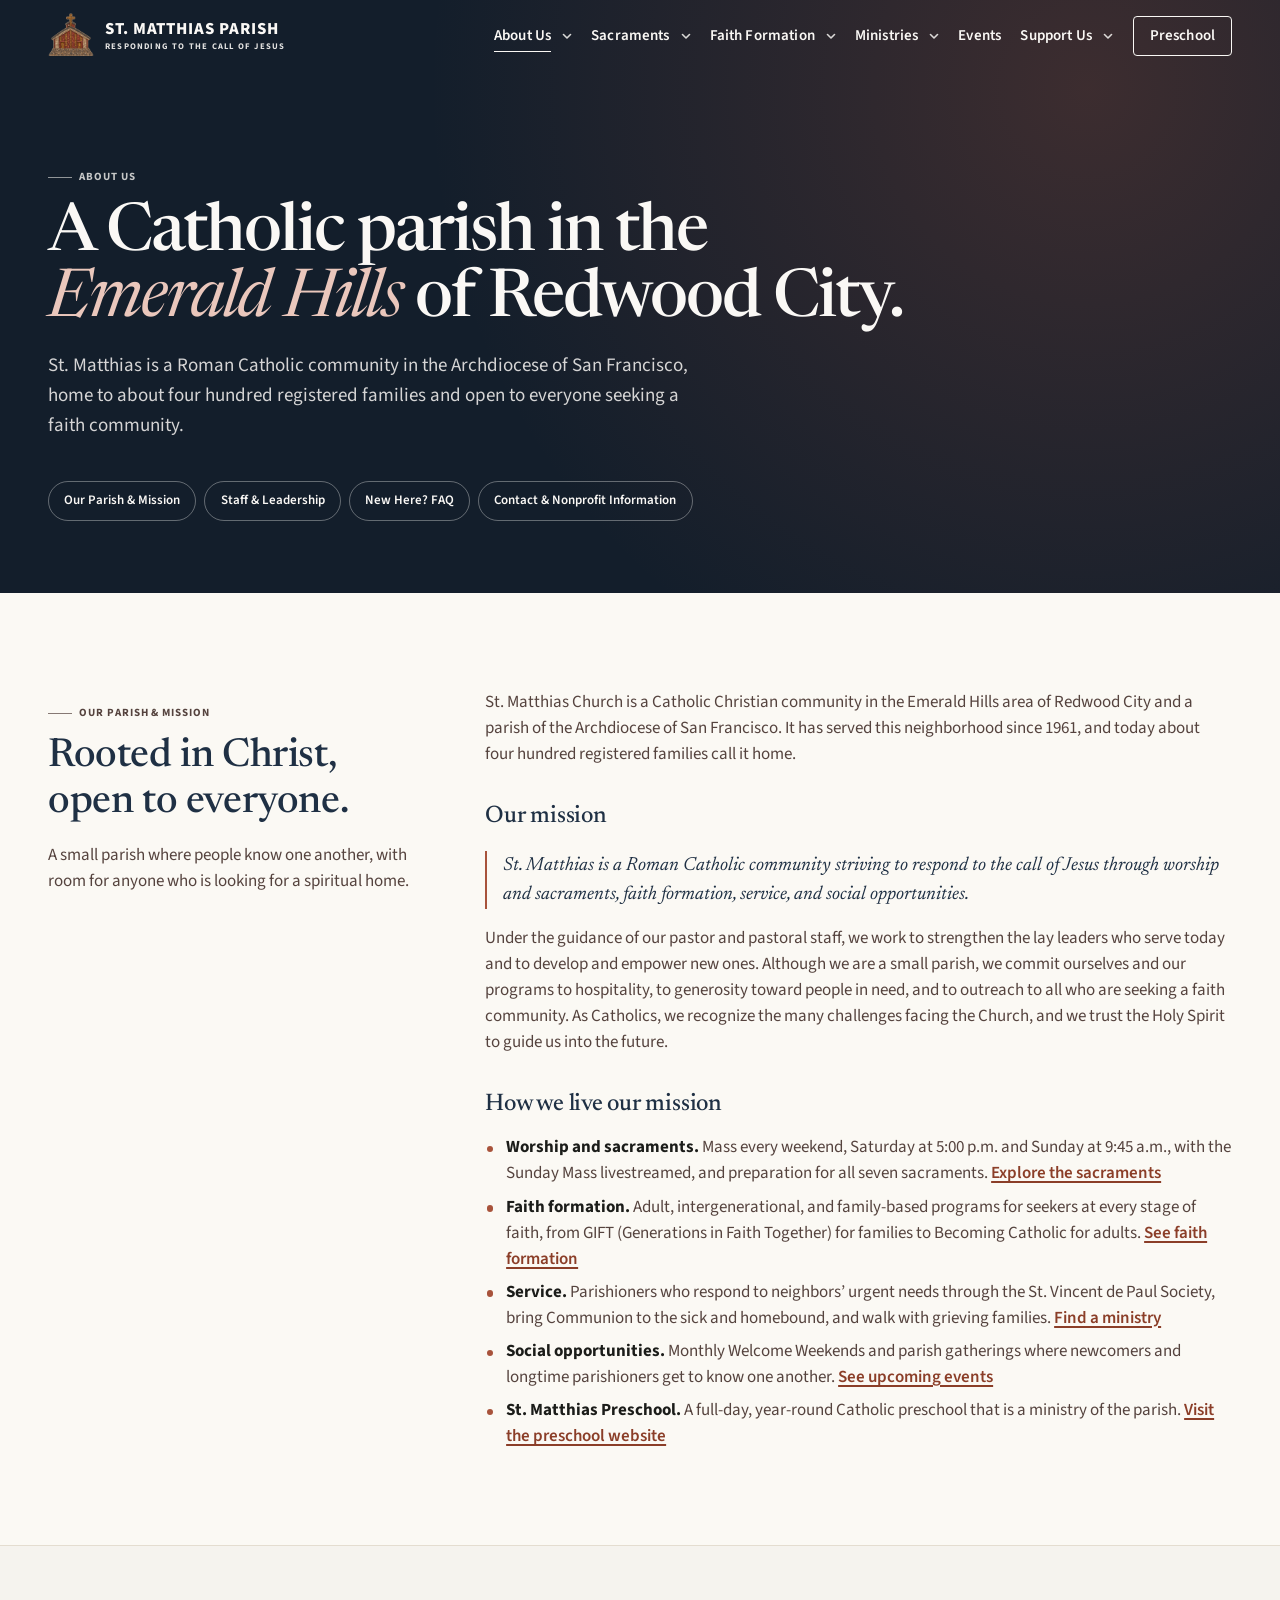
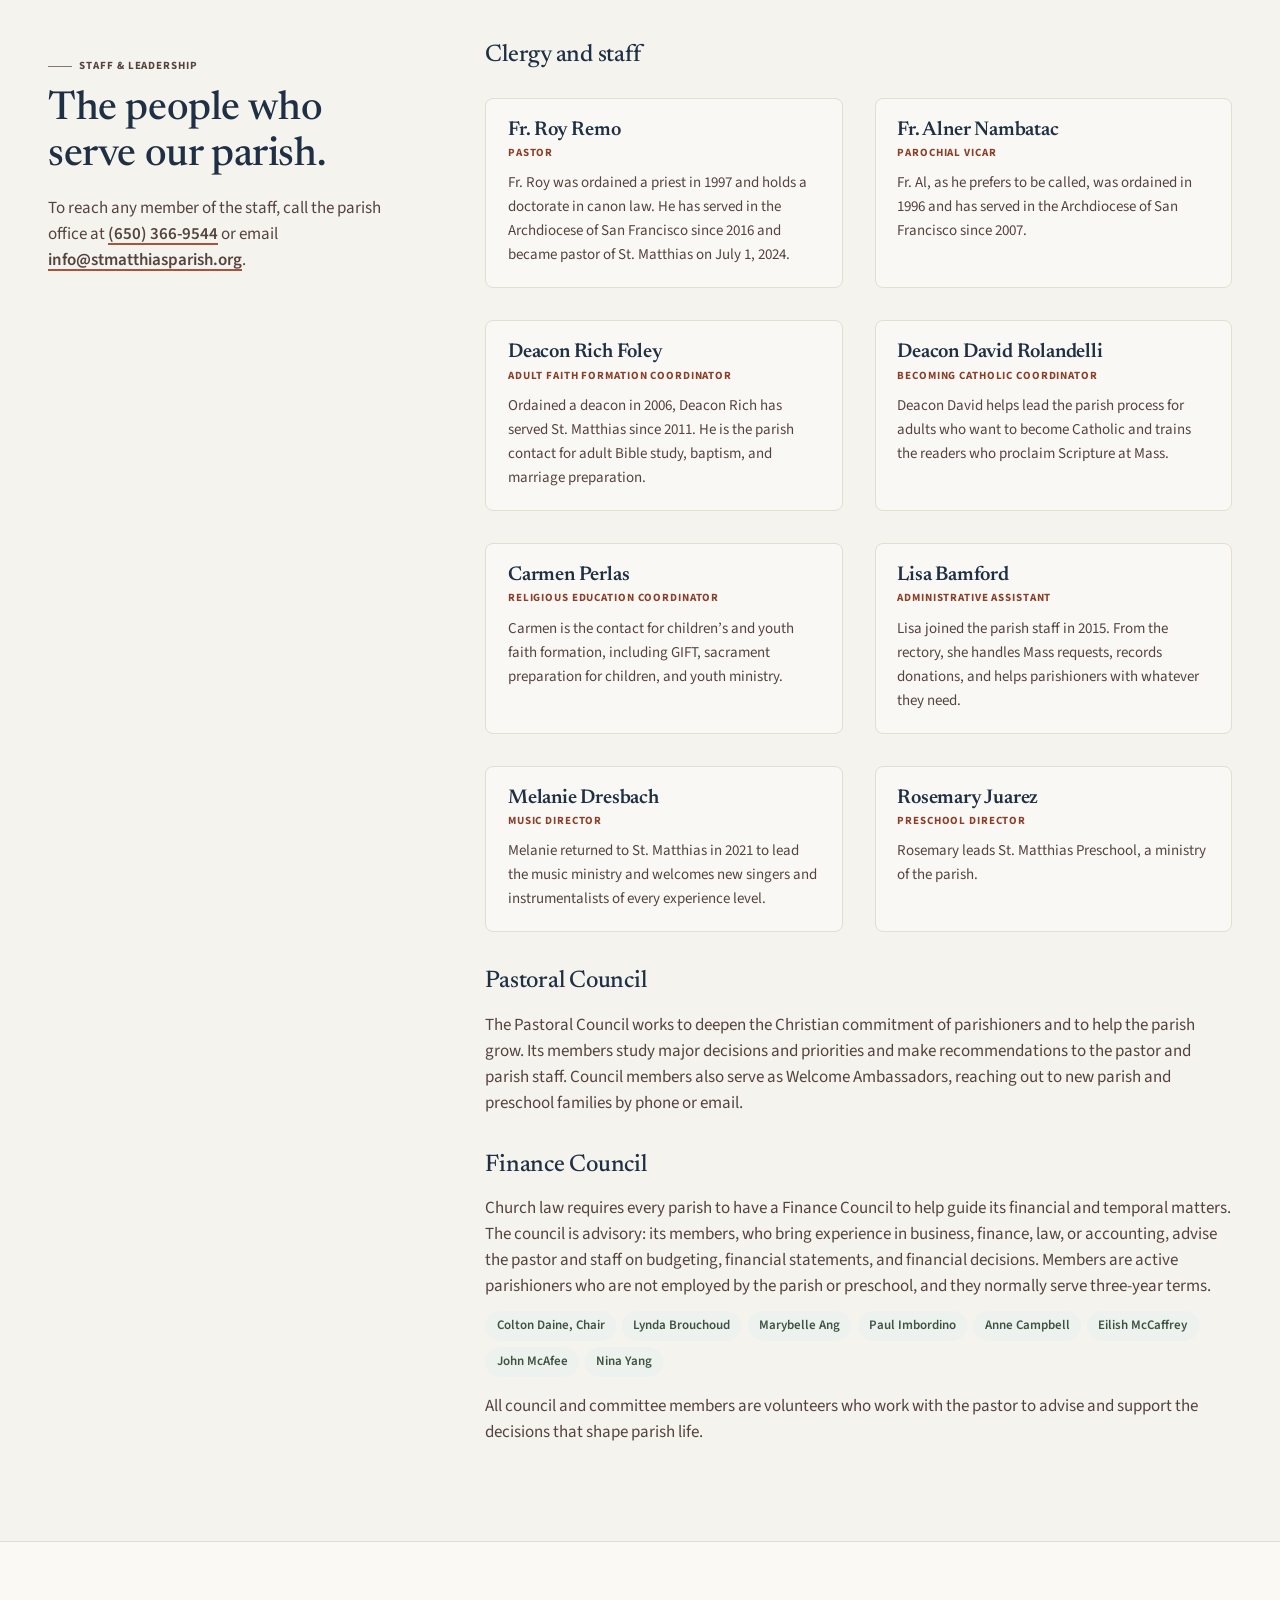
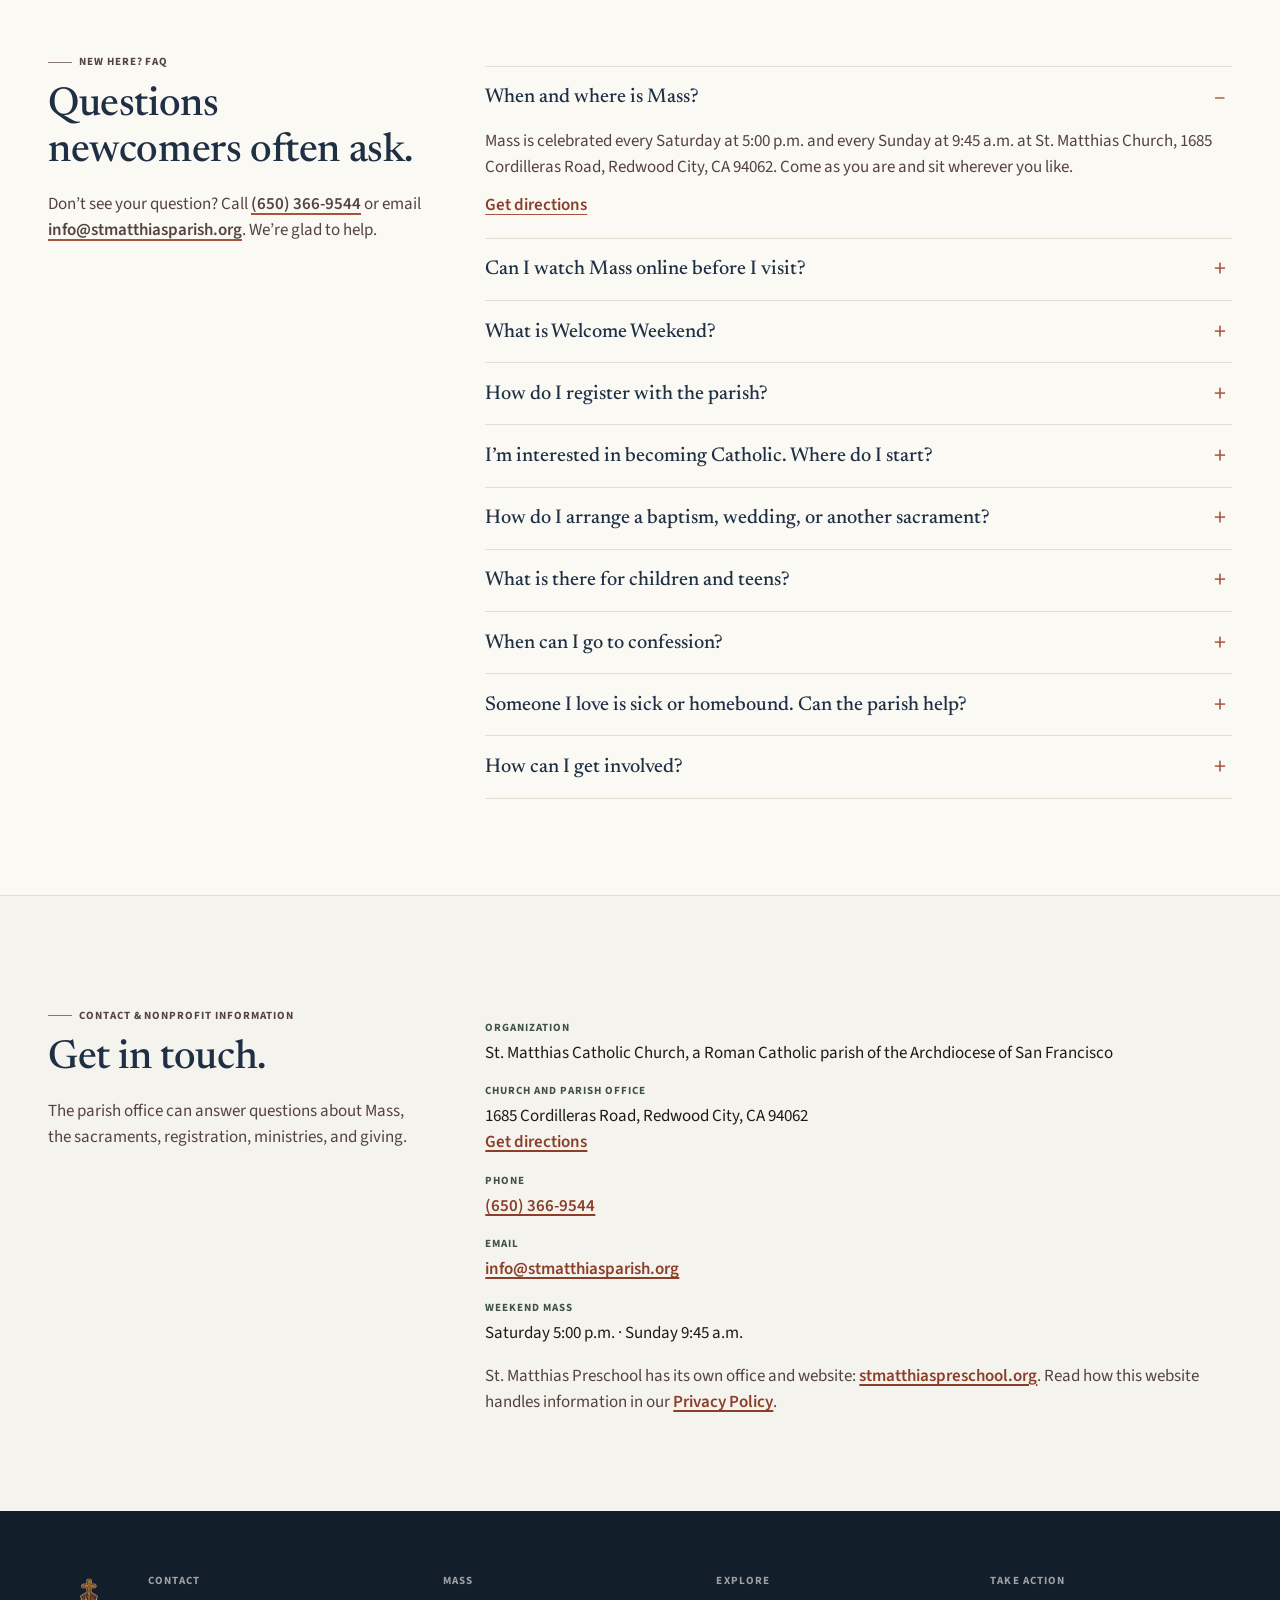
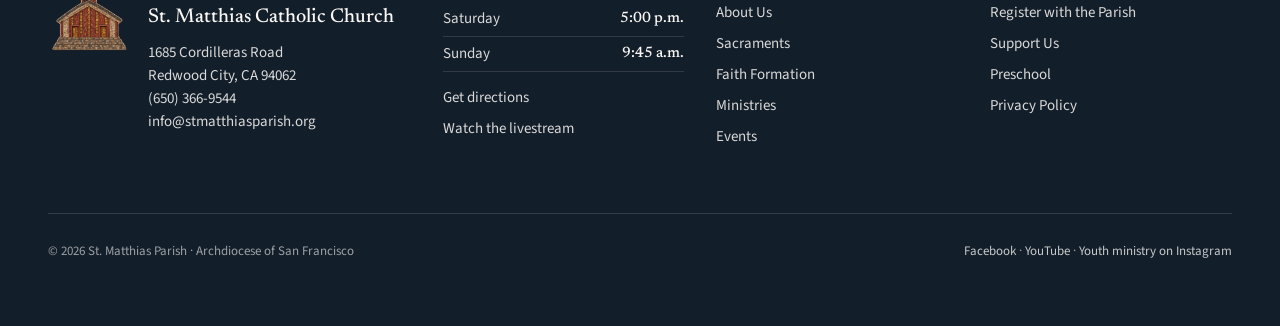
==== about-us/index.html @ 7205b9ae "Build out secondary pages, redesign Support Us, and update the logo - Add About Us, Sacraments, Fait" ====
<!DOCTYPE html>
<html lang="en">
<head>
  <meta charset="utf-8">
  <meta name="viewport" content="width=device-width, initial-scale=1">
  <title>About Us | St. Matthias Catholic Church, Redwood City</title>
  <meta name="description" content="Meet St. Matthias, a Roman Catholic parish of about 400 families in the Emerald Hills of Redwood City: our mission, clergy and staff, parish councils, newcomer FAQ, and contact information.">
  <meta name="theme-color" content="#1F3044">
  <link rel="icon" href="/images/logo-icon.png" type="image/png">
  <link rel="preconnect" href="https://fonts.googleapis.com">
  <link rel="preconnect" href="https://fonts.gstatic.com" crossorigin>
  <link rel="stylesheet" href="https://fonts.googleapis.com/css2?family=Newsreader:ital,opsz,wght@0,6..72,400;0,6..72,500;0,6..72,600;1,6..72,400&family=Source+Sans+3:wght@400;600;700&display=swap">
  <link rel="stylesheet" href="/css/tokens.css">
  <link rel="stylesheet" href="/css/site.css">
</head>
<body>
  <a class="skip-link" href="#main">Skip to content</a>

<!-- build:header -->
<header class="site-header">
  <div class="container header-inner">
    <a class="brand" href="/" aria-label="St. Matthias Parish home" data-load style="--d:0ms">
      <img class="brand-mark" src="/images/logo-icon.png" width="256" height="256" alt="">
      <span class="brand-text"><span class="brand-name">St. Matthias Parish</span><span class="brand-tag">Responding to the Call of Jesus</span></span>
    </a>
    <nav class="nav-primary" aria-label="Primary" data-load style="--d:120ms">
      <ul class="nav-list">
        <li class="nav-item has-sub"><a class="nav-link" href="/about-us/" aria-current="page">About Us</a><button class="sub-toggle" type="button" aria-expanded="false" aria-controls="sub-about-us"><span class="visually-hidden">About Us menu</span><svg class="chev" viewBox="0 0 12 12" width="12" height="12" aria-hidden="true" focusable="false"><path d="M2.5 4.5 6 8l3.5-3.5" fill="none" stroke="currentColor" stroke-width="1.6" stroke-linecap="round" stroke-linejoin="round"/></svg></button><ul class="subnav" id="sub-about-us"><li><a href="/about-us/#mission">Our Parish &amp; Mission</a></li><li><a href="/about-us/#staff-leadership">Staff &amp; Leadership</a></li><li><a href="/about-us/#faq">New Here? FAQ</a></li><li><a href="/about-us/#contact">Contact &amp; Nonprofit Information</a></li></ul></li>
        <li class="nav-item has-sub"><a class="nav-link" href="/sacraments/">Sacraments</a><button class="sub-toggle" type="button" aria-expanded="false" aria-controls="sub-sacraments"><span class="visually-hidden">Sacraments menu</span><svg class="chev" viewBox="0 0 12 12" width="12" height="12" aria-hidden="true" focusable="false"><path d="M2.5 4.5 6 8l3.5-3.5" fill="none" stroke="currentColor" stroke-width="1.6" stroke-linecap="round" stroke-linejoin="round"/></svg></button><ul class="subnav" id="sub-sacraments"><li><a href="/sacraments/#baptism">Baptism</a></li><li><a href="/sacraments/#reconciliation">Reconciliation</a></li><li><a href="/sacraments/#first-communion">First Communion &amp; Eucharist</a></li><li><a href="/sacraments/#confirmation">Confirmation</a></li><li><a href="/sacraments/#marriage">Marriage</a></li><li><a href="/sacraments/#anointing-of-the-sick">Anointing of the Sick</a></li><li><a href="/sacraments/#holy-orders">Holy Orders &amp; Vocations</a></li></ul></li>
        <li class="nav-item has-sub"><a class="nav-link" href="/faith-formation/">Faith Formation</a><button class="sub-toggle" type="button" aria-expanded="false" aria-controls="sub-faith-formation"><span class="visually-hidden">Faith Formation menu</span><svg class="chev" viewBox="0 0 12 12" width="12" height="12" aria-hidden="true" focusable="false"><path d="M2.5 4.5 6 8l3.5-3.5" fill="none" stroke="currentColor" stroke-width="1.6" stroke-linecap="round" stroke-linejoin="round"/></svg></button><ul class="subnav" id="sub-faith-formation"><li><a href="/faith-formation/#children-families">Children &amp; Families</a></li><li><a href="/faith-formation/#youth">Youth</a></li><li><a href="/faith-formation/#adults">Adults</a></li><li><a href="/faith-formation/#becoming-catholic">Becoming Catholic</a></li></ul></li>
        <li class="nav-item has-sub"><a class="nav-link" href="/ministries/">Ministries</a><button class="sub-toggle" type="button" aria-expanded="false" aria-controls="sub-ministries"><span class="visually-hidden">Ministries menu</span><svg class="chev" viewBox="0 0 12 12" width="12" height="12" aria-hidden="true" focusable="false"><path d="M2.5 4.5 6 8l3.5-3.5" fill="none" stroke="currentColor" stroke-width="1.6" stroke-linecap="round" stroke-linejoin="round"/></svg></button><ul class="subnav" id="sub-ministries"><li><a href="/ministries/#worship">Worship at Mass</a></li><li><a href="/ministries/#service">Serve Our Neighbors</a></li><li><a href="/ministries/#welcome">Welcome &amp; Community</a></li><li><a href="/ministries/#care">Care &amp; Support</a></li><li><a href="/ministries/#parish-support">Help the Parish</a></li></ul></li>
        <li class="nav-item"><a class="nav-link" href="/events/">Events</a></li>
        <li class="nav-item has-sub nav-item-support"><a class="nav-link" href="/support-us/">Support Us</a><button class="sub-toggle" type="button" aria-expanded="false" aria-controls="sub-support-us"><span class="visually-hidden">Support Us menu</span><svg class="chev" viewBox="0 0 12 12" width="12" height="12" aria-hidden="true" focusable="false"><path d="M2.5 4.5 6 8l3.5-3.5" fill="none" stroke="currentColor" stroke-width="1.6" stroke-linecap="round" stroke-linejoin="round"/></svg></button><ul class="subnav" id="sub-support-us"><li><a href="/support-us/#regular-collection">Regular Collection</a></li><li><a href="/support-us/#roofing-fund">St. Matthias Roofing Fund</a></li><li><a href="/support-us/#annual-appeal">Archdiocesan Annual Appeal</a></li><li><a href="/support-us/#building-fund">Building Fund</a></li><li><a href="/support-us/#st-vincent-de-paul">St. Vincent de Paul</a></li><li><a href="/support-us/#faith-formation">Faith Formation</a></li><li><a href="/support-us/#mass-stipend">Mass Stipend</a></li><li><a href="/support-us/#flower-offering">Flower Offering</a></li><li><a href="/support-us/#holy-days">Holy Days — All Saints &amp; All Souls</a></li><li><a href="/support-us/#world-mission-sunday">World Mission Sunday</a></li><li><a href="/support-us/#st-patricks-seminary">St. Patrick’s Seminary</a></li><li><a href="/support-us/#human-development">Campaign for Human Development</a></li></ul></li>
        <li class="nav-item nav-item-external"><a class="nav-link nav-external" href="https://stmatthiaspreschool.org/" target="_blank" rel="noopener">Preschool<span class="visually-hidden"> (opens in a new tab)</span></a></li>
      </ul>
    </nav>
    <button class="nav-toggle" type="button" aria-expanded="false" aria-controls="drawer" aria-label="Open menu" data-load style="--d:120ms">
      <span></span><span></span><span></span>
    </button>
  </div>
</header>

<div class="drawer" id="drawer" aria-hidden="true">
  <div class="drawer-scrim"></div>
  <div class="drawer-panel" role="dialog" aria-modal="true" aria-label="Menu">
    <div class="drawer-top">
      <a class="drawer-title" href="/">St. Matthias Parish</a>
      <button class="drawer-close" type="button" aria-label="Close menu">
        <svg width="20" height="20" viewBox="0 0 20 20" aria-hidden="true"><path d="M4 4l12 12M16 4L4 16" stroke="currentColor" stroke-width="2" stroke-linecap="round"/></svg>
      </button>
    </div>
    <nav class="drawer-nav" aria-label="Mobile">
      <ul>
        <li class="drawer-item"><div class="drawer-row"><a href="/about-us/" aria-current="page">About Us</a><button class="drawer-sub-toggle" type="button" aria-expanded="false" aria-controls="dsub-about-us"><span class="visually-hidden">Show About Us links</span><svg class="chev" viewBox="0 0 12 12" width="12" height="12" aria-hidden="true" focusable="false"><path d="M2.5 4.5 6 8l3.5-3.5" fill="none" stroke="currentColor" stroke-width="1.6" stroke-linecap="round" stroke-linejoin="round"/></svg></button></div><ul class="drawer-sub" id="dsub-about-us" hidden><li><a href="/about-us/#mission">Our Parish &amp; Mission</a></li><li><a href="/about-us/#staff-leadership">Staff &amp; Leadership</a></li><li><a href="/about-us/#faq">New Here? FAQ</a></li><li><a href="/about-us/#contact">Contact &amp; Nonprofit Information</a></li></ul></li>
        <li class="drawer-item"><div class="drawer-row"><a href="/sacraments/">Sacraments</a><button class="drawer-sub-toggle" type="button" aria-expanded="false" aria-controls="dsub-sacraments"><span class="visually-hidden">Show Sacraments links</span><svg class="chev" viewBox="0 0 12 12" width="12" height="12" aria-hidden="true" focusable="false"><path d="M2.5 4.5 6 8l3.5-3.5" fill="none" stroke="currentColor" stroke-width="1.6" stroke-linecap="round" stroke-linejoin="round"/></svg></button></div><ul class="drawer-sub" id="dsub-sacraments" hidden><li><a href="/sacraments/#baptism">Baptism</a></li><li><a href="/sacraments/#reconciliation">Reconciliation</a></li><li><a href="/sacraments/#first-communion">First Communion &amp; Eucharist</a></li><li><a href="/sacraments/#confirmation">Confirmation</a></li><li><a href="/sacraments/#marriage">Marriage</a></li><li><a href="/sacraments/#anointing-of-the-sick">Anointing of the Sick</a></li><li><a href="/sacraments/#holy-orders">Holy Orders &amp; Vocations</a></li></ul></li>
        <li class="drawer-item"><div class="drawer-row"><a href="/faith-formation/">Faith Formation</a><button class="drawer-sub-toggle" type="button" aria-expanded="false" aria-controls="dsub-faith-formation"><span class="visually-hidden">Show Faith Formation links</span><svg class="chev" viewBox="0 0 12 12" width="12" height="12" aria-hidden="true" focusable="false"><path d="M2.5 4.5 6 8l3.5-3.5" fill="none" stroke="currentColor" stroke-width="1.6" stroke-linecap="round" stroke-linejoin="round"/></svg></button></div><ul class="drawer-sub" id="dsub-faith-formation" hidden><li><a href="/faith-formation/#children-families">Children &amp; Families</a></li><li><a href="/faith-formation/#youth">Youth</a></li><li><a href="/faith-formation/#adults">Adults</a></li><li><a href="/faith-formation/#becoming-catholic">Becoming Catholic</a></li></ul></li>
        <li class="drawer-item"><div class="drawer-row"><a href="/ministries/">Ministries</a><button class="drawer-sub-toggle" type="button" aria-expanded="false" aria-controls="dsub-ministries"><span class="visually-hidden">Show Ministries links</span><svg class="chev" viewBox="0 0 12 12" width="12" height="12" aria-hidden="true" focusable="false"><path d="M2.5 4.5 6 8l3.5-3.5" fill="none" stroke="currentColor" stroke-width="1.6" stroke-linecap="round" stroke-linejoin="round"/></svg></button></div><ul class="drawer-sub" id="dsub-ministries" hidden><li><a href="/ministries/#worship">Worship at Mass</a></li><li><a href="/ministries/#service">Serve Our Neighbors</a></li><li><a href="/ministries/#welcome">Welcome &amp; Community</a></li><li><a href="/ministries/#care">Care &amp; Support</a></li><li><a href="/ministries/#parish-support">Help the Parish</a></li></ul></li>
        <li class="drawer-item"><div class="drawer-row"><a href="/events/">Events</a></div></li>
        <li class="drawer-item drawer-item-support"><div class="drawer-row"><a href="/support-us/">Support Us</a><button class="drawer-sub-toggle" type="button" aria-expanded="false" aria-controls="dsub-support-us"><span class="visually-hidden">Show Support Us links</span><svg class="chev" viewBox="0 0 12 12" width="12" height="12" aria-hidden="true" focusable="false"><path d="M2.5 4.5 6 8l3.5-3.5" fill="none" stroke="currentColor" stroke-width="1.6" stroke-linecap="round" stroke-linejoin="round"/></svg></button></div><ul class="drawer-sub" id="dsub-support-us" hidden><li><a href="/support-us/#regular-collection">Regular Collection</a></li><li><a href="/support-us/#roofing-fund">St. Matthias Roofing Fund</a></li><li><a href="/support-us/#annual-appeal">Archdiocesan Annual Appeal</a></li><li><a href="/support-us/#building-fund">Building Fund</a></li><li><a href="/support-us/#st-vincent-de-paul">St. Vincent de Paul</a></li><li><a href="/support-us/#faith-formation">Faith Formation</a></li><li><a href="/support-us/#mass-stipend">Mass Stipend</a></li><li><a href="/support-us/#flower-offering">Flower Offering</a></li><li><a href="/support-us/#holy-days">Holy Days — All Saints &amp; All Souls</a></li><li><a href="/support-us/#world-mission-sunday">World Mission Sunday</a></li><li><a href="/support-us/#st-patricks-seminary">St. Patrick’s Seminary</a></li><li><a href="/support-us/#human-development">Campaign for Human Development</a></li></ul></li>
        <li class="drawer-item drawer-item-external"><div class="drawer-row"><a href="https://stmatthiaspreschool.org/" target="_blank" rel="noopener">Preschool<span class="visually-hidden"> (opens in a new tab)</span></a></div></li>
      </ul>
    </nav>
    <div class="drawer-meta">
      <strong>Mass this weekend</strong>
      <div class="pills"><span class="pill"><span class="pill-day">Saturday</span><span class="pill-time">5:00 p.m.</span></span><span class="pill"><span class="pill-day">Sunday</span><span class="pill-time">9:45 a.m.</span></span></div>
      <address>1685 Cordilleras Road<br>Redwood City, CA 94062<br><a href="tel:+16503669544">(650) 366-9544</a></address>
    </div>
  </div>
</div>
<!-- /build:header -->

  <main id="main">
    <section class="page-hero" aria-labelledby="page-title">
      <div class="container">
        <p class="overline">About Us</p>
        <h1 id="page-title">A Catholic parish in the <em>Emerald Hills</em> of Redwood City.</h1>
        <p class="lede">St. Matthias is a Roman Catholic community in the Archdiocese of San Francisco, home to about four hundred registered families and open to everyone seeking a faith community.</p>
        <nav class="jump-links" aria-label="On this page">
          <a href="#mission">Our Parish &amp; Mission</a>
          <a href="#staff-leadership">Staff &amp; Leadership</a>
          <a href="#faq">New Here? FAQ</a>
          <a href="#contact">Contact &amp; Nonprofit Information</a>
        </nav>
      </div>
    </section>

    <section class="page-section" id="mission" aria-labelledby="mission-title">
      <div class="container page-grid">
        <div class="section-intro">
          <p class="overline">Our Parish &amp; Mission</p>
          <h2 id="mission-title">Rooted in Christ, open to everyone.</h2>
          <p>A small parish where people know one another, with room for anyone who is looking for a spiritual home.</p>
        </div>
        <div class="prose">
          <p>St. Matthias Church is a Catholic Christian community in the Emerald Hills area of Redwood City and a parish of the Archdiocese of San Francisco. It has served this neighborhood since 1961, and today about four hundred registered families call it home.</p>
          <h3>Our mission</h3>
          <blockquote>St. Matthias is a Roman Catholic community striving to respond to the call of Jesus through worship and sacraments, faith formation, service, and social opportunities.</blockquote>
          <p>Under the guidance of our pastor and pastoral staff, we work to strengthen the lay leaders who serve today and to develop and empower new ones. Although we are a small parish, we commit ourselves and our programs to hospitality, to generosity toward people in need, and to outreach to all who are seeking a faith community. As Catholics, we recognize the many challenges facing the Church, and we trust the Holy Spirit to guide us into the future.</p>
          <h3>How we live our mission</h3>
          <ul class="bullets">
            <li><strong>Worship and sacraments.</strong> Mass every weekend, Saturday at 5:00 p.m. and Sunday at 9:45 a.m., with the Sunday Mass livestreamed, and preparation for all seven sacraments. <a href="/sacraments/">Explore the sacraments</a></li>
            <li><strong>Faith formation.</strong> Adult, intergenerational, and family-based programs for seekers at every stage of faith, from GIFT (Generations in Faith Together) for families to Becoming Catholic for adults. <a href="/faith-formation/">See faith formation</a></li>
            <li><strong>Service.</strong> Parishioners who respond to neighbors’ urgent needs through the St. Vincent de Paul Society, bring Communion to the sick and homebound, and walk with grieving families. <a href="/ministries/">Find a ministry</a></li>
            <li><strong>Social opportunities.</strong> Monthly Welcome Weekends and parish gatherings where newcomers and longtime parishioners get to know one another. <a href="/events/">See upcoming events</a></li>
            <li><strong>St. Matthias Preschool.</strong> A full-day, year-round Catholic preschool that is a ministry of the parish. <a href="https://stmatthiaspreschool.org/" target="_blank" rel="noopener">Visit the preschool website<span class="visually-hidden"> (opens in a new tab)</span></a></li>
          </ul>
        </div>
      </div>
    </section>

    <section class="page-section section-alt" id="staff-leadership" aria-labelledby="staff-title">
      <div class="container page-grid">
        <div class="section-intro">
          <p class="overline">Staff &amp; Leadership</p>
          <h2 id="staff-title">The people who serve our parish.</h2>
          <p>To reach any member of the staff, call the parish office at <a class="link" href="tel:+16503669544">(650) 366-9544</a> or email <a class="link" href="mailto:info@stmatthiasparish.org">info@stmatthiasparish.org</a>.</p>
        </div>
        <div class="prose">
          <h3>Clergy and staff</h3>
          <div class="people">
            <article class="person">
              <h4 class="person-name">Fr. Roy Remo</h4>
              <p class="role">Pastor</p>
              <p>Fr. Roy was ordained a priest in 1997 and holds a doctorate in canon law. He has served in the Archdiocese of San Francisco since 2016 and became pastor of St. Matthias on July 1, 2024.</p>
            </article>
            <article class="person">
              <h4 class="person-name">Fr. Alner Nambatac</h4>
              <p class="role">Parochial Vicar</p>
              <p>Fr. Al, as he prefers to be called, was ordained in 1996 and has served in the Archdiocese of San Francisco since 2007.</p>
            </article>
            <article class="person">
              <h4 class="person-name">Deacon Rich Foley</h4>
              <p class="role">Adult Faith Formation Coordinator</p>
              <p>Ordained a deacon in 2006, Deacon Rich has served St. Matthias since 2011. He is the parish contact for adult Bible study, baptism, and marriage preparation.</p>
            </article>
            <article class="person">
              <h4 class="person-name">Deacon David Rolandelli</h4>
              <p class="role">Becoming Catholic Coordinator</p>
              <p>Deacon David helps lead the parish process for adults who want to become Catholic and trains the readers who proclaim Scripture at Mass.</p>
            </article>
            <article class="person">
              <h4 class="person-name">Carmen Perlas</h4>
              <p class="role">Religious Education Coordinator</p>
              <p>Carmen is the contact for children’s and youth faith formation, including GIFT, sacrament preparation for children, and youth ministry.</p>
            </article>
            <article class="person">
              <h4 class="person-name">Lisa Bamford</h4>
              <p class="role">Administrative Assistant</p>
              <p>Lisa joined the parish staff in 2015. From the rectory, she handles Mass requests, records donations, and helps parishioners with whatever they need.</p>
            </article>
            <article class="person">
              <h4 class="person-name">Melanie Dresbach</h4>
              <p class="role">Music Director</p>
              <p>Melanie returned to St. Matthias in 2021 to lead the music ministry and welcomes new singers and instrumentalists of every experience level.</p>
            </article>
            <article class="person">
              <h4 class="person-name">Rosemary Juarez</h4>
              <p class="role">Preschool Director</p>
              <p>Rosemary leads St. Matthias Preschool, a ministry of the parish.</p>
            </article>
          </div>

          <h3>Pastoral Council</h3>
          <p>The Pastoral Council works to deepen the Christian commitment of parishioners and to help the parish grow. Its members study major decisions and priorities and make recommendations to the pastor and parish staff. Council members also serve as Welcome Ambassadors, reaching out to new parish and preschool families by phone or email.</p>

          <h3>Finance Council</h3>
          <p>Church law requires every parish to have a Finance Council to help guide its financial and temporal matters. The council is advisory: its members, who bring experience in business, finance, law, or accounting, advise the pastor and staff on budgeting, financial statements, and financial decisions. Members are active parishioners who are not employed by the parish or preschool, and they normally serve three-year terms.</p>
          <ul class="name-list" aria-label="Current Finance Council members">
            <li>Colton Daine, Chair</li>
            <li>Lynda Brouchoud</li>
            <li>Marybelle Ang</li>
            <li>Paul Imbordino</li>
            <li>Anne Campbell</li>
            <li>Eilish McCaffrey</li>
            <li>John McAfee</li>
            <li>Nina Yang</li>
          </ul>
          <p>All council and committee members are volunteers who work with the pastor to advise and support the decisions that shape parish life.</p>
        </div>
      </div>
    </section>

    <section class="page-section" id="faq" aria-labelledby="faq-title">
      <div class="container page-grid">
        <div class="section-intro">
          <p class="overline">New Here? FAQ</p>
          <h2 id="faq-title">Questions newcomers often ask.</h2>
          <p>Don’t see your question? Call <a class="link" href="tel:+16503669544">(650) 366-9544</a> or email <a class="link" href="mailto:info@stmatthiasparish.org">info@stmatthiasparish.org</a>. We’re glad to help.</p>
        </div>
        <div class="faq">
          <details open>
            <summary>When and where is Mass?</summary>
            <div class="answer">
              <p>Mass is celebrated every Saturday at 5:00 p.m. and every Sunday at 9:45 a.m. at St. Matthias Church, 1685 Cordilleras Road, Redwood City, CA 94062. Come as you are and sit wherever you like.</p>
              <p><a href="https://www.google.com/maps/dir/?api=1&amp;destination=1685+Cordilleras+Road,+Redwood+City,+CA+94062" target="_blank" rel="noopener">Get directions<span class="visually-hidden"> (opens in a new tab)</span></a></p>
            </div>
          </details>
          <details>
            <summary>Can I watch Mass online before I visit?</summary>
            <div class="answer">
              <p>Yes. The Sunday 9:45 a.m. Mass is livestreamed on the parish YouTube channel, so you can get a feel for the parish from home.</p>
              <p><a href="https://www.youtube.com/channel/UCRRy371aMVoldjaDoj8droA/live" target="_blank" rel="noopener">Watch Mass online<span class="visually-hidden"> (opens YouTube in a new tab)</span></a></p>
            </div>
          </details>
          <details>
            <summary>What is Welcome Weekend?</summary>
            <div class="answer">
              <p>On the second full weekend of each month, St. Matthias holds Welcome Weekend at both Masses. People attending for the first time and visiting parishioners are welcomed by the parish and receive a special blessing.</p>
              <p>After the Saturday 5:00 p.m. Mass, appetizers are served and a movie about a saint is shown; you are invited to bring a dish to share. After the Sunday 9:45 a.m. Mass, there are donuts, coffee, and juice in Fr. Lacey Hall.</p>
            </div>
          </details>
          <details>
            <summary>How do I register with the parish?</summary>
            <div class="answer">
              <p>Registering helps the parish staff know who you are and better meet your needs, and you will receive news from the parish about upcoming events.</p>
              <p><a href="https://stmatthias.flocknote.com/" target="_blank" rel="noopener">Register with the parish<span class="visually-hidden"> (opens in a new tab)</span></a></p>
            </div>
          </details>
          <details>
            <summary>I’m interested in becoming Catholic. Where do I start?</summary>
            <div class="answer">
              <p>Welcome. St. Matthias walks with adults who are exploring the Catholic faith, including people who were baptized in another Christian church and Catholics who have not yet received Confirmation or First Communion. Call the parish office to talk with Deacon Rich Foley or Deacon David Rolandelli; there is no obligation.</p>
              <p><a href="/faith-formation/#becoming-catholic">Learn about Becoming Catholic</a></p>
            </div>
          </details>
          <details>
            <summary>How do I arrange a baptism, wedding, or another sacrament?</summary>
            <div class="answer">
              <p>Each sacrament has its own preparation. For a baptism, call the parish office to set up an informational appointment with Deacon Rich Foley. For a wedding, contact the parish at least six months before your proposed date.</p>
              <p><a href="/sacraments/">See how to prepare for each sacrament</a></p>
            </div>
          </details>
          <details>
            <summary>What is there for children and teens?</summary>
            <div class="answer">
              <p>Families with children in kindergarten through eighth grade can join GIFT (Generations in Faith Together), the parish’s family-based faith formation program, which is also the path to First Communion. Middle and high school students have youth ministry, and high school students can prepare for Confirmation. When volunteers are available, young children ages 3 to 6 can take part in Promise, a Children’s Liturgy of the Word during the 9:45 a.m. Sunday Mass.</p>
              <p><a href="/faith-formation/#children-families">See children and family programs</a></p>
            </div>
          </details>
          <details>
            <summary>When can I go to confession?</summary>
            <div class="answer">
              <p>The Sacrament of Reconciliation is available by appointment. Call the parish office at <a href="tel:+16503669544">(650) 366-9544</a> to arrange a time.</p>
            </div>
          </details>
          <details>
            <summary>Someone I love is sick or homebound. Can the parish help?</summary>
            <div class="answer">
              <p>Yes. Call the parish office to arrange for a parishioner to bring Holy Communion, for a visit from a priest or deacon, or for the Anointing of the Sick.</p>
              <p><a href="/sacraments/#anointing-of-the-sick">About the Anointing of the Sick</a></p>
            </div>
          </details>
          <details>
            <summary>How can I get involved?</summary>
            <div class="answer">
              <p>There are ways to serve at Mass, care for neighbors, welcome newcomers, and help with the work of the parish. Training is provided for every ministry.</p>
              <p><a href="/ministries/">Find a ministry</a></p>
            </div>
          </details>
        </div>
      </div>
    </section>

    <section class="page-section section-alt" id="contact" aria-labelledby="contact-title">
      <div class="container page-grid">
        <div class="section-intro">
          <p class="overline">Contact &amp; Nonprofit Information</p>
          <h2 id="contact-title">Get in touch.</h2>
          <p>The parish office can answer questions about Mass, the sacraments, registration, ministries, and giving.</p>
        </div>
        <div class="prose">
          <dl class="info-list">
            <div><dt>Organization</dt><dd>St. Matthias Catholic Church, a Roman Catholic parish of the Archdiocese of San Francisco</dd></div>
            <div><dt>Church and parish office</dt><dd>1685 Cordilleras Road, Redwood City, CA 94062<br><a href="https://www.google.com/maps/dir/?api=1&amp;destination=1685+Cordilleras+Road,+Redwood+City,+CA+94062" target="_blank" rel="noopener">Get directions<span class="visually-hidden"> (opens in a new tab)</span></a></dd></div>
            <div><dt>Phone</dt><dd><a href="tel:+16503669544">(650) 366-9544</a></dd></div>
            <div><dt>Email</dt><dd><a href="mailto:info@stmatthiasparish.org">info@stmatthiasparish.org</a></dd></div>
            <div><dt>Weekend Mass</dt><dd>Saturday 5:00 p.m. &middot; Sunday 9:45 a.m.</dd></div>
<!-- build:legal -->
<!-- Legal identity rows appear here once legalName, nonprofitStatus, and ein are set in data/site.json. -->
<!-- /build:legal -->
          </dl>
          <p>St. Matthias Preschool has its own office and website: <a href="https://stmatthiaspreschool.org/" target="_blank" rel="noopener">stmatthiaspreschool.org<span class="visually-hidden"> (opens in a new tab)</span></a>. Read how this website handles information in our <a href="/privacy/">Privacy Policy</a>.</p>
        </div>
      </div>
    </section>
  </main>

<!-- build:footer -->
<footer class="site-footer on-dark">
  <div class="container">
    <div class="footer-grid">
      <div class="footer-brand">
        <img class="footer-badge" src="/images/logo-icon.png" width="256" height="256" alt="St. Matthias Parish logo" loading="lazy">
        <div>
          <h2>Contact</h2>
          <strong>St. Matthias Catholic Church</strong>
          <address>1685 Cordilleras Road<br>Redwood City, CA 94062<br>
            <a href="tel:+16503669544">(650) 366-9544</a><br>
            <a href="mailto:info@stmatthiasparish.org">info@stmatthiasparish.org</a></address>
        </div>
      </div>
      <div>
        <h2>Mass</h2>
        <ul class="footer-times"><li><span>Saturday</span><strong>5:00 p.m.</strong></li><li><span>Sunday</span><strong>9:45 a.m.</strong></li></ul>
        <ul class="footer-links footer-links-tight">
          <li><a href="https://www.google.com/maps/dir/?api=1&amp;destination=1685+Cordilleras+Road,+Redwood+City,+CA+94062" target="_blank" rel="noopener">Get directions<span class="visually-hidden"> (opens in a new tab)</span></a></li>
          <li><a href="https://www.youtube.com/channel/UCRRy371aMVoldjaDoj8droA/live" target="_blank" rel="noopener">Watch the livestream<span class="visually-hidden"> (opens in a new tab)</span></a></li>
        </ul>
      </div>
      <div>
        <h2>Explore</h2>
        <ul class="footer-links"><li><a href="/about-us/">About Us</a></li><li><a href="/sacraments/">Sacraments</a></li><li><a href="/faith-formation/">Faith Formation</a></li><li><a href="/ministries/">Ministries</a></li><li><a href="/events/">Events</a></li></ul>
      </div>
      <div>
        <h2>Take Action</h2>
        <ul class="footer-links"><li><a href="https://stmatthias.flocknote.com/" target="_blank" rel="noopener">Register with the Parish<span class="visually-hidden"> (opens in a new tab)</span></a></li><li><a href="/support-us/">Support Us</a></li><li><a href="https://stmatthiaspreschool.org/" target="_blank" rel="noopener">Preschool<span class="visually-hidden"> (opens in a new tab)</span></a></li><li><a href="/privacy/">Privacy Policy</a></li></ul>
      </div>
    </div>
    <div class="footer-bottom">
      <div class="footer-identity">
        <p>&copy; 2026 St. Matthias Parish &middot; Archdiocese of San Francisco</p>
        <!-- Legal identity: set legalName, nonprofitStatus, and ein in data/site.json once confirmed. -->
      </div>
      <p class="footer-social"><a href="https://www.facebook.com/StMatthiasCatholicChurch" target="_blank" rel="noopener">Facebook<span class="visually-hidden"> (opens in a new tab)</span></a> &middot; <a href="https://www.youtube.com/channel/UCRRy371aMVoldjaDoj8droA" target="_blank" rel="noopener">YouTube<span class="visually-hidden"> (opens in a new tab)</span></a> &middot; <a href="https://www.instagram.com/st_matthias_youth/" target="_blank" rel="noopener">Youth ministry on Instagram<span class="visually-hidden"> (opens in a new tab)</span></a></p>
    </div>
  </div>
</footer>
<!-- /build:footer -->

  <script src="/js/nav.js" defer></script>
</body>
</html>
---- css/tokens.css ----
/* ------------------------------------------------------------------
   St. Matthias Parish — design tokens
   Source of truth: docs/DESIGN.md ("Sanctuary Editorial")
   ------------------------------------------------------------------ */

:root {
  /* Palette */
  --surface: #fbf9f4;
  --surface-low: #f5f3ee;
  --surface-container: #f0eee9;
  --surface-high: #eae8e3;
  --surface-highest: #e4e2dd;
  --on-surface: #1b1c19;
  --on-surface-variant: #55433e;
  --inverse-surface: #30312e;
  --inverse-on-surface: #f2f1ec;
  --outline: #88726d;
  --outline-variant: #dbc1ba;

  --primary: #893c26;
  --primary-container: #a8533b;
  --on-primary: #ffffff;
  --secondary: #4f6076;
  --tertiary: #405947;
  --tertiary-container: #58715e;

  --terracotta: #A8533B;
  --terracotta-deep: #8B3E28;
  --terracotta-soft: #F4ECE9;
  --navy: #1F3044;
  --navy-deep: #131E2B;
  --navy-soft: #EAEFF5;
  --sage: #5A7360;
  --sage-moss: #3F5344;
  --sage-wash: #EDF2EE;
  --stone-linen: #EDE8DE;
  --stone-parchment: #FAF8F5;
  --parchment: #F7F5F0;
  --charcoal-ink: #1E1E1C;
  --warm-border: #E4DDD0;

  /* Type */
  --font-display: "Newsreader", "Iowan Old Style", Georgia, serif;
  --font-body: "Source Sans 3", "Source Sans Pro", "Helvetica Neue", Arial, sans-serif;

  --display-lg: clamp(2.375rem, 1.9rem + 2.1vw, 3.5rem);   /* 38 → 56 */
  --display-lh: 1.12;
  --headline-xl: clamp(1.875rem, 1.55rem + 1.2vw, 2.5rem); /* 30 → 40 */
  --headline-lg: clamp(1.625rem, 1.45rem + 0.6vw, 2rem);   /* 26 → 32 */
  --headline-md: 1.5rem;                                   /* 24 */
  --headline-sm: 1.25rem;                                  /* 20 */
  --body-xl: 1.1875rem;                                    /* 19/30 */
  --body-lg: 1.0625rem;                                    /* 17/26 */
  --body-md: 0.9375rem;                                    /* 15/24 */
  --body-sm: 0.8125rem;                                    /* 13/20 */
  --label-lg: 0.875rem;                                    /* 14/20 .04em */
  --label-md: 0.75rem;                                     /* 12/18 .05em */
  --label-sm: 0.6875rem;                                   /* 11/16 .06em */

  /* Shape */
  --r-sm: 0.125rem;
  --r: 0.25rem;
  --r-md: 0.375rem;
  --r-lg: 0.5rem;
  --r-xl: 0.75rem;
  --r-full: 9999px;

  /* Space */
  --gutter: 1rem;
  --margin: 1.25rem;
  --s-xs: 0.25rem;
  --s-sm: 0.5rem;
  --s-md: 1rem;
  --s-lg: 1.75rem;
  --s-xl: 2.5rem;
  --s-2xl: 4rem;
  --s-3xl: 6rem;

  --container: 1200px;
  --reading: 760px;

  /* Elevation */
  --shadow-float: 0 12px 32px -4px rgba(31, 48, 68, 0.08), 0 4px 12px -2px rgba(168, 83, 59, 0.04);
  --shadow-lift: 0 18px 40px -8px rgba(31, 48, 68, 0.14), 0 6px 16px -4px rgba(168, 83, 59, 0.06);

  /* Motion */
  --ease-out: cubic-bezier(0.22, 1, 0.36, 1);
  --ease-in-out: cubic-bezier(0.65, 0, 0.35, 1);
  --dur-fast: 200ms;
  --dur: 480ms;
  --dur-slow: 900ms;

  /* Component-level knobs (visual directions override these) */
  --section-pad: var(--s-2xl);
  --header-h: 4rem;
  --card-bg: var(--stone-parchment);
  --card-border: var(--warm-border);
  --card-radius: var(--r-lg);
  --overline-color: var(--terracotta);
  --pill-bg: var(--sage-wash);
  --pill-fg: var(--sage-moss);
  --band-bg: var(--navy);
  --band-fg: var(--stone-parchment);
  --hero-overlay-a: rgba(19, 30, 43, 0.62);
  --hero-overlay-b: rgba(19, 30, 43, 0.18);
  --tile-rot: 1;
  --tile-filter: none;
  --heading-weight: 500;
}

@media (min-width: 768px) {
  :root {
    --gutter: 1.5rem;
    --margin: 2rem;
    --section-pad: 5rem;
  }
}

@media (min-width: 1024px) {
  :root {
    --gutter: 2rem;
    --margin: 3rem;
    --section-pad: var(--s-3xl);
    --header-h: 4.5rem;
  }
}
---- css/site.css ----
/* ------------------------------------------------------------------
   St. Matthias Parish — homepage + navigation
   Depends on tokens.css. Concept build: homepage and nav only.
   ------------------------------------------------------------------ */

/* ===== Base ===== */
*,
*::before,
*::after { box-sizing: border-box; }

html {
  -webkit-text-size-adjust: 100%;
  scroll-padding-top: calc(var(--header-h) + 1rem);
}
@media (prefers-reduced-motion: no-preference) {
  html { scroll-behavior: smooth; }
}

body {
  margin: 0;
  background: var(--surface);
  color: var(--on-surface);
  font-family: var(--font-body);
  font-size: var(--body-lg);
  line-height: 1.53;
  -webkit-font-smoothing: antialiased;
  text-rendering: optimizeLegibility;
}

h1, h2, h3, h4 {
  margin: 0;
  font-family: var(--font-display);
  font-weight: var(--heading-weight);
  font-optical-sizing: auto;
  line-height: 1.15;
  letter-spacing: -0.01em;
  text-wrap: balance;
}
p { margin: 0; text-wrap: pretty; }
ul, ol { margin: 0; padding: 0; list-style: none; }
img, video, svg { display: block; max-width: 100%; }
img { height: auto; } /* width/height attributes only reserve space */
a { color: inherit; text-decoration-color: var(--terracotta); text-underline-offset: 4px; }
button { font: inherit; color: inherit; background: none; border: 0; padding: 0; cursor: pointer; }
address { font-style: normal; }
:focus-visible { outline: 2px solid var(--terracotta); outline-offset: 3px; border-radius: 2px; }

.visually-hidden {
  position: absolute !important;
  width: 1px; height: 1px;
  overflow: hidden;
  clip: rect(0 0 0 0);
  clip-path: inset(50%);
  white-space: nowrap;
}
[hidden] { display: none !important; }

.skip-link {
  position: fixed; top: .75rem; left: .75rem; z-index: 100;
  padding: .6rem 1rem;
  background: var(--navy); color: var(--stone-parchment);
  border-radius: var(--r);
  transform: translateY(-200%);
  transition: transform var(--dur-fast);
}
.skip-link:focus { transform: none; }

.container { width: min(100% - 2 * var(--margin), var(--container)); margin-inline: auto; }
.section { padding-block: var(--section-pad); }
.section-alt { background: var(--surface-low); }
.section-head { max-width: var(--reading); }

/* ===== Type ===== */
.overline {
  display: inline-flex; align-items: center; gap: .6em;
  margin-bottom: var(--s-md);
  font-family: var(--font-body);
  font-size: var(--label-sm); font-weight: 700;
  letter-spacing: .09em; text-transform: uppercase;
  color: var(--overline-color);
}
.overline::before { content: ""; width: 1.5rem; height: 1px; background: currentColor; opacity: .7; }
.display { font-size: var(--display-lg); line-height: var(--display-lh); }
.display em { font-style: italic; font-weight: 400; }
.h-xl { font-size: var(--headline-xl); line-height: 1.18; }
.h-lg { font-size: var(--headline-lg); line-height: 1.25; }
.h-md { font-size: var(--headline-md); line-height: 1.3; }
.lede { margin-top: var(--s-md); font-size: var(--body-xl); line-height: 1.58; color: var(--on-surface-variant); max-width: 38rem; }
.copy { margin-top: var(--s-md); color: var(--on-surface-variant); max-width: 36rem; }
.copy + .copy { margin-top: .9rem; }
.note { font-size: var(--body-sm); line-height: 1.55; color: var(--on-surface-variant); }

/* ===== Buttons and links ===== */
.btn {
  --btn-bg: transparent; --btn-fg: var(--navy); --btn-bd: var(--navy);
  display: inline-flex; align-items: center; justify-content: center; gap: .5rem;
  min-height: 2.9rem; padding: .7rem 1.4rem;
  border: 1.5px solid var(--btn-bd); border-radius: var(--btn-radius, var(--r));
  background: var(--btn-bg); color: var(--btn-fg);
  font-family: var(--font-body); font-size: var(--label-lg); font-weight: 600;
  letter-spacing: .03em; line-height: 1.2; text-decoration: none; white-space: nowrap;
  transition: background var(--dur-fast), color var(--dur-fast), border-color var(--dur-fast),
              transform var(--dur-fast), box-shadow var(--dur-fast);
}
.btn:hover { transform: translateY(-2px); box-shadow: var(--shadow-float); }
.btn:active { transform: none; }
.btn-primary { --btn-bg: var(--terracotta); --btn-fg: var(--stone-parchment); --btn-bd: var(--terracotta); }
.btn-primary:hover { --btn-bg: var(--terracotta-deep); --btn-bd: var(--terracotta-deep); }
.btn-secondary:hover { --btn-bg: var(--navy-soft); }
.btn-ghost { --btn-fg: var(--stone-parchment); --btn-bd: rgba(250, 248, 245, .7); }
.btn-ghost:hover { --btn-bg: rgba(250, 248, 245, .12); --btn-bd: var(--stone-parchment); }
.btn-sm { min-height: 2.5rem; padding: .5rem 1.05rem; font-size: var(--label-md); letter-spacing: .05em; }
.btn-row { display: flex; flex-wrap: wrap; align-items: center; gap: .75rem 1rem; margin-top: var(--s-lg); }

.link {
  font-weight: 600; text-decoration: underline;
  text-decoration-thickness: 1.5px; text-decoration-color: var(--terracotta); text-underline-offset: 4px;
  transition: color var(--dur-fast);
}
.link:hover { color: var(--terracotta-deep); }
.link-arrow {
  display: inline-flex; align-items: center; gap: .4em;
  font-weight: 600; color: var(--terracotta-deep); text-decoration: none;
}
.link-arrow:hover { text-decoration: underline; text-decoration-thickness: 1.5px; }

/* Mass-time pills */
.pills { display: flex; flex-wrap: wrap; gap: .75rem; }
.pill {
  display: inline-flex; flex-direction: column; gap: .15rem;
  padding: .8rem 1.15rem; border-radius: var(--r-md);
  background: var(--pill-bg); color: var(--pill-fg);
}
.pill-day { font-size: var(--label-sm); font-weight: 700; letter-spacing: .09em; text-transform: uppercase; opacity: .85; }
.pill-time { font-family: var(--font-display); font-size: var(--headline-md); font-weight: 500; line-height: 1.1; }

.live {
  display: inline-flex; align-items: center; gap: .5rem;
  font-size: var(--label-md); font-weight: 700; letter-spacing: .06em; text-transform: uppercase;
  color: var(--terracotta-deep); text-decoration: none;
}
.live::before {
  content: ""; width: .5rem; height: .5rem; border-radius: 50%; background: var(--terracotta);
  animation: pulse 2.4s ease-out infinite;
}
@keyframes pulse {
  0% { box-shadow: 0 0 0 0 rgba(168, 83, 59, .45); }
  70% { box-shadow: 0 0 0 8px rgba(168, 83, 59, 0); }
  100% { box-shadow: 0 0 0 0 rgba(168, 83, 59, 0); }
}

/* Cards */
.card {
  position: relative;
  display: flex; flex-direction: column; gap: .6rem;
  padding: var(--s-lg);
  background: var(--card-bg); border: 1px solid var(--card-border); border-radius: var(--card-radius);
  transition: transform var(--dur) var(--ease-out), box-shadow var(--dur) var(--ease-out), border-color var(--dur-fast);
}
.card:hover { transform: translateY(-3px); box-shadow: var(--shadow-float); border-color: var(--outline-variant); }
.card .eyebrow { font-size: var(--label-sm); font-weight: 700; letter-spacing: .09em; text-transform: uppercase; color: var(--overline-color); }
.card h3 { font-size: var(--headline-sm); font-weight: 600; line-height: 1.35; }
.card p { font-size: var(--body-md); line-height: 1.6; color: var(--on-surface-variant); }
.card .link-arrow { margin-top: auto; padding-top: .6rem; font-size: var(--body-md); }
.card-link::after { content: ""; position: absolute; inset: 0; border-radius: inherit; }

/* Marker for unverified content */
.needs-confirm {
  display: inline;
  padding: .1em .45em;
  font: 700 var(--label-sm) / 1.5 var(--font-body); letter-spacing: .04em;
  color: var(--terracotta-deep); background: var(--terracotta-soft);
  border: 1px dashed var(--terracotta); border-radius: var(--r-sm);
  -webkit-box-decoration-break: clone; box-decoration-break: clone;
}
.on-dark .needs-confirm { color: #F3D9CF; background: rgba(168, 83, 59, .22); border-color: rgba(243, 217, 207, .6); }

/* ===== Header ===== */
.site-header {
  position: fixed; top: 0; left: 0; right: 0; z-index: 50;
  height: var(--header-h);
  color: var(--stone-parchment);
  --nav-ink: var(--stone-parchment); --nav-line: var(--stone-parchment);
  transition: color var(--dur) var(--ease-out);
}
.site-header::before {
  content: ""; position: absolute; inset: 0;
  background: rgba(247, 245, 240, .92);
  -webkit-backdrop-filter: blur(10px); backdrop-filter: blur(10px);
  border-bottom: 1px solid var(--warm-border);
  opacity: 0; transition: opacity var(--dur) var(--ease-out);
}
.site-header.is-solid { color: var(--on-surface); --nav-ink: var(--on-surface); --nav-line: var(--terracotta); --brand-tag: var(--terracotta); }
.site-header.is-solid::before { opacity: 1; }
.header-inner { position: relative; display: flex; align-items: center; justify-content: space-between; gap: var(--s-lg); height: 100%; }

.brand { display: inline-flex; align-items: center; gap: .7rem; height: 2.86rem; color: inherit; text-decoration: none; }
.brand-mark {
  width: 2.86rem;
  height: 2.86rem;
  flex: none;
  object-fit: contain;
}
.brand-text { display: flex; flex-direction: column; justify-content: center; gap: .3rem; height: 2.6rem; }
.brand-name { font-family: var(--font-body); font-size: 1.05rem; font-weight: 800; line-height: 1; letter-spacing: .055em; text-transform: uppercase; white-space: nowrap; }
.brand-tag { font-size: .54rem; font-weight: 700; line-height: 1; letter-spacing: .14em; text-transform: uppercase; white-space: nowrap; color: var(--brand-tag, currentColor); opacity: .9; }
@media (max-width: 380px) { .brand-tag { display: none; } }

.nav-primary { display: none; }
.nav-list { display: flex; align-items: center; gap: .1rem; }
.nav-item { position: relative; display: flex; align-items: center; }
.nav-link {
  position: relative; display: inline-block; padding: .5rem .55rem;
  font-size: var(--body-md); font-weight: 600; letter-spacing: .01em; white-space: nowrap;
  color: var(--nav-ink); text-decoration: none;
}
.nav-item.has-sub > .nav-link { padding-right: .15rem; }
.nav-link::after {
  content: ""; position: absolute; left: .55rem; right: .55rem; bottom: .2rem; height: 1.5px;
  background: var(--nav-line); transform: scaleX(0); transform-origin: left;
  transition: transform var(--dur) var(--ease-out);
}
.nav-item.has-sub > .nav-link::after { right: .15rem; }
.nav-link:hover::after,
.nav-link[aria-current="page"]::after { transform: scaleX(1); }
.sub-toggle {
  display: grid; place-items: center; width: 1.7rem; height: 2.25rem;
  border-radius: var(--r); color: var(--nav-ink); opacity: .85;
  transition: background var(--dur-fast), opacity var(--dur-fast);
}
.sub-toggle:hover { opacity: 1; background: rgba(127, 127, 127, .14); }
.sub-toggle .chev { transition: transform var(--dur-fast) var(--ease-out); }
.nav-item.is-open > .sub-toggle .chev { transform: rotate(180deg); }

.subnav {
  position: absolute; top: calc(100% + .4rem); left: 0; z-index: 5;
  min-width: 15.5rem; padding: .45rem;
  background: var(--parchment); color: var(--on-surface);
  border: 1px solid var(--warm-border); border-radius: var(--r-lg);
  box-shadow: var(--shadow-lift);
  opacity: 0; visibility: hidden; transform: translateY(-6px);
  transition: opacity var(--dur-fast) var(--ease-out), transform var(--dur-fast) var(--ease-out), visibility 0s linear var(--dur-fast);
}
.subnav::before { content: ""; position: absolute; left: 0; right: 0; top: -.6rem; height: .6rem; } /* hover bridge */
.nav-item.is-open > .subnav,
html:not(.nav-js) .nav-item.has-sub:hover > .subnav,
html:not(.nav-js) .nav-item.has-sub:focus-within > .subnav {
  opacity: 1; visibility: visible; transform: none; transition-delay: 0s;
}
.subnav a {
  display: block; padding: .55rem .75rem; border-radius: var(--r-md);
  font-size: var(--body-md); font-weight: 600; line-height: 1.35; white-space: nowrap;
  color: var(--navy); text-decoration: none;
}
.subnav a:hover, .subnav a:focus-visible { background: var(--terracotta-soft); color: var(--terracotta-deep); }
.nav-item:nth-last-child(-n + 3) > .subnav { left: auto; right: 0; }

/* Support Us lists every giving option; long enough to need its own scroll on short screens. */
.nav-item-support > .subnav { max-height: calc(100vh - var(--header-h) - 1.5rem); overflow-y: auto; }

/* Preschool is always last: the only boxed item, an outline-only button. */
.nav-item-external { margin-left: .6rem; }
.nav-external {
  display: inline-flex; align-items: center; min-height: 2.5rem; padding: .45rem 1rem;
  border: 1.5px solid currentColor; border-radius: var(--btn-radius, var(--r));
  transition: background var(--dur-fast), color var(--dur-fast);
}
.nav-external::after { display: none; }
.nav-external:hover { background: rgba(127, 127, 127, .14); }
@media (min-width: 1200px) { .nav-primary { display: flex; align-items: center; } }

.nav-toggle {
  display: inline-flex; flex-direction: column; justify-content: center; gap: 6px;
  width: 2.75rem; height: 2.75rem; padding: 0 .65rem; border-radius: var(--r); color: inherit;
}
.nav-toggle span { display: block; height: 2px; width: 100%; background: currentColor; border-radius: 2px; }
@media (min-width: 1200px) { .nav-toggle { display: none; } }

/* ===== Mobile drawer ===== */
.drawer { position: fixed; inset: 0; z-index: 60; visibility: hidden; pointer-events: none; }
.drawer.is-open { visibility: visible; pointer-events: auto; }
.drawer-scrim { position: absolute; inset: 0; background: rgba(19, 30, 43, .55); opacity: 0; transition: opacity var(--dur) var(--ease-out); }
.drawer-panel {
  position: absolute; top: 0; right: 0; bottom: 0;
  width: min(100%, 26rem);
  display: flex; flex-direction: column;
  padding: 1rem var(--margin) 2rem;
  background: var(--parchment); color: var(--on-surface);
  box-shadow: var(--shadow-lift);
  overflow-y: auto;
  transform: translateX(100%);
  transition: transform var(--dur-slow) var(--ease-out), visibility 0s linear var(--dur-slow);
}
.drawer.is-open .drawer-scrim { opacity: 1; }
.drawer.is-open .drawer-panel { transform: none; }
.drawer-top { display: flex; align-items: center; justify-content: space-between; min-height: calc(var(--header-h) - 1rem); }
.drawer-title { font-family: var(--font-display); font-size: var(--headline-sm); color: var(--navy); text-decoration: none; }
.drawer-close { display: grid; place-items: center; width: 2.75rem; height: 2.75rem; border-radius: var(--r); }
.drawer-nav { margin-top: var(--s-md); }
.drawer-nav > ul > li { border-top: 1px solid var(--warm-border); opacity: 0; transform: translateX(14px); transition: opacity .5s var(--ease-out), transform .6s var(--ease-out); transition-delay: calc(120ms + var(--i, 0) * 40ms); }
.drawer-nav > ul > li:last-child { border-bottom: 1px solid var(--warm-border); }
.drawer.is-open .drawer-nav > ul > li { opacity: 1; transform: none; }
.drawer-row { display: flex; align-items: center; justify-content: space-between; gap: .5rem; }
.drawer-row > a {
  flex: 1; padding: .8rem 0;
  font-family: var(--font-display); font-size: var(--headline-md); font-weight: 500; line-height: 1.2;
  color: var(--navy); text-decoration: none;
}
.drawer-row > a[aria-current="page"] { text-decoration: underline; text-decoration-color: var(--terracotta); text-decoration-thickness: 1.5px; }
.drawer-sub-toggle { display: grid; place-items: center; flex: none; width: 2.75rem; height: 2.75rem; border-radius: var(--r); color: var(--terracotta-deep); }
.drawer-sub-toggle .chev { width: 16px; height: 16px; transition: transform var(--dur-fast) var(--ease-out); }
.drawer-sub-toggle[aria-expanded="true"] .chev { transform: rotate(180deg); }
.drawer-sub-toggle:hover { background: var(--terracotta-soft); }
.drawer-sub { display: grid; gap: .1rem; padding: 0 0 .9rem .15rem; }
.drawer-sub a {
  display: block; padding: .5rem .8rem; border-left: 2px solid var(--warm-border);
  font-size: var(--body-lg); color: var(--on-surface-variant); text-decoration: none;
}
.drawer-sub a:hover { color: var(--terracotta-deep); border-color: var(--terracotta); }
.drawer-item-external .drawer-row > a { font-family: var(--font-body); font-size: var(--body-lg); font-weight: 600; color: var(--on-surface-variant); }
.drawer-meta { margin-top: auto; padding-top: var(--s-xl); font-size: var(--body-md); color: var(--on-surface-variant); }
.drawer-meta .pills { margin-top: .75rem; }
.drawer-meta address { margin-top: var(--s-md); line-height: 1.5; }
html.drawer-open { overflow: hidden; }

/* ===== Hero ===== */
.hero {
  position: relative; isolation: isolate;
  display: flex; flex-direction: column; justify-content: flex-end;
  min-height: 100svh;
  background: var(--navy-deep); color: var(--stone-parchment);
  overflow: clip;
}
.hero-media { position: absolute; inset: 0; z-index: -1; transform: translate3d(0, var(--hero-y, 0px), 0); will-change: transform; }
.hero-media video, .hero-media img { width: 100%; height: 100%; object-fit: cover; object-position: center; }
.hero-media::after {
  content: ""; position: absolute; inset: 0;
  background:
    linear-gradient(180deg, var(--hero-overlay-b) 0%, rgba(19, 30, 43, .32) 45%, var(--hero-overlay-a) 100%),
    linear-gradient(90deg, rgba(19, 30, 43, .45) 0%, rgba(19, 30, 43, 0) 60%);
}
.hero-content {
  position: relative;
  padding-top: calc(var(--header-h) + var(--s-2xl));
  padding-bottom: var(--s-xl);
  opacity: var(--hero-fade, 1);
  transform: translate3d(0, calc(var(--hero-y, 0px) * -.35), 0);
}
.hero-grid { display: grid; gap: var(--s-xl) var(--gutter); }
.hero .overline { color: rgba(250, 248, 245, .85); }
.hero h1 { max-width: 12.5em; }
.hero .lede { color: rgba(250, 248, 245, .86); max-width: 34rem; }
.hero-aside { display: flex; flex-direction: column; gap: .6rem; align-items: flex-start; font-size: var(--body-md); color: rgba(250, 248, 245, .8); }
.hero-aside strong { display: block; font-family: var(--font-display); font-size: var(--headline-sm); font-weight: 500; color: var(--stone-parchment); }
.hero-aside .live { color: rgba(250, 248, 245, .9); }
.hero-bottom {
  position: relative;
  display: flex; justify-content: space-between; align-items: center; gap: 1rem;
  padding-bottom: 4rem; /* clears the concept switcher */
  font-size: var(--label-sm); font-weight: 700; letter-spacing: .09em; text-transform: uppercase;
  color: rgba(250, 248, 245, .7);
}
.scroll-cue { display: inline-flex; align-items: center; gap: .75rem; }
.scroll-cue::after { content: ""; width: 3rem; height: 1px; background: currentColor; animation: cue 2.6s var(--ease-in-out) infinite; }
@keyframes cue {
  0% { transform: scaleX(0); transform-origin: left; }
  45% { transform: scaleX(1); transform-origin: left; }
  55% { transform: scaleX(1); transform-origin: right; }
  100% { transform: scaleX(0); transform-origin: right; }
}
@media (min-width: 1024px) {
  .hero-grid { grid-template-columns: 7fr 5fr; align-items: end; }
  .hero-aside { align-items: flex-end; text-align: right; padding-bottom: .4rem; }
}

/* Word-mask reveal for the hero headline */
.js .split .w { display: inline-block; overflow: hidden; vertical-align: bottom; padding: .1em 0 .14em; margin: -.1em 0 -.14em; }
.js .split .w > span {
  display: inline-block;
  transform: translateY(125%);
  transition: transform 1.1s var(--ease-out);
  transition-delay: calc(var(--d, 0ms) + var(--i, 0) * 42ms);
}
.js.is-ready .split .w > span { transform: none; }

/* Page-load stagger */
.js [data-load] { opacity: 0; transform: translateY(16px); transition: opacity .9s var(--ease-out), transform 1s var(--ease-out); transition-delay: var(--d, 0ms); }
.js.is-ready [data-load] { opacity: 1; transform: none; }
.js .site-header [data-load] { transform: translateY(-10px); }
.js.is-ready .site-header [data-load] { transform: none; }

/* Scroll reveals */
.js [data-reveal] {
  opacity: 0; transform: translateY(28px) rotate(var(--rv-rot, 0deg));
  transition: opacity .8s var(--ease-out), transform 1s var(--ease-out);
  transition-delay: var(--d, 0ms);
}
.js [data-reveal].is-in { opacity: 1; transform: none; }
.js [data-reveal-stagger] > * {
  opacity: 0; transform: translateY(24px) rotate(var(--rv-rot, 0deg));
  transition: opacity .8s var(--ease-out), transform 1s var(--ease-out);
  transition-delay: calc(var(--i, 0) * 90ms);
}
.js [data-reveal-stagger].is-in > * { opacity: 1; transform: none; }

/* ===== Mass times ===== */
.mass-grid { display: grid; gap: var(--s-xl) var(--gutter); }
.mass-main .pills { margin-top: var(--s-lg); }
.mass-main .live { margin-top: var(--s-md); }
.mass-card { display: flex; flex-direction: column; gap: 1.1rem; }
.mass-card h3 { font-family: var(--font-body); font-size: var(--label-sm); font-weight: 700; letter-spacing: .09em; text-transform: uppercase; color: var(--sage-moss); }
.mass-card address { font-family: var(--font-display); font-size: var(--headline-sm); line-height: 1.4; color: var(--navy); }
.mass-card dl { display: grid; grid-template-columns: auto 1fr; gap: .5rem 1rem; font-size: var(--body-md); }
.mass-card dt { font-weight: 700; color: var(--on-surface); }
.mass-card dd { margin: 0; color: var(--on-surface-variant); }
.mass-card .note { padding-top: 1rem; border-top: 1px solid var(--warm-border); }
@media (min-width: 1024px) {
  .mass-grid { grid-template-columns: 7fr 5fr; align-items: start; }
}

/* ===== Why people come: scroll collage ===== */
.collage { --p: 0; position: relative; background: var(--surface); }
.collage-center { max-width: var(--reading); }
.collage-center .copy { max-width: none; }
.collage-stage { display: grid; grid-template-columns: 1fr 1fr; gap: var(--gutter); width: min(100% - 2 * var(--margin), var(--container)); margin: var(--s-xl) auto 0; }
.tile { margin: 0; }
.tile-img { overflow: hidden; aspect-ratio: var(--ar, 4 / 3); background: var(--stone-linen); border-radius: var(--card-radius); box-shadow: var(--shadow-lift); }
.tile-img img { width: 100%; height: 100%; object-fit: cover; filter: var(--tile-filter); }
.tile figcaption { display: flex; align-items: baseline; gap: .5rem; margin-top: .65rem; font-size: var(--label-md); font-weight: 600; letter-spacing: .02em; line-height: 1.4; color: var(--on-surface-variant); }
.tile figcaption::before { content: ""; flex: none; width: .4rem; height: .4rem; border-radius: 50%; background: var(--terracotta); transform: translateY(-.1rem); }
.collage-stage .tile:nth-child(2n) { margin-top: 2.5rem; }
.collage-stage .tile:nth-child(5) { grid-column: 1 / -1; width: min(100%, 28rem); margin-inline: auto; margin-top: 0; }

@media (min-width: 1024px) {
  .collage { height: 280vh; }
  .collage-sticky { position: sticky; top: 0; height: 100vh; overflow: hidden; }
  .collage-stage { position: absolute; inset: 0; display: block; width: auto; margin: 0; }
  .collage-center {
    position: absolute; left: 50%; top: 50%; z-index: 2;
    width: min(32rem, 40vw);
    translate: -50% -54%; /* not transform: the reveal animates transform */
    text-align: center;
  }
  .collage-center .overline { justify-content: center; }
  .collage-center .copy { margin-inline: auto; }
  .collage-stage .tile { margin: 0; }
  .collage-stage .tile:nth-child(5) { width: var(--w); margin: 0; }
  .tile {
    position: absolute; top: var(--top); left: var(--left); width: var(--w);
    --pi: clamp(0, calc((var(--p) - var(--s)) / .5), 1);
    transform:
      translate3d(calc(var(--dx) * (1 - var(--pi))), calc(var(--dy) * (1 - var(--pi))), 0)
      rotate(calc((var(--rot) * (1 - var(--pi)) + var(--rest, 0deg) * var(--pi)) * var(--tile-rot)))
      scale(calc(.7 + .3 * var(--pi)));
    opacity: clamp(0, calc(var(--pi) * 4), 1);
    will-change: transform;
  }
  .tile figcaption { opacity: clamp(0, calc((var(--pi) - .78) * 5), 1); transform: translateY(calc((1 - var(--pi)) * 10px)); }
  .collage-scrub-hint {
    position: absolute; left: 50%; bottom: 1.25rem; z-index: 2; translate: -50% 0;
    font-size: var(--label-sm); font-weight: 700; letter-spacing: .09em; text-transform: uppercase;
    color: var(--on-surface-variant);
    opacity: calc(1 - var(--p) * 1.6);
  }
}
@media (min-width: 1024px) and (max-height: 720px) {
  .tile { width: calc(var(--w) * .8); }
  .collage-center { width: min(28rem, 36vw); }
}
.collage-scrub-hint { display: none; }
@media (min-width: 1024px) { .collage-scrub-hint { display: block; } }

/* ===== New here ===== */
.newhere-grid { display: grid; gap: var(--s-xl) var(--gutter); }
.arch { overflow: hidden; aspect-ratio: 4 / 5; border-radius: 4rem 4rem var(--card-radius) var(--card-radius); background: var(--stone-linen); box-shadow: var(--shadow-float); }
.arch img { width: 100%; height: 100%; object-fit: cover; filter: var(--tile-filter); }
.checks { display: grid; gap: .75rem; margin-top: var(--s-lg); }
.checks li { position: relative; padding-left: 1.75rem; color: var(--on-surface-variant); font-size: var(--body-md); line-height: 1.6; }
.checks li::before { content: ""; position: absolute; left: 0; top: .55em; width: .9rem; height: .5rem; border-left: 2px solid var(--sage); border-bottom: 2px solid var(--sage); transform: rotate(-45deg); }
@media (min-width: 1024px) {
  .newhere-grid { grid-template-columns: 5fr 7fr; align-items: center; }
  .newhere-grid > .arch { margin-right: var(--s-xl); }
}

/* ===== Events ===== */
.events-head { display: flex; flex-wrap: wrap; align-items: end; justify-content: space-between; gap: var(--s-md) var(--s-xl); }
.events-grid { display: grid; gap: var(--gutter); margin-top: var(--s-xl); }
.event { --rv-rot: -1.5deg; }
.event-date { display: flex; align-items: baseline; gap: .5rem; color: var(--navy); }
.event-date .day { font-family: var(--font-display); font-size: 2.75rem; font-weight: 500; line-height: 1; letter-spacing: -.02em; }
.event-date .mon { font-size: var(--label-md); font-weight: 700; letter-spacing: .09em; text-transform: uppercase; color: var(--terracotta-deep); }
.event-meta { font-size: var(--body-sm); font-weight: 600; letter-spacing: .01em; color: var(--sage-moss); }
@media (min-width: 768px) { .events-grid { grid-template-columns: repeat(3, 1fr); } }

/* ===== Find your place ===== */
.places { display: grid; gap: var(--gutter); margin-top: var(--s-xl); }
@media (min-width: 768px) {
  .places { grid-template-columns: repeat(6, 1fr); }
  .places > * { grid-column: span 3; }
}
@media (min-width: 1024px) {
  .places > :nth-child(-n + 3) { grid-column: span 2; }
}

/* ===== Newsletter band ===== */
.band { padding-block: var(--s-2xl); background: var(--band-bg); color: var(--band-fg); }
.band-inner { display: grid; gap: var(--s-lg); align-items: center; }
.band .overline { color: var(--band-overline, rgba(250, 248, 245, .8)); }
.band .copy { color: inherit; opacity: .85; }
.band .btn { --btn-bg: var(--band-fg); --btn-fg: var(--band-bg); --btn-bd: var(--band-fg); }
.band .btn:hover { --btn-bg: #fff; }
.band-action { display: flex; flex-direction: column; gap: .75rem; align-items: flex-start; }
.band-action .note { color: inherit; opacity: .7; }
@media (min-width: 1024px) {
  .band-inner { grid-template-columns: 7fr 5fr; }
  .band-action { align-items: flex-end; text-align: right; }
}

/* ===== Giving ===== */
.give-grid { display: grid; gap: var(--s-xl) var(--gutter); }
.trust h3 { font-family: var(--font-body); font-size: var(--label-sm); font-weight: 700; letter-spacing: .09em; text-transform: uppercase; color: var(--sage-moss); }
.trust dl { display: grid; gap: .9rem; margin-top: .25rem; }
.trust dt { font-weight: 700; }
.trust dd { margin: .15rem 0 0; font-size: var(--body-md); line-height: 1.6; color: var(--on-surface-variant); }
.trust .note { padding-top: 1rem; border-top: 1px solid var(--warm-border); }
@media (min-width: 1024px) {
  .give-grid { grid-template-columns: 7fr 5fr; align-items: start; }
}

/* ===== Footer ===== */
.site-footer { padding-block: var(--s-2xl); background: var(--navy-deep); color: rgba(250, 248, 245, .86); font-size: var(--body-md); }
.footer-grid { display: grid; gap: var(--s-xl) var(--gutter); }
.footer-brand { display: flex; gap: 1rem; align-items: flex-start; }
.footer-badge { width: 5.225rem; height: 5.225rem; padding: .2rem; flex: none; object-fit: contain; border-radius: .5rem; }
.footer-brand strong { display: block; font-family: var(--font-display); font-size: var(--headline-sm); font-weight: 500; color: var(--stone-parchment); }
.footer-brand address { margin-top: .5rem; line-height: 1.55; }
.site-footer h2 { margin-bottom: .9rem; font-family: var(--font-body); font-size: var(--label-sm); font-weight: 700; letter-spacing: .1em; text-transform: uppercase; color: rgba(250, 248, 245, .6); }
.site-footer a { text-decoration: none; }
.site-footer a:hover { text-decoration: underline; text-decoration-thickness: 1.5px; text-decoration-color: var(--terracotta); }
.footer-links li + li { margin-top: .5rem; }
.footer-links-tight { margin-top: .9rem; }
.footer-identity p + p { margin-top: .3rem; }
.footer-social a { color: rgba(250, 248, 245, .78); }
.footer-times li { display: flex; justify-content: space-between; gap: 1rem; padding: .35rem 0; border-bottom: 1px solid rgba(250, 248, 245, .12); }
.footer-times strong { font-family: var(--font-display); font-weight: 500; color: var(--stone-parchment); }
.footer-bottom {
  display: flex; flex-wrap: wrap; justify-content: space-between; gap: .75rem 2rem;
  margin-top: var(--s-2xl); padding-top: var(--s-lg);
  border-top: 1px solid rgba(250, 248, 245, .14);
  font-size: var(--body-sm); color: rgba(250, 248, 245, .6);
}
@media (min-width: 768px) { .footer-grid { grid-template-columns: 1.5fr 1fr 1fr 1fr; } }

/* ===== Concept-only direction switcher ===== */
.concept-switch {
  position: fixed; left: .75rem; bottom: .75rem; z-index: 40;
  display: flex; align-items: center; gap: .15rem;
  padding: .25rem .25rem .25rem .8rem;
  background: var(--parchment); color: var(--on-surface-variant);
  border: 1px solid var(--warm-border); border-radius: var(--r-full);
  box-shadow: var(--shadow-float);
  font-size: var(--label-sm); font-weight: 700; letter-spacing: .07em; text-transform: uppercase;
}
.concept-switch > span { margin-right: .4rem; opacity: .7; }
.concept-switch button { padding: .4rem .7rem; border-radius: var(--r-full); font: inherit; letter-spacing: inherit; color: inherit; transition: background var(--dur-fast), color var(--dur-fast); }
.concept-switch button:hover { background: var(--navy-soft); }
.concept-switch button[aria-pressed="true"] { background: var(--navy); color: var(--stone-parchment); }

/* ===== Visual directions (override tokens) ===== */
html[data-direction="quiet"] {
  --surface: #FAF8F5;
  --surface-low: #F4F1EA;
  --section-pad: clamp(4.5rem, 3.5rem + 3.5vw, 7rem);
  --heading-weight: 400;
  --tile-rot: 0;
  --card-bg: var(--surface);
  --card-border: var(--navy-soft);
  --card-radius: var(--r);
  --overline-color: var(--navy);
  --pill-bg: var(--navy-soft);
  --pill-fg: var(--navy);
  --band-bg: var(--stone-linen);
  --band-fg: var(--navy);
  --band-overline: var(--terracotta);
  --hero-overlay-a: rgba(19, 30, 43, .74);
  --hero-overlay-b: rgba(19, 30, 43, .3);
  --tile-filter: saturate(.8) contrast(1.04);
  --btn-radius: var(--r-sm);
}
html[data-direction="quiet"] h1, html[data-direction="quiet"] h2 { letter-spacing: -.015em; }
html[data-direction="quiet"] .overline::before { display: none; }
html[data-direction="quiet"] .card:hover { transform: none; box-shadow: none; border-color: var(--outline-variant); }
html[data-direction="quiet"] .tile-img { box-shadow: var(--shadow-float); }
html[data-direction="quiet"] .band .btn:hover { --btn-bg: var(--navy-deep); }
@media (min-width: 1024px) { html[data-direction="quiet"] .collage-center { width: min(30rem, 36vw); } }

html[data-direction="hub"] {
  --section-pad: clamp(3.5rem, 3rem + 1.5vw, 4.5rem);
  --heading-weight: 600;
  --card-bg: var(--navy-soft);
  --card-border: transparent;
  --card-radius: var(--r-xl);
  --overline-color: var(--sage-moss);
  --pill-bg: var(--terracotta-soft);
  --pill-fg: var(--terracotta-deep);
  --band-bg: var(--sage-moss);
  --band-fg: var(--stone-parchment);
  --hero-overlay-a: rgba(31, 48, 68, .66);
  --hero-overlay-b: rgba(63, 83, 68, .16);
  --tile-rot: 1.4;
  --tile-filter: saturate(1.08);
  --btn-radius: var(--r-full);
}
html[data-direction="hub"] .places > :nth-child(2n) { --card-bg: var(--sage-wash); }
html[data-direction="hub"] .places > :nth-child(3n) { --card-bg: var(--terracotta-soft); }
html[data-direction="hub"] .event { --card-bg: var(--stone-parchment); --card-border: var(--warm-border); }
html[data-direction="hub"] .mass-card, html[data-direction="hub"] .trust { --card-bg: var(--sage-wash); }
html[data-direction="hub"] .section-alt { background: var(--stone-linen); }
html[data-direction="hub"] .arch { border-radius: var(--r-xl); }
html[data-direction="hub"] .overline::before { width: .5rem; height: .5rem; border-radius: 50%; opacity: 1; }
@media (min-width: 768px) { html[data-direction="hub"] .section-pad-tight { padding-block: 3.5rem; } }

/* ===== Reduced motion ===== */
@media (prefers-reduced-motion: reduce) {
  html { scroll-behavior: auto; }
  .js [data-reveal], .js [data-reveal-stagger] > *, .js [data-load], .js .split .w > span {
    opacity: 1 !important; transform: none !important; transition: none !important;
  }
  .collage { --p: 1 !important; }
  .live::before, .scroll-cue::after { animation: none; }
  .hero-media, .hero-content { transform: none !important; opacity: 1 !important; }
  .btn:hover, .card:hover { transform: none; }
  .drawer-panel, .drawer-scrim, .drawer-nav > ul > li, .subnav, .sub-toggle .chev, .drawer-sub-toggle .chev { transition: none; }
}

/* ===== Narrative scroll homepage ===== */
.scroll-hero {
  --hero-p: 0;
  --hero-motion-duration: 10s;
  --hero-pan-duration: 15s;
  --hero-crossfade-duration: 1.2s;
  position: relative;
  background: var(--navy-deep);
}
.scroll-hero-sticky {
  position: relative;
  height: 84svh;
  overflow: clip;
  background: var(--navy-deep);
}
.hero-scene {
  position: absolute;
  inset: 0;
  display: flex;
  align-items: flex-end;
  color: var(--stone-parchment);
  opacity: 0;
  visibility: hidden;
  transition:
    opacity var(--hero-crossfade-duration) var(--ease-in-out),
    visibility 0s linear var(--hero-crossfade-duration);
}
.hero-scene.is-active {
  opacity: 1;
  visibility: visible;
  transition-delay: 0s;
}
.hero-scene-media {
  position: absolute;
  inset: 0;
  width: 100%;
  height: 100%;
  object-fit: cover;
  object-position: center;
  transform: translate3d(0, 0, 0) scale(1);
  transform-origin: center;
  will-change: transform;
}
.hero-scene[data-hero-motion="pan"] .hero-scene-media {
  object-position: 0% 50%;
  transform: scale(1.04);
}
.hero-scene[data-hero-motion="zoom"] .hero-scene-media {
  object-position: 58% center;
  transform-origin: 58% center;
}
.hero-scene[data-hero-framing="right"] .hero-scene-media {
  object-position: right center;
  transform-origin: right center;
}
.hero-scene[data-hero-motion="pan"]:is(.is-active, .is-leaving) .hero-scene-media {
  animation: hero-pan-right var(--hero-pan-duration) linear forwards;
}
.hero-scene[data-hero-motion="zoom"]:is(.is-active, .is-leaving) .hero-scene-media {
  animation: hero-zoom-in var(--hero-motion-duration) linear forwards;
}
@keyframes hero-pan-right {
  from { object-position: 0% 50%; transform: scale(1.04); }
  to { object-position: 100% 50%; transform: scale(1.04); }
}
@keyframes hero-zoom-in {
  from { transform: translate3d(0, 0, 0) scale(1); }
  to { transform: translate3d(0, 0, 0) scale(1.06); }
}
.hero-scene-shade {
  position: absolute;
  inset: 0;
  background:
    linear-gradient(180deg, rgba(19, 30, 43, .08) 0%, rgba(19, 30, 43, .28) 48%, rgba(19, 30, 43, .84) 100%),
    linear-gradient(90deg, rgba(19, 30, 43, .7) 0%, rgba(19, 30, 43, .08) 72%);
}
.hero-scene-copy {
  position: relative;
  z-index: 2;
  padding-top: calc(var(--header-h) + var(--s-xl));
  padding-bottom: clamp(8rem, 17vh, 11rem);
}
.hero-scene-copy > * { max-width: 52rem; }
.hero-scene-copy .overline { color: rgba(250, 248, 245, .82); }
.hero-scene-copy .lede { max-width: 50rem; color: rgba(250, 248, 245, .84); }
.hero-scene-copy .display { max-width: 55rem; font-size: clamp(2.7rem, 4.8vw, 5.2rem); line-height: .98; letter-spacing: -.035em; text-wrap: pretty; }
.hero-keep { white-space: nowrap; }
.hero-event-meta { display: flex; flex-wrap: wrap; gap: .75rem 1.3rem; margin-top: var(--s-lg); font-size: var(--body-md); }
.hero-event-meta strong { color: var(--stone-parchment); }
.hero-event-meta span { color: rgba(250, 248, 245, .76); }
.hero-event-meta span + span::before { content: "·"; margin-right: 1.3rem; }
.hero-arrow {
  position: absolute;
  top: 50%;
  z-index: 5;
  display: grid;
  place-items: center;
  width: 3.5rem;
  height: 3.5rem;
  border: 1px solid rgba(250, 248, 245, .5);
  border-radius: 50%;
  color: var(--stone-parchment);
  background: rgba(19, 30, 43, .34);
  -webkit-backdrop-filter: blur(8px);
  backdrop-filter: blur(8px);
  transform: translateY(-50%);
  transition: background var(--dur-fast), border-color var(--dur-fast), transform var(--dur-fast);
}
.hero-arrow-prev { left: clamp(.8rem, 2vw, 2rem); }
.hero-arrow-next { right: clamp(.8rem, 2vw, 2rem); }
.hero-arrow svg { width: 1.4rem; height: 1.4rem; fill: none; stroke: currentColor; stroke-width: 1.8; stroke-linecap: round; stroke-linejoin: round; }
.hero-arrow:hover { border-color: var(--stone-parchment); background: rgba(19, 30, 43, .62); transform: translateY(-50%) scale(1.05); }
.hero-arrow:active { transform: translateY(-50%); }
.hero-chrome {
  position: absolute;
  left: 50%;
  bottom: 2.2rem;
  z-index: 3;
  display: flex;
  justify-content: space-between;
  align-items: center;
  translate: -50% 0;
  color: rgba(250, 248, 245, .72);
  font-size: var(--label-sm);
  font-weight: 700;
  letter-spacing: .09em;
  text-transform: uppercase;
}
.scene-count { display: flex; align-items: center; gap: .75rem; }
.scene-count i { display: block; width: 3rem; height: 1px; background: currentColor; opacity: .55; }
.scene-progress { position: absolute; left: 0; right: 0; bottom: 0; z-index: 4; height: 3px; background: rgba(250, 248, 245, .18); }
.scene-progress span { display: block; width: 100%; height: 100%; background: var(--terracotta); transform: scaleX(var(--hero-p)); transform-origin: left; }

.mission-scroll {
  --p: 0;
  position: relative;
  height: 100svh;
  background: var(--navy-deep);
  color: var(--stone-parchment);
}
.mission-sticky { position: relative; height: 100svh; overflow: clip; }
.mission-copy {
  position: absolute;
  inset: 0;
  z-index: 30;
  display: grid;
  place-content: center;
  text-align: center;
  pointer-events: none;
}
.mission-copy .overline { justify-self: center; color: rgba(250, 248, 245, .68); }
.mission-copy h2 {
  width: min(14.5em, 78vw);
  margin-inline: auto;
  font-size: clamp(2.2rem, 3.8vw, 4.3rem);
  line-height: 1.02;
  letter-spacing: -.03em;
}
.mission-copy h2 .lit-word { color: var(--stone-parchment); opacity: var(--word-light, .18); }
.mission-copy h2 .lit-word.is-lit { opacity: 1; }
.mission-copy > .mission-support { max-width: 43rem; margin: var(--s-lg) auto 0; color: rgba(250, 248, 245, .72); }
.mission-links { display: flex; flex-wrap: wrap; justify-content: center; gap: .75rem 1rem; margin-top: var(--s-lg); pointer-events: auto; }
.mission-image {
  position: absolute;
  z-index: 1;
  width: clamp(8.5rem, 17vw, 15rem);
  aspect-ratio: 4 / 3;
  object-fit: cover;
  border-radius: var(--r-xl);
  box-shadow: 0 24px 60px rgba(0, 0, 0, .32);
  opacity: 1;
  transform: rotate(var(--tilt));
  will-change: transform;
}
.mi-1 { left: calc(3vw + 20px); top: calc(15vh - 20px); --tilt: -5deg; }
.mi-2 { right: max(0px, calc(5vw - 20px)); top: 12vh; --tilt: 4deg; }
.mi-3 { left: calc(10vw - 40px); bottom: calc(18vh - 20px); --tilt: 3deg; }
.mi-4 { right: 2vw; bottom: 9vh; --tilt: -4deg; }
.mi-5 { left: 50%; top: 3vh; --tilt: 1deg; translate: -50% 0; }
.mission-hint { position: absolute; left: 50%; bottom: 1.5rem; translate: -50% 0; color: rgba(250,248,245,.45); font-size: var(--label-sm); font-weight: 700; letter-spacing: .1em; text-transform: uppercase; opacity: calc(1 - var(--p) * 2); }

.ministry-flight {
  position: fixed;
  inset: 0;
  z-index: 20;
  pointer-events: none;
  visibility: hidden;
}
.flight-image {
  position: absolute;
  left: 0;
  top: 0;
  width: clamp(8.5rem, 16vw, 14rem);
  aspect-ratio: 4 / 3;
  object-fit: cover;
  border-radius: var(--r-xl);
  box-shadow: 0 24px 60px rgba(0, 0, 0, .3);
  transform-origin: center;
  will-change: left, top, width, height, transform, opacity, filter;
}
@media (min-width: 768px) {
  .js .mission-images { visibility: visible; }
}

.sunday {
  position: relative;
  isolation: isolate;
  min-height: 78svh;
  display: grid;
  place-items: center;
  overflow: clip;
}
.sunday::before { content: ""; position: absolute; inset: 8% 0; z-index: -1; background: radial-gradient(circle at center, var(--terracotta-soft), transparent 64%); opacity: .7; }
.sunday-inner { position: relative; z-index: 30; max-width: 48rem; text-align: center; }
.sunday-inner .overline { justify-content: center; margin-bottom: clamp(2rem, 5vh, 3.5rem); }
.sunday-title { font-size: clamp(3.3rem, 7vw, 7rem); line-height: .95; letter-spacing: -.045em; }
.sunday-title em { font-weight: 400; color: var(--terracotta-deep); }
.sunday-inner > p { max-width: 44rem; margin: var(--s-lg) auto 0; color: var(--on-surface-variant); }
.watch-title { margin-top: 2rem; font-family: var(--font-body); font-size: var(--headline-sm); font-weight: 700; color: var(--navy); }
.sunday-times { display: flex; justify-content: center; flex-wrap: wrap; gap: 1rem; margin-top: 1rem; }
.sunday-times > * { min-width: 13rem; padding: 1rem 1.5rem; border: 1px solid var(--warm-border); border-radius: var(--r-lg); background: rgba(250,248,245,.82); text-decoration: none; box-shadow: var(--shadow-float); transition: transform var(--dur) var(--ease-out), border-color var(--dur-fast); }
.sunday-times span { display: block; color: var(--terracotta-deep); font-size: var(--label-sm); font-weight: 700; letter-spacing: .09em; text-transform: uppercase; }
.sunday-times strong { display: block; margin-top: .25rem; font-family: var(--font-display); font-size: var(--headline-md); color: var(--navy); }
.sunday-inner .sunday-address { margin-top: 1.25rem; font-size: var(--body-md); }
.sunday-address a { font-weight: 600; text-decoration-color: var(--terracotta); text-decoration-thickness: 1.5px; }
.sunday-inner .btn-row { justify-content: center; margin-top: 1.5rem; }
.sunday-inner .sunday-faq { margin-top: 1.1rem; font-size: var(--body-md); }

.ministry-scroll { --p: 0; position: relative; height: 100svh; }
.ministry-sticky {
  position: relative;
  height: 100svh;
  display: grid;
  grid-template-rows: auto minmax(0, 1fr);
  padding: calc(var(--header-h) + .65rem) 0 .75rem;
  overflow: clip;
}
.ministry-heading { position: relative; z-index: 30; text-align: center; }
.ministry-heading .overline { justify-content: center; margin-bottom: .6rem; }
.ministry-heading h2 { max-width: 19em; margin-inline: auto; }
.ministry-grid {
  display: grid;
  grid-template-columns: repeat(6, 1fr);
  grid-template-rows: repeat(2, minmax(0, 1fr));
  min-height: 0;
  gap: .85rem;
  margin-top: .85rem;
}
.ministry-card {
  --cp: clamp(0, calc((var(--p) - var(--delay)) / .48), 1);
  grid-column: span 2;
  display: grid;
  grid-template-rows: minmax(0, 2fr) auto;
  min-width: 0;
  min-height: 0;
  padding: .55rem;
  background: rgba(250, 248, 245, .78);
  border: 1px solid var(--warm-border);
  border-radius: var(--r-xl);
  box-shadow: var(--shadow-float);
  overflow: hidden;
}
.ministry-card:nth-child(4) { grid-column: 2 / span 2; }
.ministry-card { position: relative; transition: border-color var(--dur-fast); }
.ministry-card:hover { border-color: var(--terracotta); }
.ministry-card:focus-within { outline: 2px solid var(--terracotta); outline-offset: 3px; }
.ministry-card .card-media {
  width: 100%;
  height: 100%;
  min-height: 0;
  border-radius: var(--r-lg);
  opacity: 1;
}
.card-link { color: inherit; text-decoration: none; }
.card-link:focus-visible { outline: none; }
.card-link::after { content: ""; position: absolute; inset: 0; border-radius: inherit; }
.ministry-card > div { padding: .55rem .45rem .45rem; opacity: 1; transform: none; }
.ministry-card span { color: var(--terracotta-deep); font-size: var(--label-sm); font-weight: 700; letter-spacing: .09em; text-transform: uppercase; }
.ministry-card h3 { margin-top: .15rem; font-size: var(--headline-sm); color: var(--navy); }
.ministry-card p { margin-top: .25rem; color: var(--on-surface-variant); font-size: var(--body-sm); line-height: 1.45; text-wrap: balance; }
.ministry-card .card-when { margin-top: .2rem; color: var(--sage-moss); font-size: var(--label-md); font-weight: 700; letter-spacing: .02em; }
.ministry-card .card-desc { display: -webkit-box; overflow: hidden; -webkit-line-clamp: 2; -webkit-box-orient: vertical; }
.ministry-heading .link-arrow { margin-top: .45rem; font-size: var(--body-md); }
.ministry-grid[data-count="4"] .ministry-card,
.ministry-grid[data-count="4"] .ministry-card:nth-child(4) { grid-column: span 3; }
.ministry-grid[data-count="3"],
.ministry-grid[data-count="2"],
.ministry-grid[data-count="1"] { grid-template-rows: minmax(0, 26rem); align-content: center; }
.ministry-grid[data-count="2"] .ministry-card:first-child { grid-column: 2 / span 2; }
.ministry-grid[data-count="1"] .ministry-card { grid-column: 3 / span 2; }
.upcoming-empty { position: relative; z-index: 30; margin-top: 2rem; text-align: center; color: var(--on-surface-variant); }

.events-scroll { --p: 0; position: relative; height: 205svh; background: var(--stone-parchment); }
.events-sticky { position: sticky; top: 0; height: 100svh; overflow: clip; }
.events-intro {
  position: absolute;
  top: calc(var(--header-h) + min(52vh, 32rem));
  left: 50%;
  width: min(100% - 2 * var(--margin), var(--container));
  text-align: center;
  opacity: clamp(0, calc((var(--p) - .08) * 3.2), 1);
  transform: translate(-50%, calc((1 - var(--p)) * 2rem));
  will-change: opacity, transform;
}
.events-intro .overline { justify-content: center; margin-bottom: .65rem; }
.events-intro h2 { max-width: 18em; margin-inline: auto; }
.events-intro .btn { margin-top: 1rem; }
.event-stack {
  position: absolute;
  top: calc(var(--header-h) + .8rem);
  left: 50%;
  width: min(112vw, 104rem);
  height: min(48vh, 30rem);
  transform: translateX(-50%);
  perspective: 1200px;
}
.event-poster {
  position: absolute;
  left: var(--fan-x);
  top: var(--fan-y);
  z-index: var(--fan-z);
  width: clamp(14.5rem, 23vw, 21rem);
  height: calc(100% - 2.4rem);
  background: var(--navy-deep);
  color: var(--stone-parchment);
  border-radius: var(--r-xl);
  overflow: hidden;
  box-shadow: 0 24px 54px rgba(31, 48, 68, .24);
  translate: -50% 0;
  transform: rotate(var(--fan-tilt));
  transform-origin: 50% 88%;
  will-change: opacity, transform;
}
.ep-1 { --fan-x: 7%; --fan-y: 2.4rem; --fan-z: 1; --fan-tilt: -8deg; }
.ep-2 { --fan-x: 28.5%; --fan-y: .8rem; --fan-z: 2; --fan-tilt: -4deg; }
.ep-3 { --fan-x: 50%; --fan-y: 0; --fan-z: 3; --fan-tilt: 0deg; }
.ep-4 { --fan-x: 71.5%; --fan-y: .8rem; --fan-z: 2; --fan-tilt: 4deg; }
.ep-5 { --fan-x: 93%; --fan-y: 2.4rem; --fan-z: 1; --fan-tilt: 8deg; }
.event-poster::after {
  content: "";
  position: absolute;
  inset: 35% 0 0;
  background: linear-gradient(to bottom, transparent, rgba(19, 31, 47, .93) 64%, var(--navy-deep));
  pointer-events: none;
}
.event-poster .card-media { position: absolute; inset: 0; }
.event-poster > .poster-body { position: absolute; inset: auto 0 0; z-index: 1; padding: 1rem 1.05rem 1.15rem; }
.poster-label { display: block; color: #EAC7BC; font-size: var(--label-sm); font-weight: 700; letter-spacing: .08em; text-transform: uppercase; }
.event-poster h3 { margin-top: .25rem; font-size: clamp(1.25rem, 1.8vw, var(--headline-md)); line-height: 1.12; }
.event-poster p { margin-top: .35rem; color: rgba(250, 248, 245, .8); font-size: clamp(.78rem, .9vw, var(--body-sm)); line-height: 1.42; display: -webkit-box; overflow: hidden; -webkit-line-clamp: 3; -webkit-box-orient: vertical; }
.poster-action {
  display: inline-flex; align-items: center; min-height: 2.5rem; margin-top: .8rem; padding: .5rem 1rem;
  border-radius: var(--btn-radius, var(--r)); background: var(--terracotta); color: var(--stone-parchment);
  font-size: var(--label-md); font-weight: 700; letter-spacing: .04em; text-decoration: none;
  transition: background var(--dur-fast);
}
.poster-action:hover { background: var(--terracotta-deep); }

/* Giving carousel keeps the original poster fan while making a larger set browsable. */
.event-stack[data-support-carousel] { outline: none; }
.js .event-stack[data-support-carousel] .event-poster {
  left: 50%;
  top: 0;
  z-index: var(--slot-z, 1);
  opacity: 0;
  visibility: hidden;
  pointer-events: none;
  height: calc(100% - 4.5rem);
  transform: translate3d(var(--slot-x, 0), var(--slot-y, 0), 0) rotate(var(--slot-tilt, 0deg)) scale(var(--slot-scale, .88));
  transition: opacity 280ms ease, visibility 280ms ease, transform var(--dur) var(--ease-out), box-shadow var(--dur-fast);
}
.js .event-stack[data-support-carousel] .event-poster.is-carousel-visible {
  opacity: 1;
  visibility: visible;
  pointer-events: auto;
}
.js .event-stack[data-support-carousel] .event-poster.is-carousel-current {
  box-shadow: 0 28px 62px rgba(31, 48, 68, .32);
}
.support-carousel-controls {
  position: absolute;
  left: 50%;
  bottom: 0;
  z-index: 30;
  display: flex;
  align-items: center;
  gap: .8rem;
  transform: translateX(-50%);
}
.support-carousel-arrow {
  display: grid;
  place-items: center;
  width: 3.25rem;
  height: 3.25rem;
  border: 1px solid rgba(250, 248, 245, .48);
  border-radius: 50%;
  background: rgba(19, 30, 43, .92);
  color: var(--stone-parchment);
  box-shadow: var(--shadow-float);
  font-size: 1.25rem;
  transition: background var(--dur-fast), transform var(--dur-fast), border-color var(--dur-fast);
}
.support-carousel-arrow:hover { background: var(--terracotta-deep); border-color: var(--terracotta-deep); transform: translateY(-2px); }
.support-carousel-arrow:active { transform: none; }
.support-carousel-pagination {
  display: flex;
  align-items: center;
  gap: .42rem;
}
.support-carousel-pagination button {
  width: .52rem;
  height: .52rem;
  border-radius: 50%;
  background: rgba(31, 48, 68, .22);
  transition: background var(--dur-fast), transform var(--dur-fast);
}
.support-carousel-pagination button:hover { background: rgba(31, 48, 68, .5); }
.support-carousel-pagination button[aria-current="true"] {
  background: var(--navy);
  transform: scale(1.35);
}

@media (max-width: 767px) {
  .hero-keep { white-space: normal; }
  .ministry-flight { display: none; }
  .mission-scroll, .ministry-scroll, .events-scroll { height: auto; }
  .mission-sticky, .ministry-sticky, .events-sticky { position: relative; height: auto; overflow: visible; }
  .ministry-sticky { display: block; }
  .scroll-hero { min-height: 0; }
  .scroll-hero-sticky { position: relative; height: 84svh; min-height: 0; overflow: clip; }
  .hero-scene { position: absolute; inset: 0; min-height: 0; opacity: 0; visibility: hidden; }
  .hero-scene.is-active { opacity: 1; visibility: visible; }
  .hero-scene-copy { padding-bottom: 5rem; }
  .hero-scene-copy .display { font-size: clamp(2.65rem, 13vw, 4.5rem); }
  .hero-arrow { top: 46%; width: 2.8rem; height: 2.8rem; }
  .hero-arrow-prev { left: .65rem; }
  .hero-arrow-next { right: .65rem; }
  .hero-chrome, .scene-progress, .mission-hint { display: none; }
  .mission-sticky { min-height: 100svh; padding-block: 6rem; }
  .mission-copy { position: relative; min-height: 65svh; }
  .mission-copy h2 { width: min(13em, 92vw); font-size: clamp(2.3rem, 10vw, 4rem); }
  .mission-copy h2 .lit-word { color: var(--stone-parchment); }
  .mission-images { display: grid; grid-template-columns: repeat(2, 1fr); gap: .75rem; width: min(100% - 2 * var(--margin), 34rem); margin: 0 auto; }
  .mission-image { position: static; width: 100%; opacity: 1; transform: none; translate: none; }
  .mission-image:last-child { grid-column: 1 / -1; width: 55%; justify-self: center; }
  .sunday { min-height: auto; padding-block: 5rem; }
  .ministry-sticky, .events-sticky { padding-block: 5rem; }
  .events-sticky { display: flex; flex-direction: column; }
  .events-intro { position: static; order: 0; width: min(100% - 2 * var(--margin), var(--container)); margin-inline: auto; opacity: 1; transform: none; }
  .event-stack { position: static; order: 1; width: min(100% - 2 * var(--margin), var(--container)); height: auto; margin: 2rem auto 0; display: grid; grid-template-columns: 1fr; gap: 1rem; transform: none; }
  .ministry-grid { grid-template-columns: 1fr; grid-template-rows: none; }
  .ministry-card, .ministry-card:nth-child(4) { grid-column: auto; min-height: 18rem; }
  .ministry-card .card-media, .ministry-card > div, .event-poster { opacity: 1; transform: none; }
  .ministry-card .card-media { min-height: 10rem; }
  .event-poster { position: relative; left: auto; top: auto; width: 100%; height: auto; min-height: 22rem; translate: none; }
  .event-stack[data-support-carousel] {
    position: relative;
    left: auto;
    top: auto;
    display: block;
    width: min(100% - 2 * var(--margin), 35rem);
    height: 31rem;
    overflow: hidden;
  }
  .js .event-stack[data-support-carousel] .event-poster {
    position: absolute;
    left: 50%;
    top: 0;
    width: calc(100% - 3.25rem);
    height: 26.5rem;
    min-height: 0;
    translate: -50% 0;
    transform: translate3d(var(--slot-x-mobile, 0), var(--slot-y, 0), 0) rotate(var(--slot-tilt, 0deg)) scale(var(--slot-scale, .88));
  }
  .support-carousel-controls { width: 100%; justify-content: center; gap: .6rem; }
  .support-carousel-arrow { width: 2.9rem; height: 2.9rem; }
  .support-carousel-pagination { gap: .32rem; }
  .support-carousel-pagination button { width: .45rem; height: .45rem; }
}

@media (min-width: 768px) and (max-height: 760px) {
  .ministry-sticky, .events-sticky { padding-top: calc(var(--header-h) + .7rem); }
  .ministry-grid { margin-top: .8rem; }
  .ministry-card { padding: .5rem; }
  .ministry-card .card-media { aspect-ratio: 16 / 5.2; }
  .ministry-card > div { padding: .45rem .4rem .35rem; }
  .ministry-card p { font-size: .75rem; line-height: 1.35; }
  .event-poster { height: calc(100% - 2rem); }
}

@media (min-width: 1024px) and (max-height: 760px) {
  .ministry-grid { grid-template-columns: repeat(10, 1fr); grid-template-rows: minmax(0, 1fr); }
  .ministry-card,
  .ministry-card:nth-child(4) { grid-column: span 2; }
}

@media (prefers-reduced-motion: reduce) {
  .ministry-flight { display: none; }
  .js .mission-images { visibility: visible; }
  .mission-scroll, .ministry-scroll, .events-scroll { height: auto; }
  .mission-sticky, .ministry-sticky, .events-sticky { position: relative; height: auto; overflow: visible; }
  .ministry-sticky { display: block; }
  .scroll-hero { min-height: 0; }
  .scroll-hero-sticky { position: relative; height: 84svh; min-height: 0; overflow: clip; }
  .hero-scene { position: absolute; inset: 0; min-height: 0; opacity: 0; visibility: hidden; transition: none; }
  .hero-scene.is-active { opacity: 1; visibility: visible; }
  .hero-scene-media { animation: none !important; transform: none !important; }
  .hero-arrow { transition: none; }
  .hero-chrome, .scene-progress, .mission-hint { display: none; }
  .mission-sticky { min-height: 100svh; padding-block: 6rem; }
  .mission-copy { position: relative; min-height: 70svh; }
  .mission-copy h2 .lit-word { color: var(--stone-parchment); }
  .mission-image, .ministry-card .card-media, .ministry-card > div, .event-poster { opacity: 1; transform: none; transition: none; }
  .ministry-sticky, .events-sticky { padding-block: 5rem; }
  .ministry-grid { grid-template-rows: none; }
  .events-sticky { display: flex; flex-direction: column; }
  .events-intro { position: static; order: 0; width: min(100% - 2 * var(--margin), var(--container)); margin-inline: auto; opacity: 1; transform: none; }
  .event-stack { position: static; order: 1; width: min(100% - 2 * var(--margin), var(--container)); height: auto; margin: 2rem auto 0; display: grid; grid-template-columns: repeat(auto-fit, minmax(min(100%, 17rem), 1fr)); gap: 1rem; transform: none; }
  .event-poster { position: relative; left: auto; top: auto; width: auto; height: auto; min-height: 22rem; translate: none; }
  .event-stack[data-support-carousel] { position: relative; left: auto; top: auto; display: block; height: min(48vh, 30rem); overflow: hidden; }
  .js .event-stack[data-support-carousel] .event-poster { position: absolute; left: 50%; top: 0; width: clamp(14.5rem, 23vw, 21rem); height: calc(100% - 2.4rem); min-height: 0; translate: -50% 0; transition: none; }
}

/* ===== Media placeholders (replace with parish photography before nonprofit review) =====
   Every non-logo image slot is a solid colour from the design tokens. The data-image-slot
   attribute names the photo each one is waiting for (see docs/needs-parish-confirmation.md). */
.media-ph { display: block; background-color: var(--ph, var(--stone-linen)); }
.ph-1 { --ph: var(--terracotta); }
.ph-2 { --ph: var(--sage); }
.ph-3 { --ph: var(--secondary); }
.ph-4 { --ph: var(--outline-variant); }
.ph-5 { --ph: var(--outline); }
.ph-navy { --ph: var(--navy); }
.ph-moss { --ph: var(--sage-moss); }
.ph-clay { --ph: var(--terracotta-deep); }
.ph-slate { --ph: var(--secondary); }
.ph-sage { --ph: var(--sage); }
/* Upcoming cards pick up the colour of the tile that flies into them. */
.ministry-card:nth-child(1) .card-media { --ph: var(--terracotta); }
.ministry-card:nth-child(2) .card-media { --ph: var(--sage); }
.ministry-card:nth-child(3) .card-media { --ph: var(--secondary); }
.ministry-card:nth-child(4) .card-media { --ph: var(--outline-variant); }
.ministry-card:nth-child(5) .card-media { --ph: var(--outline); }
.event-item:nth-child(5n + 1) .event-item-media { --ph: var(--terracotta); }
.event-item:nth-child(5n + 2) .event-item-media { --ph: var(--sage); }
.event-item:nth-child(5n + 3) .event-item-media { --ph: var(--secondary); }
.event-item:nth-child(5n + 4) .event-item-media { --ph: var(--outline-variant); }
.event-item:nth-child(5n + 5) .event-item-media { --ph: var(--outline); }

/* ===== Hero: featured events + Support Us card ===== */
.hero-event-meta { margin-top: var(--s-md); }
.scroll-hero .hero-scene-copy .lede { margin-top: .9rem; }
.scroll-hero .btn-row { margin-top: var(--s-lg); }
.scroll-hero.is-single .hero-arrow,
.scroll-hero.is-single .scene-progress,
.scroll-hero.is-single .scene-count { display: none; }

.hero-support { position: relative; z-index: 6; padding: 1rem var(--margin) 1.25rem; background: var(--navy-deep); }
.support-card {
  display: grid; grid-template-columns: minmax(5.5rem, 7.5rem) 1fr; overflow: hidden;
  width: min(100%, 34rem); margin-inline: auto;
  color: var(--stone-parchment);
  background: rgba(250, 248, 245, .07);
  -webkit-backdrop-filter: blur(14px) saturate(1.1); backdrop-filter: blur(14px) saturate(1.1);
  border: 1px solid rgba(250, 248, 245, .26);
  border-radius: var(--r-xl);
  box-shadow: 0 24px 60px rgba(0, 0, 0, .28);
}
.support-card-media { min-height: 100%; }
.support-card-body { padding: 1rem 1.1rem 1.15rem; }
.support-card h2 { font-size: var(--headline-sm); line-height: 1.2; color: var(--stone-parchment); }
.support-card p { margin-top: .4rem; font-size: var(--body-sm); line-height: 1.5; color: rgba(250, 248, 245, .82); }
.support-card .btn { margin-top: .9rem; }
@media (min-width: 1024px) {
  .hero-support {
    position: absolute; padding: 0; background: none;
    right: max(var(--margin), calc((100% - var(--container)) / 2), calc(clamp(.8rem, 2vw, 2rem) + 4.5rem));
    bottom: clamp(4.75rem, 9vh, 6rem);
    width: clamp(15.5rem, 21vw, 19rem);
  }
  .support-card { grid-template-columns: 1fr; width: 100%; background: rgba(19, 30, 43, .46); }
  .support-card-media { aspect-ratio: 16 / 9; min-height: 0; }
  .support-card-body { padding: 1.1rem 1.25rem 1.3rem; }
  .support-card .btn { width: 100%; }
  /* Keep each event's copy clear of the card. */
  .scroll-hero .hero-scene-copy > * { max-width: min(52rem, calc(100% - 25rem)); }
}
@media (min-width: 1024px) and (max-height: 680px) {
  .support-card-media { display: none; }
}
/* Keep event copy clear of the side arrows until the container margin is wide enough. */
@media (min-width: 768px) and (max-width: 1379px) {
  .scroll-hero .hero-scene-copy { padding-left: 3rem; }
}
@media (min-width: 768px) and (max-width: 1023px) {
  .scroll-hero .hero-scene-copy { padding-right: 3rem; }
}
@media (max-width: 1279px) {
  .scroll-hero .hero-event-meta { row-gap: .15rem; }
  .scroll-hero .hero-event-meta span:last-child { flex-basis: 100%; }
  .scroll-hero .hero-event-meta span:last-child::before { content: none; }
}
@media (max-width: 767px) {
  .scroll-hero .hero-event-meta { flex-direction: column; }
  .scroll-hero .hero-event-meta span + span::before { content: none; }
}
/* Short laptop screens: keep every slide's copy below the header. */
@media (min-width: 768px) and (max-height: 820px) {
  .scroll-hero .hero-scene-copy { padding-bottom: clamp(5.5rem, 13vh, 8rem); }
  .scroll-hero .hero-scene-copy .display { font-size: clamp(2.4rem, 4.2vw, 4.4rem); }
  .scroll-hero .hero-scene-copy .lede { display: -webkit-box; overflow: hidden; -webkit-line-clamp: 2; -webkit-box-orient: vertical; }
  .scroll-hero .hero-event-meta { margin-top: .75rem; }
  .scroll-hero .btn-row { margin-top: 1.1rem; }
}
@media (max-width: 420px) {
  .support-card { grid-template-columns: 1fr; }
  .support-card-media { display: none; }
}
@media (max-width: 767px) {
  .scroll-hero .hero-scene-copy { padding-bottom: 4.25rem; }
  .scroll-hero .hero-scene-copy .display { font-size: clamp(2.3rem, 10.5vw, 3.6rem); }
  .scroll-hero .hero-scene-copy .lede { font-size: var(--body-lg); display: -webkit-box; overflow: hidden; -webkit-line-clamp: 3; -webkit-box-orient: vertical; }
  /* Event copy fills the slide on phones, so the arrows move to the bottom corner. */
  .scroll-hero .hero-arrow { top: auto; bottom: 1.1rem; transform: none; }
  .scroll-hero .hero-arrow:hover, .scroll-hero .hero-arrow:active { transform: none; }
  .scroll-hero .hero-arrow-prev { left: auto; right: 4.1rem; }
  .ministry-grid[data-count] .ministry-card { grid-column: auto; }
  .ministry-grid[data-count] { grid-template-rows: none; }
}

/* ===== Secondary pages ===== */
.page-hero {
  position: relative; isolation: isolate; overflow: clip;
  padding: calc(var(--header-h) + clamp(3rem, 7vw, 5.5rem)) 0 clamp(3rem, 6vw, 4.5rem);
  background: var(--navy-deep); color: var(--stone-parchment);
}
.page-hero::before {
  content: ""; position: absolute; inset: 0; z-index: -1;
  background: radial-gradient(circle at 85% 15%, rgba(168, 83, 59, .28), transparent 55%);
}
.page-hero .overline { color: rgba(250, 248, 245, .78); }
.page-hero h1 { max-width: 15em; font-size: clamp(2.6rem, 5.2vw, 4.6rem); line-height: 1; letter-spacing: -.03em; }
.page-hero h1 em { font-style: italic; font-weight: 400; color: #EAC7BC; }
.page-hero .lede { max-width: 44rem; color: rgba(250, 248, 245, .84); }
.page-hero .btn-row { margin-top: var(--s-lg); }
.jump-links { display: flex; flex-wrap: wrap; gap: .5rem; margin-top: var(--s-xl); }
.jump-links a {
  display: inline-flex; align-items: center; min-height: 2.5rem; padding: .45rem .95rem;
  border: 1px solid rgba(250, 248, 245, .35); border-radius: var(--r-full);
  font-size: var(--body-sm); font-weight: 600; color: var(--stone-parchment); text-decoration: none;
  transition: background var(--dur-fast), border-color var(--dur-fast);
}
.jump-links a:hover { background: rgba(250, 248, 245, .12); border-color: var(--stone-parchment); }

.page-section { padding-block: var(--section-pad); }
.page-section + .page-section { border-top: 1px solid var(--warm-border); }
.page-grid { display: grid; gap: var(--s-lg) var(--gutter); }
.page-grid > .section-intro .overline { margin-bottom: .75rem; }
.page-grid > .section-intro h2 { font-size: var(--headline-xl); line-height: 1.15; color: var(--navy); }
.page-grid > .section-intro p { margin-top: var(--s-md); color: var(--on-surface-variant); }
@media (min-width: 1024px) {
  .page-grid { grid-template-columns: 4fr 8fr; gap: var(--s-xl) calc(var(--gutter) * 2); align-items: start; }
  .page-grid > .section-intro { position: sticky; top: calc(var(--header-h) + 2rem); }
}

.prose { max-width: var(--reading); color: var(--on-surface-variant); }
.prose > * + * { margin-top: 1rem; }
.prose h3 { margin-top: 2.25rem; font-size: var(--headline-md); font-weight: 500; color: var(--navy); }
.prose > h3:first-child { margin-top: 0; }
.prose h4 {
  margin-top: 1.6rem; font-family: var(--font-body); font-size: var(--label-sm); font-weight: 700;
  letter-spacing: .09em; text-transform: uppercase; color: var(--terracotta-deep);
}
.prose h4 + p, .prose h4 + ul { margin-top: .5rem; }
.prose strong { color: var(--on-surface); }
.prose a:not(.btn):not(.link-arrow) { font-weight: 600; color: var(--terracotta-deep); text-decoration: underline; text-decoration-thickness: 1.5px; text-underline-offset: 3px; }
.bullets { display: grid; gap: .45rem; }
.bullets li { position: relative; padding-left: 1.3rem; }
.bullets li::before { content: ""; position: absolute; left: .1rem; top: .68em; width: .4rem; height: .4rem; border-radius: 50%; background: var(--terracotta); }
.prose blockquote { margin: 1.25rem 0 0; padding-left: 1rem; border-left: 2px solid var(--terracotta); font-family: var(--font-display); font-size: var(--body-xl); font-style: italic; color: var(--navy); }

.facts {
  display: grid; gap: 1px; margin-top: var(--s-lg); overflow: hidden;
  background: var(--warm-border); border: 1px solid var(--warm-border); border-radius: var(--r-lg);
}
.facts > div { padding: 1.1rem 1.25rem; background: var(--card-bg); }
.facts dt { font-size: var(--label-sm); font-weight: 700; letter-spacing: .09em; text-transform: uppercase; color: var(--sage-moss); }
.facts dd { margin: .4rem 0 0; font-size: var(--body-md); line-height: 1.6; color: var(--on-surface-variant); }
.facts dd + dd { margin-top: .5rem; }
.facts a { font-weight: 600; color: var(--terracotta-deep); }
@media (min-width: 768px) {
  .facts { grid-template-columns: 1fr 1fr; }
  .facts > .wide { grid-column: 1 / -1; }
}
.next-step {
  display: flex; flex-wrap: wrap; align-items: center; justify-content: space-between; gap: .75rem 1.25rem;
  margin-top: var(--s-lg); padding: 1.1rem 1.25rem;
  background: var(--terracotta-soft); border-radius: var(--r-lg); color: var(--on-surface);
}
.next-step p { margin: 0; font-size: var(--body-md); }
.next-step strong { color: var(--terracotta-deep); }

.mini-grid { display: grid; gap: var(--gutter); margin-top: var(--s-lg); }
@media (min-width: 768px) { .mini-grid { grid-template-columns: repeat(2, 1fr); } }
.mini-grid .card h3 { color: var(--navy); }
.mini-grid .card:hover { transform: none; box-shadow: none; }
.mini-grid .card .meta { font-size: var(--label-md); font-weight: 700; letter-spacing: .02em; color: var(--sage-moss); }

.people { display: grid; gap: var(--gutter); margin-top: var(--s-lg); }
@media (min-width: 640px) { .people { grid-template-columns: repeat(2, 1fr); } }
.person { padding: 1.25rem 1.35rem; background: var(--card-bg); border: 1px solid var(--card-border); border-radius: var(--card-radius); }
.person .person-name { margin: 0; font-family: var(--font-display); font-size: var(--headline-sm); font-weight: 600; letter-spacing: -.01em; text-transform: none; color: var(--navy); }
.person .role { margin-top: .2rem; font-size: var(--label-sm); font-weight: 700; letter-spacing: .08em; text-transform: uppercase; color: var(--terracotta-deep); }
.person p:not(.role) { margin-top: .6rem; font-size: var(--body-md); line-height: 1.6; color: var(--on-surface-variant); }
.name-list { display: flex; flex-wrap: wrap; gap: .4rem; margin-top: .75rem; }
.name-list li { padding: .3rem .7rem; border-radius: var(--r-full); background: var(--sage-wash); color: var(--sage-moss); font-size: var(--body-sm); font-weight: 600; }

.faq { margin-top: var(--s-lg); border-top: 1px solid var(--warm-border); }
.faq details { border-bottom: 1px solid var(--warm-border); }
.faq summary {
  position: relative; padding: 1.1rem 2.75rem 1.1rem 0; cursor: pointer; list-style: none;
  font-family: var(--font-display); font-size: var(--headline-sm); font-weight: 500; line-height: 1.3; color: var(--navy);
}
.faq summary::-webkit-details-marker { display: none; }
.faq summary::after {
  content: "+"; position: absolute; right: .35rem; top: 50%; transform: translateY(-50%);
  font-family: var(--font-body); font-size: 1.5rem; font-weight: 400; color: var(--terracotta);
}
.faq details[open] summary::after { content: "\2013"; }
.faq .answer { padding: 0 0 1.25rem; color: var(--on-surface-variant); }
.faq .answer > * + * { margin-top: .75rem; }
.faq .answer a { font-weight: 600; color: var(--terracotta-deep); }

.info-list { display: grid; gap: 1.1rem; margin-top: var(--s-lg); }
.info-list > div { display: grid; gap: .2rem; }
.info-list dt { font-size: var(--label-sm); font-weight: 700; letter-spacing: .09em; text-transform: uppercase; color: var(--sage-moss); }
.info-list dd { margin: 0; color: var(--on-surface); }
.info-list a { font-weight: 600; color: var(--terracotta-deep); }

.event-list { display: grid; gap: var(--gutter); margin-top: var(--s-xl); }
.event-item {
  display: grid; overflow: hidden; scroll-margin-top: calc(var(--header-h) + 1rem);
  background: var(--card-bg); border: 1px solid var(--card-border); border-radius: var(--card-radius);
  transition: border-color var(--dur-fast), box-shadow var(--dur);
}
.event-item:target { border-color: var(--terracotta); box-shadow: var(--shadow-lift); }
.event-item-media { aspect-ratio: 16 / 7; }
.event-item-body { padding: 1.35rem 1.5rem 1.5rem; }
.event-item .eyebrow { font-size: var(--label-sm); font-weight: 700; letter-spacing: .09em; text-transform: uppercase; color: var(--overline-color); }
.event-item h3 { margin-top: .3rem; font-size: var(--headline-md); color: var(--navy); }
.event-item p { margin-top: .6rem; font-size: var(--body-md); line-height: 1.6; color: var(--on-surface-variant); }
.event-facts { display: grid; gap: .3rem; margin: .8rem 0 0; font-size: var(--body-md); }
.event-facts div { display: flex; gap: .75rem; }
.event-facts dt { flex: none; width: 3.5rem; font-weight: 700; color: var(--on-surface); }
.event-facts dd { margin: 0; color: var(--on-surface-variant); }
.event-action { margin-top: .9rem; }
.event-empty { margin-top: var(--s-lg); color: var(--on-surface-variant); }
@media (min-width: 768px) {
  .event-item { grid-template-columns: 13rem 1fr; }
  .event-item-media { aspect-ratio: auto; min-height: 100%; }
}

/* ----- Support Us page ----- */
.give-hero-grid { display: grid; gap: var(--s-xl) calc(var(--gutter) * 2); align-items: end; }
.give-hero-media { aspect-ratio: 16 / 9; border-radius: var(--r-xl); box-shadow: 0 24px 60px -24px rgba(0, 0, 0, .55); }
@media (min-width: 1024px) {
  .give-hero-grid { grid-template-columns: 7fr 5fr; }
  .give-hero-media { aspect-ratio: 4 / 5; max-height: 30rem; }
}

.support-page .section-head .copy { max-width: 40rem; }
.support-page [id] { scroll-margin-top: calc(var(--header-h) + 1.25rem); }
.eyebrow { font-size: var(--label-sm); font-weight: 700; letter-spacing: .09em; text-transform: uppercase; color: var(--overline-color); }

/* Featured gifts: two large cards */
.give-feature-grid { display: grid; gap: var(--gutter); margin-top: var(--s-xl); }
@media (min-width: 900px) { .give-feature-grid { grid-template-columns: repeat(2, 1fr); gap: calc(var(--gutter) * 1.5); } }
.give-feature, .give-card {
  display: flex; flex-direction: column; overflow: hidden;
  background: var(--card-bg); border: 1px solid var(--card-border); border-radius: var(--r-xl);
  transition: border-color var(--dur-fast), box-shadow var(--dur) var(--ease-out);
}
.give-feature.is-primary { border-top: 3px solid var(--terracotta); }
.give-feature-media { aspect-ratio: 16 / 7; }
.give-feature-body { display: flex; flex: 1; flex-direction: column; padding: clamp(1.5rem, 3vw, 2.25rem); }
.give-feature h3 { margin-top: .35rem; font-size: var(--headline-lg); line-height: 1.2; color: var(--navy); }
.give-feature-body > p:not(.eyebrow) { margin-top: .9rem; color: var(--on-surface-variant); }
.give-feature .btn-row { margin-top: auto; padding-top: var(--s-lg); }

/* More ways to give: grouped cards */
.give-group { margin-top: var(--s-2xl); }
.give-group-head { display: grid; gap: .4rem; padding-bottom: 1rem; margin-bottom: var(--gutter); border-bottom: 1px solid var(--warm-border); }
.give-group-head h3 { font-size: var(--headline-md); line-height: 1.25; color: var(--navy); }
.give-group-head p { max-width: 40rem; font-size: var(--body-md); color: var(--on-surface-variant); }
@media (min-width: 1024px) {
  .give-group-head { grid-template-columns: 4fr 8fr; align-items: baseline; gap: calc(var(--gutter) * 2); }
}
.give-cards { display: grid; gap: var(--gutter); grid-template-columns: repeat(auto-fill, minmax(min(100%, 16.5rem), 1fr)); }
.give-card-media { aspect-ratio: 16 / 7; }
.give-card-body { display: flex; flex: 1; flex-direction: column; padding: 1.25rem 1.35rem 1.4rem; }
.give-card h4 { margin-top: .3rem; font-family: var(--font-display); font-size: var(--headline-sm); font-weight: 600; line-height: 1.3; color: var(--navy); }
.give-card-body > p:not(.eyebrow) { margin-top: .5rem; font-size: var(--body-md); line-height: 1.6; color: var(--on-surface-variant); }
.give-card .btn { align-self: flex-start; min-height: 2.75rem; margin-top: auto; white-space: normal; text-align: center; }
.give-card-body > p:last-of-type { margin-bottom: 1.1rem; }
@media (hover: hover) and (pointer: fine) {
  .give-feature:hover, .give-card:hover { border-color: var(--outline-variant); box-shadow: var(--shadow-float); }
}
/* Arriving from the Support Us menu: mark the gift that was chosen. */
.give-feature:target, .give-card:target { border-color: var(--terracotta); box-shadow: 0 0 0 2px var(--terracotta), var(--shadow-lift); }

/* Questions */
@media (min-width: 768px) { .facts.facts-3 { grid-template-columns: repeat(3, 1fr); } }
.give-questions .facts { margin-top: 0; }

/* Closing band */
.give-close { padding-block: var(--section-pad); background: var(--stone-linen); text-align: center; }
.give-close .overline { justify-content: center; }
.give-close h2 { font-size: var(--display-lg); line-height: var(--display-lh); letter-spacing: -.02em; color: var(--navy); }
.give-close h2 em { font-style: italic; font-weight: 400; color: var(--terracotta-deep); }
.give-close .copy { margin-inline: auto; }
.give-close .btn-row { justify-content: center; }
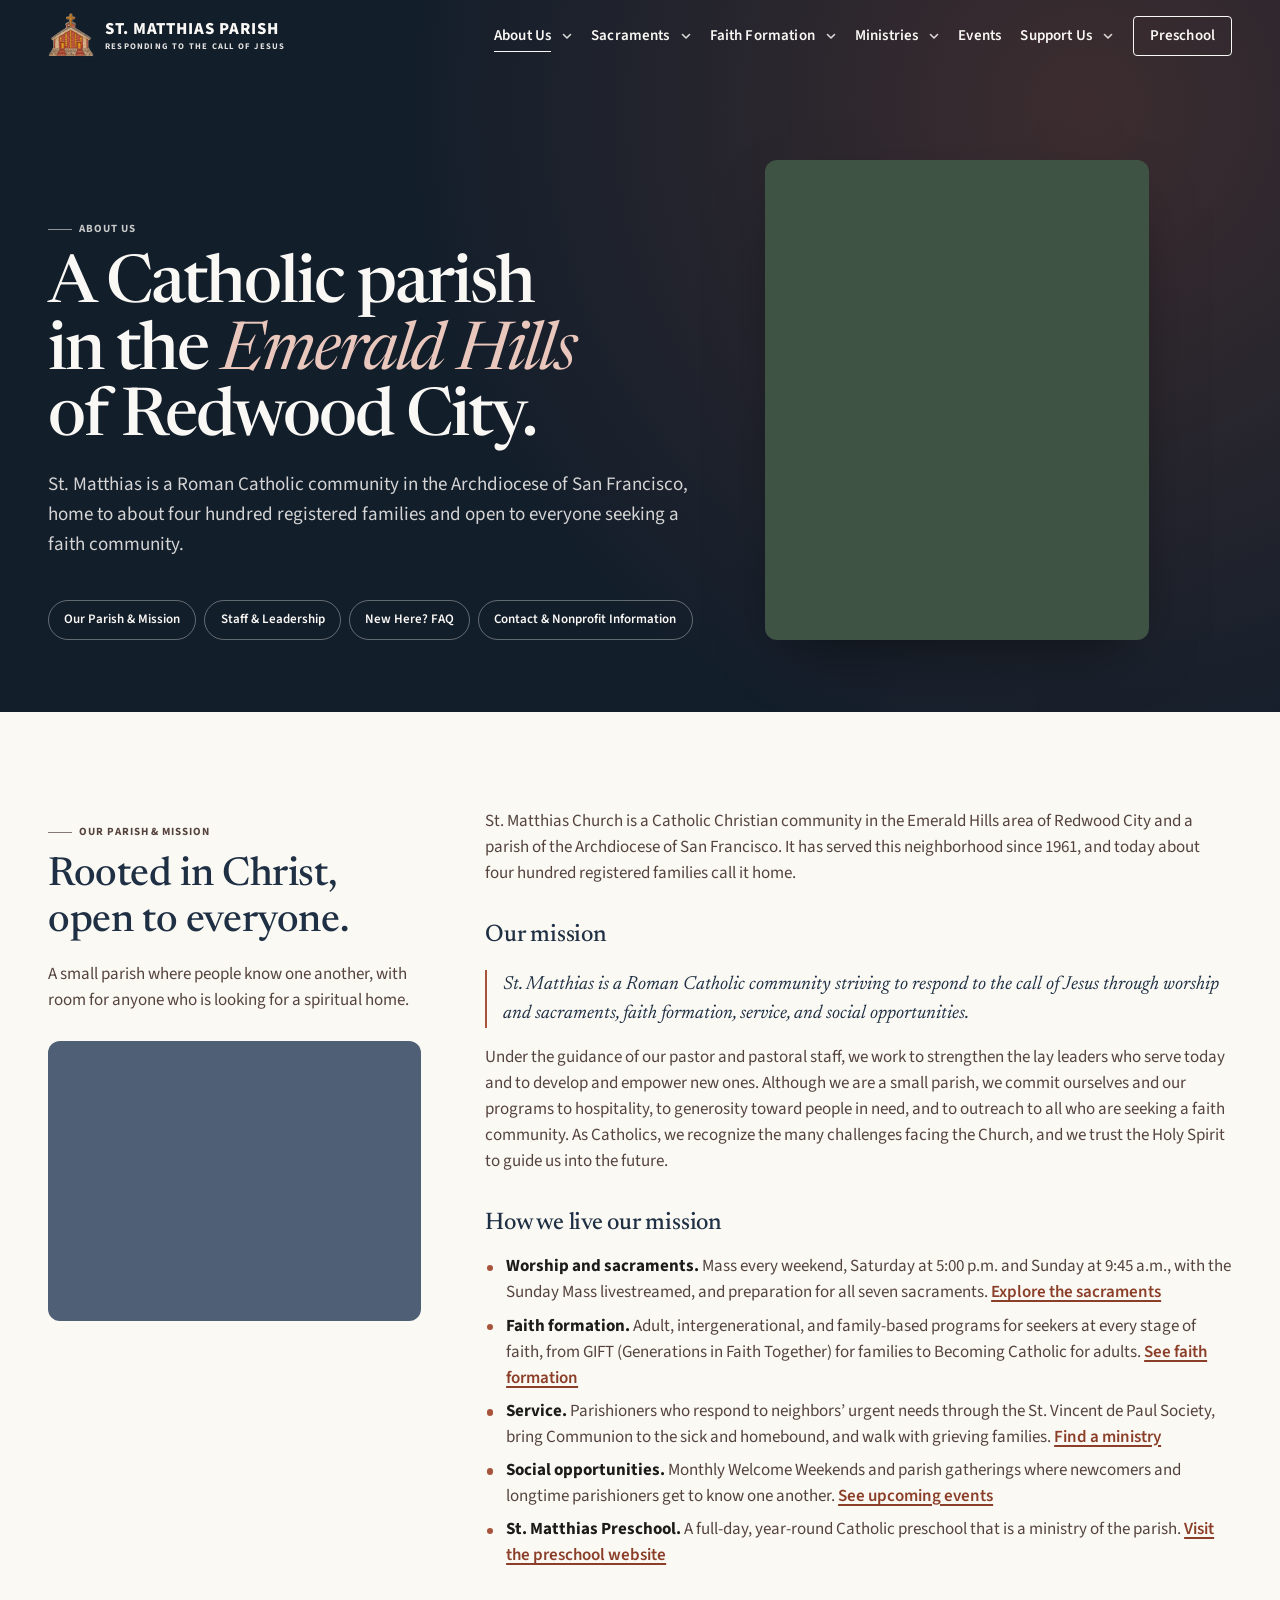
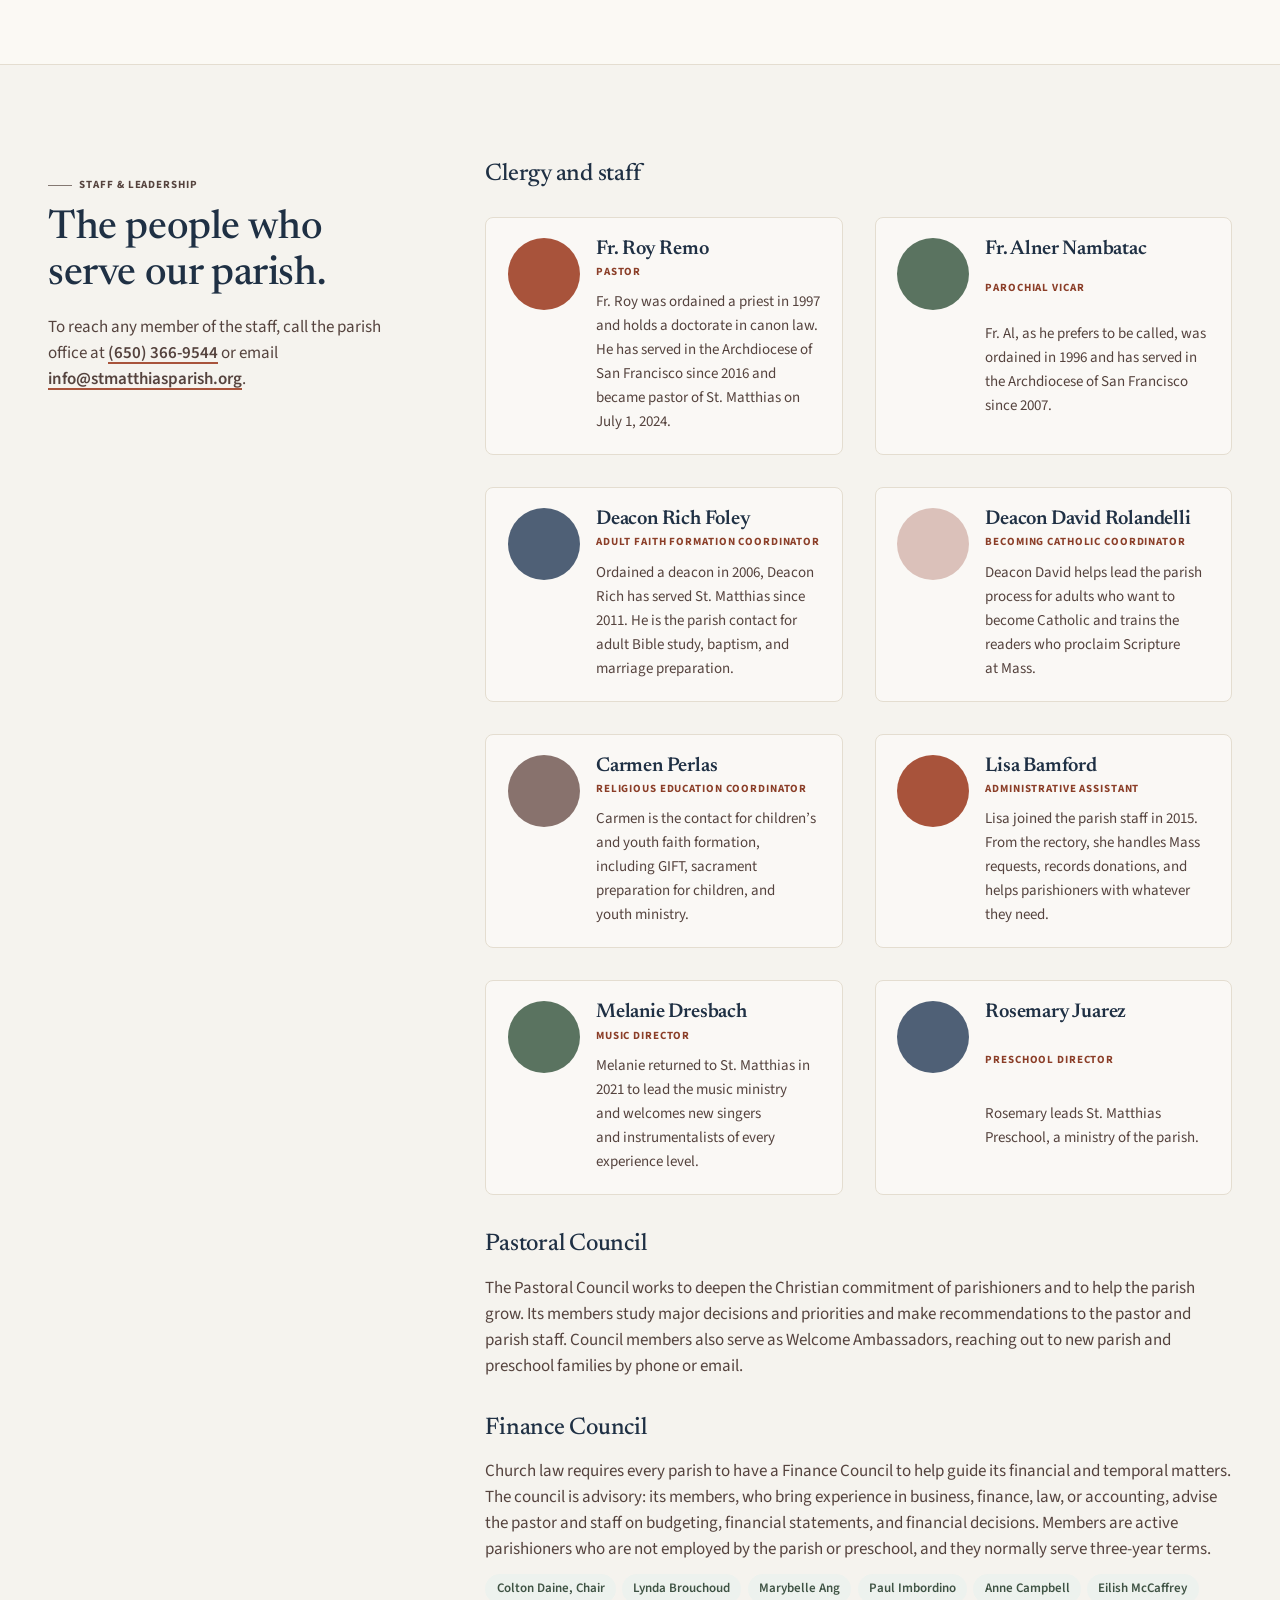
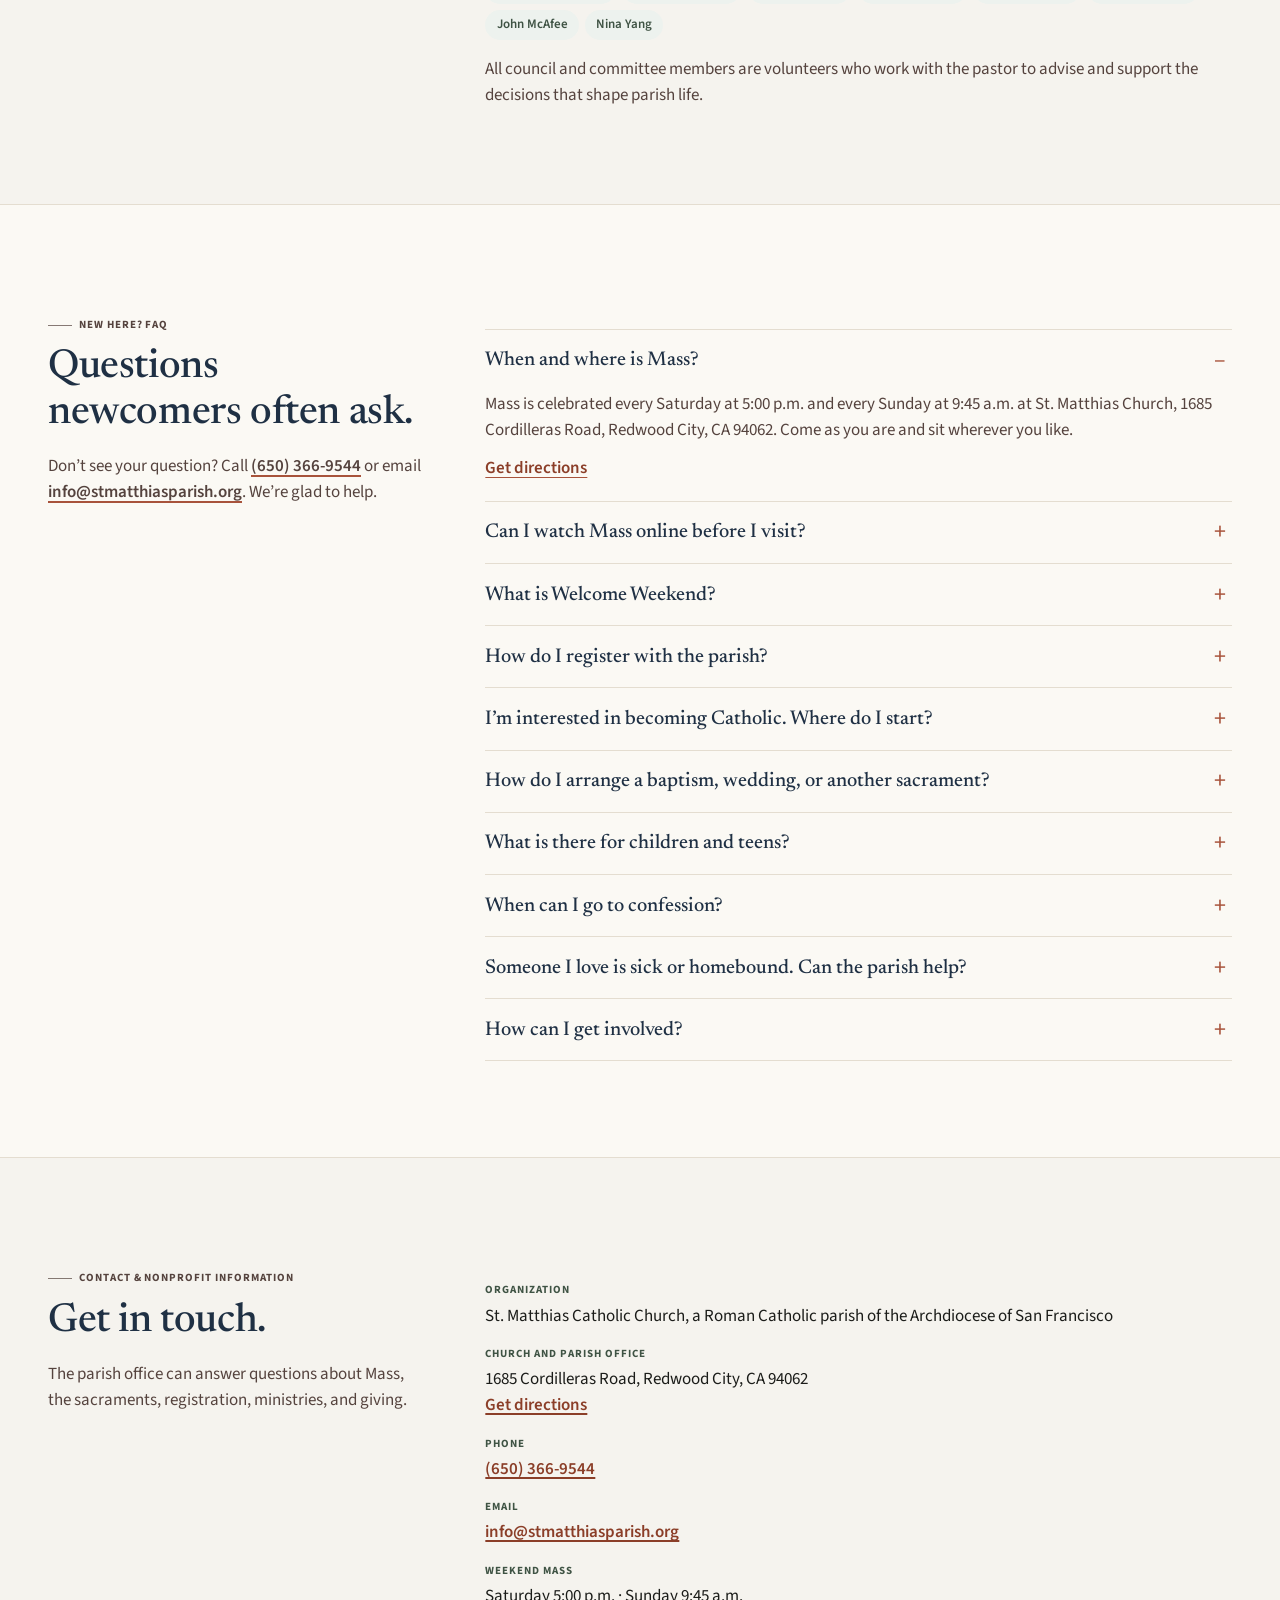
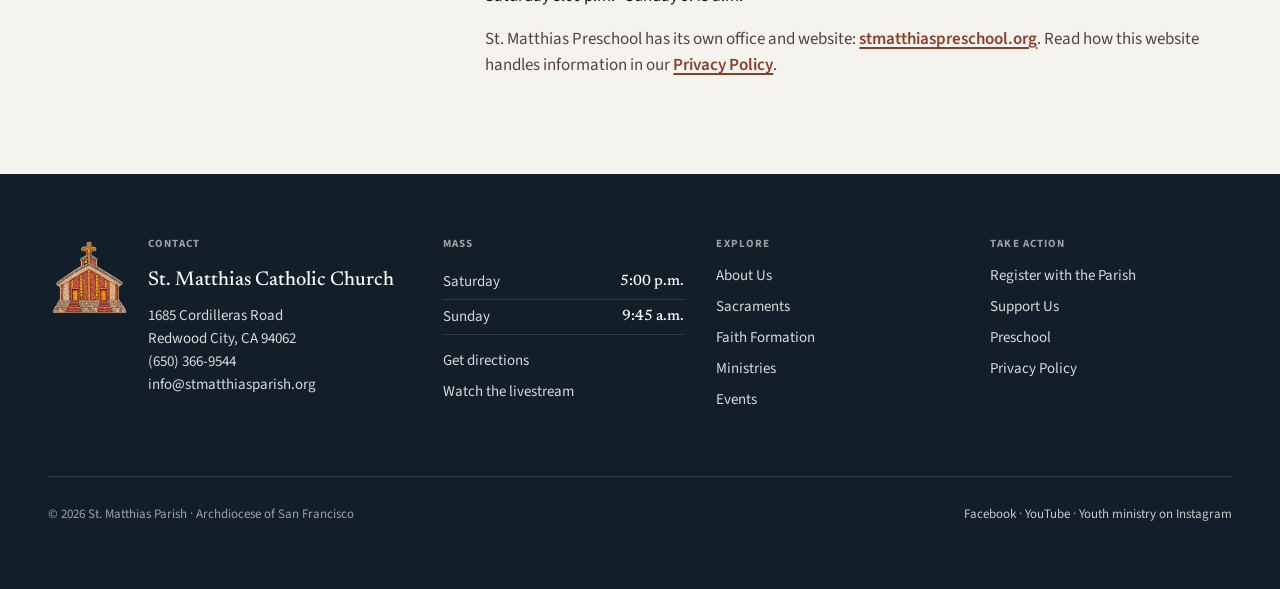
==== commit 961a5955: "Add inner-page image placeholders, new logo, and hero card fixes - Add colored placeholder slots to " ====
--- a/about-us/index.html
+++ b/about-us/index.html
@@ -71,16 +71,19 @@
 
   <main id="main">
     <section class="page-hero" aria-labelledby="page-title">
-      <div class="container">
-        <p class="overline">About Us</p>
-        <h1 id="page-title">A Catholic parish in the <em>Emerald Hills</em> of Redwood City.</h1>
-        <p class="lede">St. Matthias is a Roman Catholic community in the Archdiocese of San Francisco, home to about four hundred registered families and open to everyone seeking a faith community.</p>
-        <nav class="jump-links" aria-label="On this page">
-          <a href="#mission">Our Parish &amp; Mission</a>
-          <a href="#staff-leadership">Staff &amp; Leadership</a>
-          <a href="#faq">New Here? FAQ</a>
-          <a href="#contact">Contact &amp; Nonprofit Information</a>
-        </nav>
+      <div class="container page-hero-grid">
+        <div class="page-hero-copy">
+          <p class="overline">About Us</p>
+          <h1 id="page-title">A Catholic parish in the <em>Emerald Hills</em> of Redwood City.</h1>
+          <p class="lede">St. Matthias is a Roman Catholic community in the Archdiocese of San Francisco, home to about four hundred registered families and open to everyone seeking a faith community.</p>
+          <nav class="jump-links" aria-label="On this page">
+            <a href="#mission">Our Parish &amp; Mission</a>
+            <a href="#staff-leadership">Staff &amp; Leadership</a>
+            <a href="#faq">New Here? FAQ</a>
+            <a href="#contact">Contact &amp; Nonprofit Information</a>
+          </nav>
+        </div>
+        <div class="page-hero-media media-ph ph-moss" data-image-slot="about-hero" aria-hidden="true"></div>
       </div>
     </section>
 
@@ -90,6 +93,7 @@
           <p class="overline">Our Parish &amp; Mission</p>
           <h2 id="mission-title">Rooted in Christ, open to everyone.</h2>
           <p>A small parish where people know one another, with room for anyone who is looking for a spiritual home.</p>
+          <div class="section-media media-ph ph-3" data-image-slot="about-church-exterior" aria-hidden="true"></div>
         </div>
         <div class="prose">
           <p>St. Matthias Church is a Catholic Christian community in the Emerald Hills area of Redwood City and a parish of the Archdiocese of San Francisco. It has served this neighborhood since 1961, and today about four hundred registered families call it home.</p>
@@ -119,41 +123,49 @@
           <h3>Clergy and staff</h3>
           <div class="people">
             <article class="person">
+              <div class="person-photo media-ph ph-1" data-image-slot="staff-fr-roy-remo" aria-hidden="true"></div>
               <h4 class="person-name">Fr. Roy Remo</h4>
               <p class="role">Pastor</p>
               <p>Fr. Roy was ordained a priest in 1997 and holds a doctorate in canon law. He has served in the Archdiocese of San Francisco since 2016 and became pastor of St. Matthias on July 1, 2024.</p>
             </article>
             <article class="person">
+              <div class="person-photo media-ph ph-2" data-image-slot="staff-fr-alner-nambatac" aria-hidden="true"></div>
               <h4 class="person-name">Fr. Alner Nambatac</h4>
               <p class="role">Parochial Vicar</p>
               <p>Fr. Al, as he prefers to be called, was ordained in 1996 and has served in the Archdiocese of San Francisco since 2007.</p>
             </article>
             <article class="person">
+              <div class="person-photo media-ph ph-3" data-image-slot="staff-deacon-rich-foley" aria-hidden="true"></div>
               <h4 class="person-name">Deacon Rich Foley</h4>
               <p class="role">Adult Faith Formation Coordinator</p>
               <p>Ordained a deacon in 2006, Deacon Rich has served St. Matthias since 2011. He is the parish contact for adult Bible study, baptism, and marriage preparation.</p>
             </article>
             <article class="person">
+              <div class="person-photo media-ph ph-4" data-image-slot="staff-deacon-david-rolandelli" aria-hidden="true"></div>
               <h4 class="person-name">Deacon David Rolandelli</h4>
               <p class="role">Becoming Catholic Coordinator</p>
               <p>Deacon David helps lead the parish process for adults who want to become Catholic and trains the readers who proclaim Scripture at Mass.</p>
             </article>
             <article class="person">
+              <div class="person-photo media-ph ph-5" data-image-slot="staff-carmen-perlas" aria-hidden="true"></div>
               <h4 class="person-name">Carmen Perlas</h4>
               <p class="role">Religious Education Coordinator</p>
               <p>Carmen is the contact for children’s and youth faith formation, including GIFT, sacrament preparation for children, and youth ministry.</p>
             </article>
             <article class="person">
+              <div class="person-photo media-ph ph-1" data-image-slot="staff-lisa-bamford" aria-hidden="true"></div>
               <h4 class="person-name">Lisa Bamford</h4>
               <p class="role">Administrative Assistant</p>
               <p>Lisa joined the parish staff in 2015. From the rectory, she handles Mass requests, records donations, and helps parishioners with whatever they need.</p>
             </article>
             <article class="person">
+              <div class="person-photo media-ph ph-2" data-image-slot="staff-melanie-dresbach" aria-hidden="true"></div>
               <h4 class="person-name">Melanie Dresbach</h4>
               <p class="role">Music Director</p>
               <p>Melanie returned to St. Matthias in 2021 to lead the music ministry and welcomes new singers and instrumentalists of every experience level.</p>
             </article>
             <article class="person">
+              <div class="person-photo media-ph ph-3" data-image-slot="staff-rosemary-juarez" aria-hidden="true"></div>
               <h4 class="person-name">Rosemary Juarez</h4>
               <p class="role">Preschool Director</p>
               <p>Rosemary leads St. Matthias Preschool, a ministry of the parish.</p>
--- a/css/site.css
+++ b/css/site.css
@@ -980,6 +980,24 @@
 }
 .event-poster .card-media { position: absolute; inset: 0; }
 .event-poster > .poster-body { position: absolute; inset: auto 0 0; z-index: 1; padding: 1rem 1.05rem 1.15rem; }
+/* Giving cards: the photo is a framed rectangle at the top; the copy sits below it on navy. */
+.event-stack[data-support-carousel] .event-poster { display: flex; flex-direction: column; }
+.event-stack[data-support-carousel] .event-poster::after { content: none; }
+.event-stack[data-support-carousel] .event-poster .card-media {
+  position: relative; inset: auto; flex: 1 1 auto; min-height: 5.5rem;
+  margin: .65rem .65rem 0; border-radius: var(--r-lg);
+}
+.event-stack[data-support-carousel] .event-poster > .poster-body { position: relative; inset: auto; flex: none; }
+@media (min-width: 768px) and (max-height: 820px) {
+  .event-stack[data-support-carousel] .event-poster .card-media { min-height: 2.5rem; margin: .5rem .5rem 0; }
+  .event-stack[data-support-carousel] .event-poster > .poster-body { padding: .7rem .9rem .85rem; }
+  .event-stack[data-support-carousel] .event-poster h3 { font-size: clamp(1.1rem, 1.5vw, 1.35rem); }
+  .event-stack[data-support-carousel] .event-poster p { -webkit-line-clamp: 2; }
+  .event-stack[data-support-carousel] .poster-action { min-height: 2.25rem; margin-top: .55rem; padding: .4rem .85rem; }
+}
+@media (min-width: 768px) and (max-height: 640px) {
+  .event-stack[data-support-carousel] .event-poster p { display: none; }
+}
 .poster-label { display: block; color: #EAC7BC; font-size: var(--label-sm); font-weight: 700; letter-spacing: .08em; text-transform: uppercase; }
 .event-poster h3 { margin-top: .25rem; font-size: clamp(1.25rem, 1.8vw, var(--headline-md)); line-height: 1.12; }
 .event-poster p { margin-top: .35rem; color: rgba(250, 248, 245, .8); font-size: clamp(.78rem, .9vw, var(--body-sm)); line-height: 1.42; display: -webkit-box; overflow: hidden; -webkit-line-clamp: 3; -webkit-box-orient: vertical; }
@@ -1206,29 +1224,43 @@
 .support-card h2 { font-size: var(--headline-sm); line-height: 1.2; color: var(--stone-parchment); }
 .support-card p { margin-top: .4rem; font-size: var(--body-sm); line-height: 1.5; color: rgba(250, 248, 245, .82); }
 .support-card .btn { margin-top: .9rem; }
-@media (min-width: 1024px) {
+/* Clear the next arrow on tablets; the rule below widens this when the Support card is in the hero. */
+@media (min-width: 768px) and (max-width: 1023px) {
+  .scroll-hero .hero-scene-copy { padding-right: 3rem; }
+}
+/* Tablet and up: the Support card stays inside the hero, bottom right, clear of the next arrow.
+   The event copy narrows to the card's left; the card only drops below the hero on phones
+   (and on phones turned sideways, where the hero is too short to hold it). */
+@media (min-width: 768px) and (min-height: 501px) {
+  .scroll-hero {
+    --support-w: clamp(13rem, 21vw, 19rem);
+    --support-right: max(var(--margin), calc((100% - var(--container)) / 2), calc(clamp(.8rem, 2vw, 2rem) + 4.5rem));
+  }
   .hero-support {
     position: absolute; padding: 0; background: none;
-    right: max(var(--margin), calc((100% - var(--container)) / 2), calc(clamp(.8rem, 2vw, 2rem) + 4.5rem));
+    right: var(--support-right);
     bottom: clamp(4.75rem, 9vh, 6rem);
-    width: clamp(15.5rem, 21vw, 19rem);
+    width: var(--support-w);
   }
   .support-card { grid-template-columns: 1fr; width: 100%; background: rgba(19, 30, 43, .46); }
   .support-card-media { aspect-ratio: 16 / 9; min-height: 0; }
   .support-card-body { padding: 1.1rem 1.25rem 1.3rem; }
   .support-card .btn { width: 100%; }
-  /* Keep each event's copy clear of the card. */
-  .scroll-hero .hero-scene-copy > * { max-width: min(52rem, calc(100% - 25rem)); }
-}
-@media (min-width: 1024px) and (max-height: 680px) {
+  /* Reserve the card's width plus a 2rem gap on the right of every slide's copy. */
+  .scroll-hero .hero-scene-copy {
+    padding-right: calc(var(--support-right) + var(--support-w) + 2rem - max(var(--margin), calc((100% - var(--container)) / 2)));
+  }
+}
+@media (min-width: 768px) and (min-height: 501px) and (max-width: 1023px) {
+  .support-card-body { padding: .95rem 1rem 1.05rem; }
+  .support-card p { font-size: var(--body-sm); }
+}
+@media (min-width: 768px) and (min-height: 501px) and (max-height: 680px) {
   .support-card-media { display: none; }
 }
 /* Keep event copy clear of the side arrows until the container margin is wide enough. */
 @media (min-width: 768px) and (max-width: 1379px) {
   .scroll-hero .hero-scene-copy { padding-left: 3rem; }
-}
-@media (min-width: 768px) and (max-width: 1023px) {
-  .scroll-hero .hero-scene-copy { padding-right: 3rem; }
 }
 @media (max-width: 1279px) {
   .scroll-hero .hero-event-meta { row-gap: .15rem; }
@@ -1278,6 +1310,13 @@
 .page-hero h1 em { font-style: italic; font-weight: 400; color: #EAC7BC; }
 .page-hero .lede { max-width: 44rem; color: rgba(250, 248, 245, .84); }
 .page-hero .btn-row { margin-top: var(--s-lg); }
+/* Inner-page hero photo: same split as the Support Us hero (16:9 on phones, 4:5 beside the copy on desktop). */
+.page-hero-grid { display: grid; gap: var(--s-xl) calc(var(--gutter) * 2); align-items: end; }
+.page-hero-media { aspect-ratio: 16 / 9; border-radius: var(--r-xl); box-shadow: 0 24px 60px -24px rgba(0, 0, 0, .55); }
+@media (min-width: 1024px) {
+  .page-hero-grid { grid-template-columns: 7fr 5fr; }
+  .page-hero-media { aspect-ratio: 4 / 5; max-height: 30rem; }
+}
 .jump-links { display: flex; flex-wrap: wrap; gap: .5rem; margin-top: var(--s-xl); }
 .jump-links a {
   display: inline-flex; align-items: center; min-height: 2.5rem; padding: .45rem .95rem;
@@ -1293,6 +1332,9 @@
 .page-grid > .section-intro .overline { margin-bottom: .75rem; }
 .page-grid > .section-intro h2 { font-size: var(--headline-xl); line-height: 1.15; color: var(--navy); }
 .page-grid > .section-intro p { margin-top: var(--s-md); color: var(--on-surface-variant); }
+/* One photo per inner-page section, under the section heading. */
+.section-intro .section-media { aspect-ratio: 16 / 9; margin-top: var(--s-lg); border-radius: var(--r-xl); }
+@media (min-width: 1024px) { .section-intro .section-media { aspect-ratio: 4 / 3; } }
 @media (min-width: 1024px) {
   .page-grid { grid-template-columns: 4fr 8fr; gap: var(--s-xl) calc(var(--gutter) * 2); align-items: start; }
   .page-grid > .section-intro { position: sticky; top: calc(var(--header-h) + 2rem); }
@@ -1344,6 +1386,10 @@
 .people { display: grid; gap: var(--gutter); margin-top: var(--s-lg); }
 @media (min-width: 640px) { .people { grid-template-columns: repeat(2, 1fr); } }
 .person { padding: 1.25rem 1.35rem; background: var(--card-bg); border: 1px solid var(--card-border); border-radius: var(--card-radius); }
+/* Staff portrait beside each name. */
+.person:has(.person-photo) { display: grid; grid-template-columns: 4.5rem 1fr; column-gap: 1rem; align-items: start; }
+.person:has(.person-photo) > :not(.person-photo) { grid-column: 2; }
+.person-photo { grid-column: 1; grid-row: 1 / span 3; width: 4.5rem; aspect-ratio: 1; border-radius: 50%; }
 .person .person-name { margin: 0; font-family: var(--font-display); font-size: var(--headline-sm); font-weight: 600; letter-spacing: -.01em; text-transform: none; color: var(--navy); }
 .person .role { margin-top: .2rem; font-size: var(--label-sm); font-weight: 700; letter-spacing: .08em; text-transform: uppercase; color: var(--terracotta-deep); }
 .person p:not(.role) { margin-top: .6rem; font-size: var(--body-md); line-height: 1.6; color: var(--on-surface-variant); }
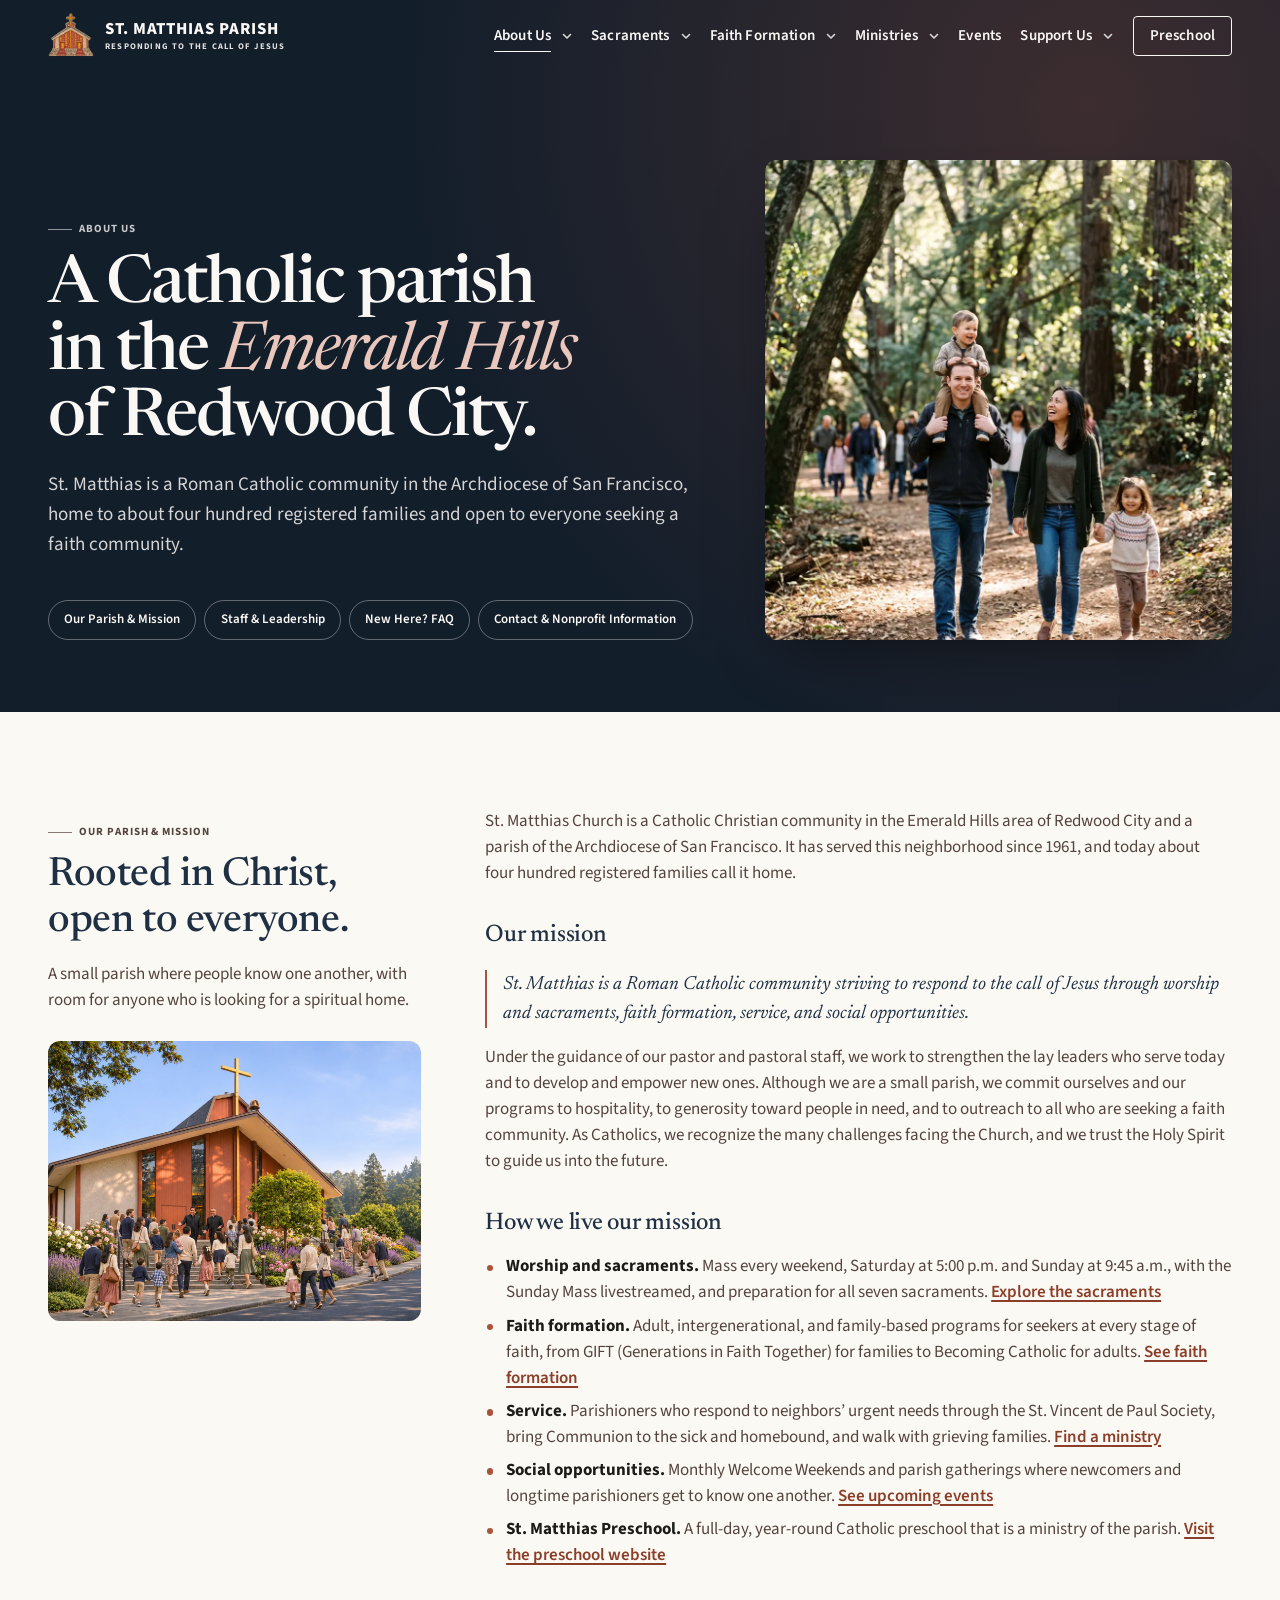
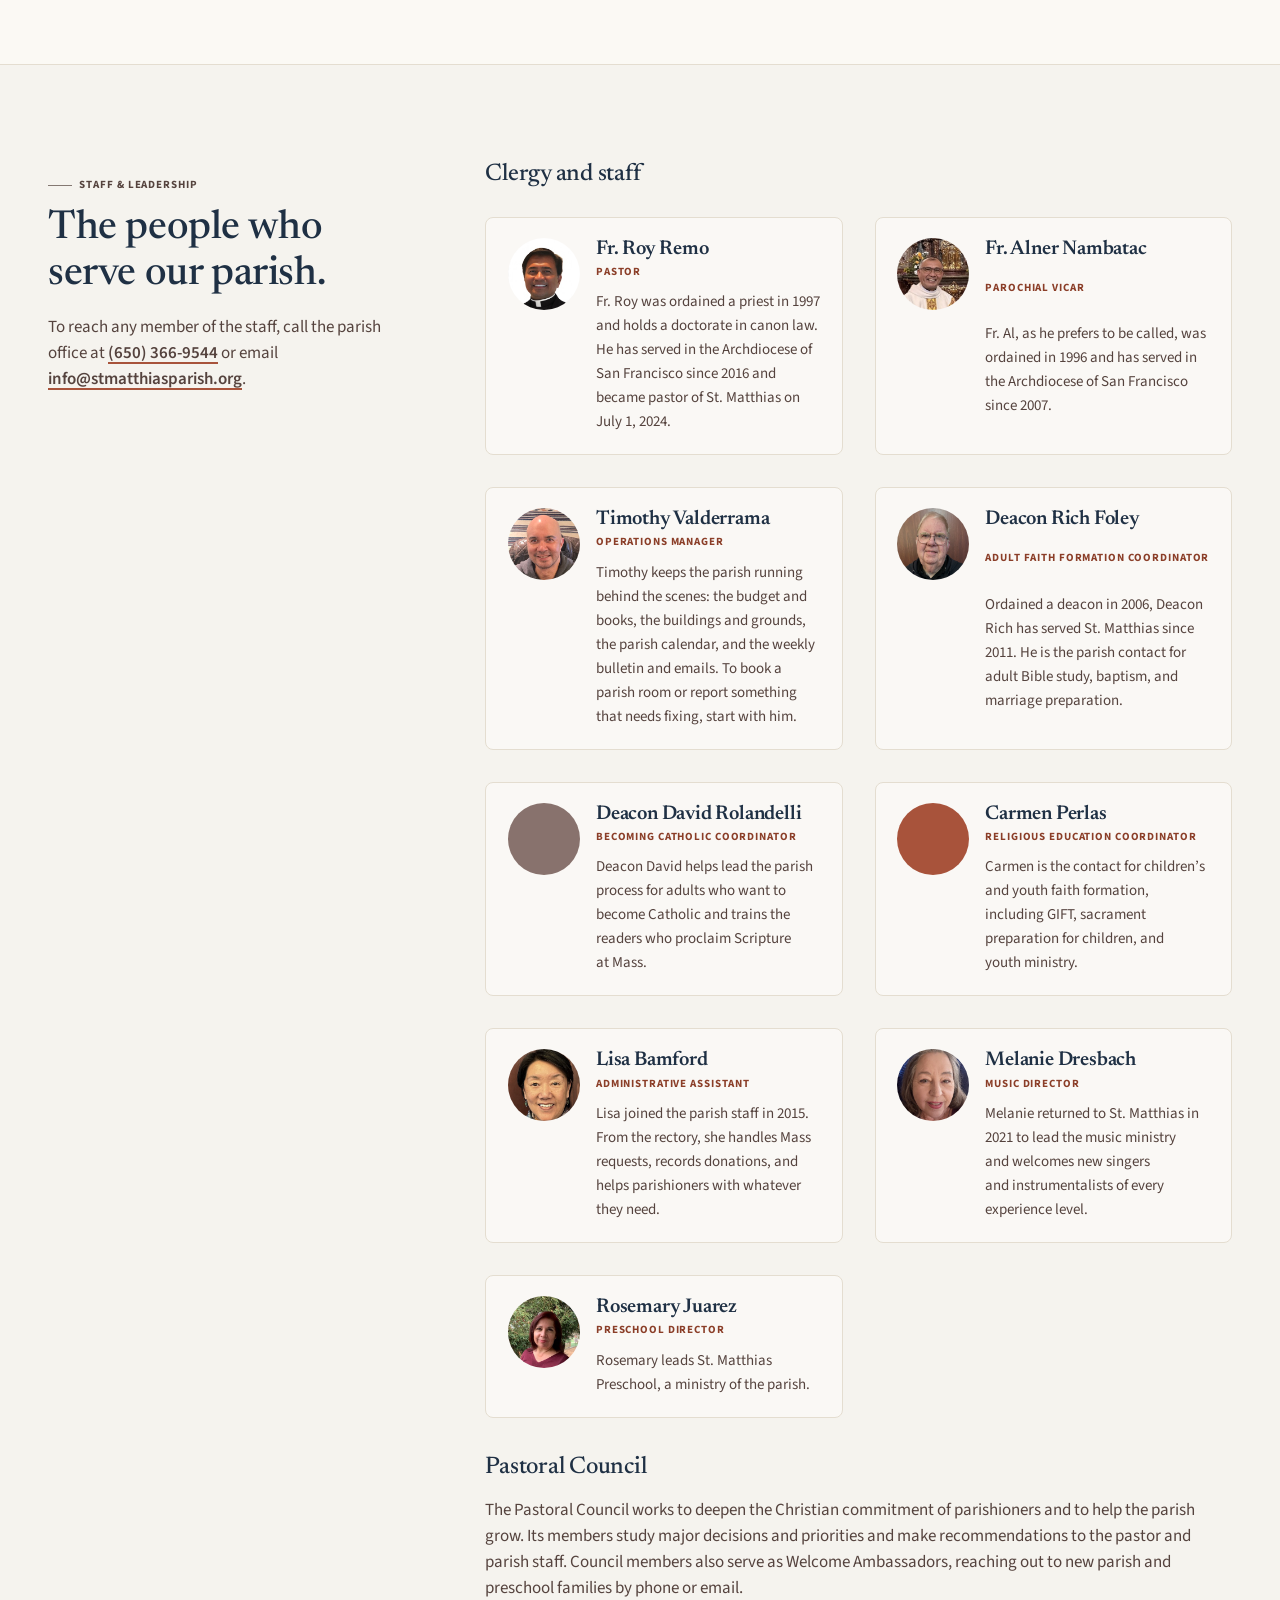
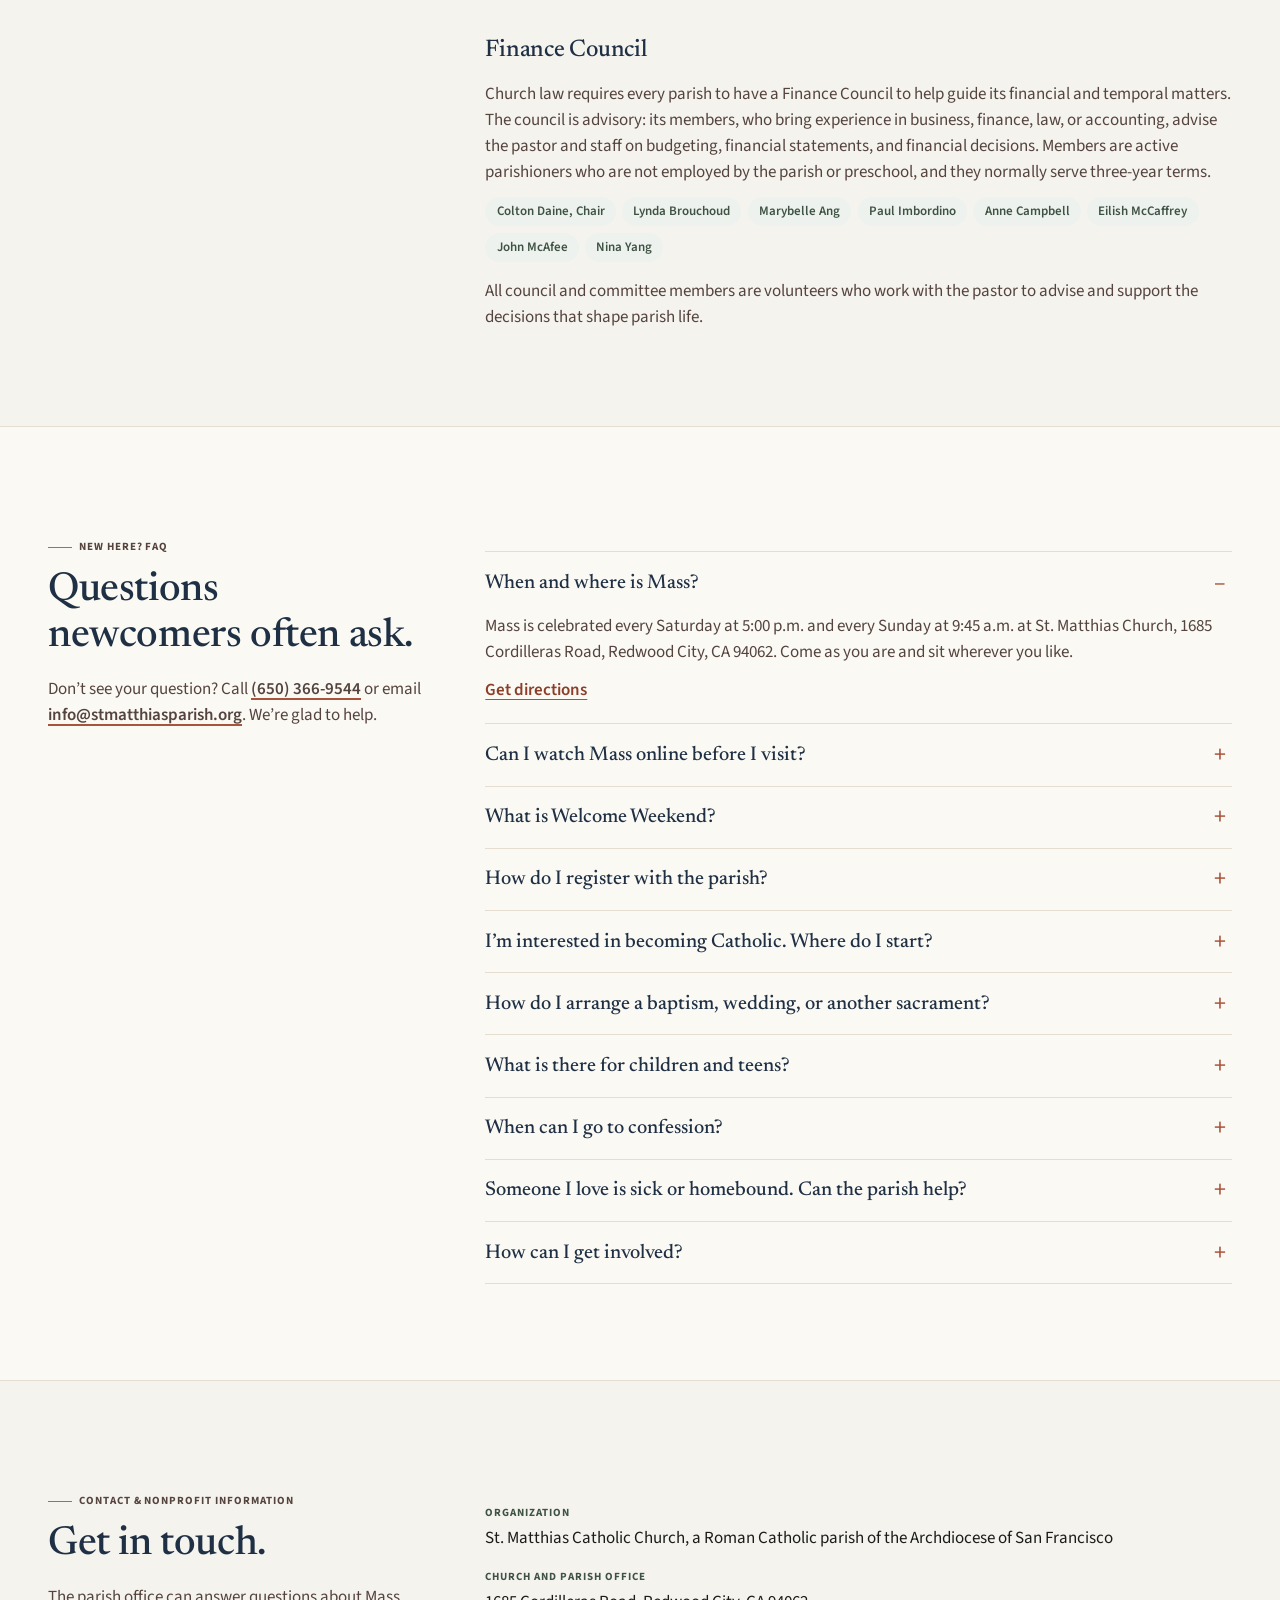
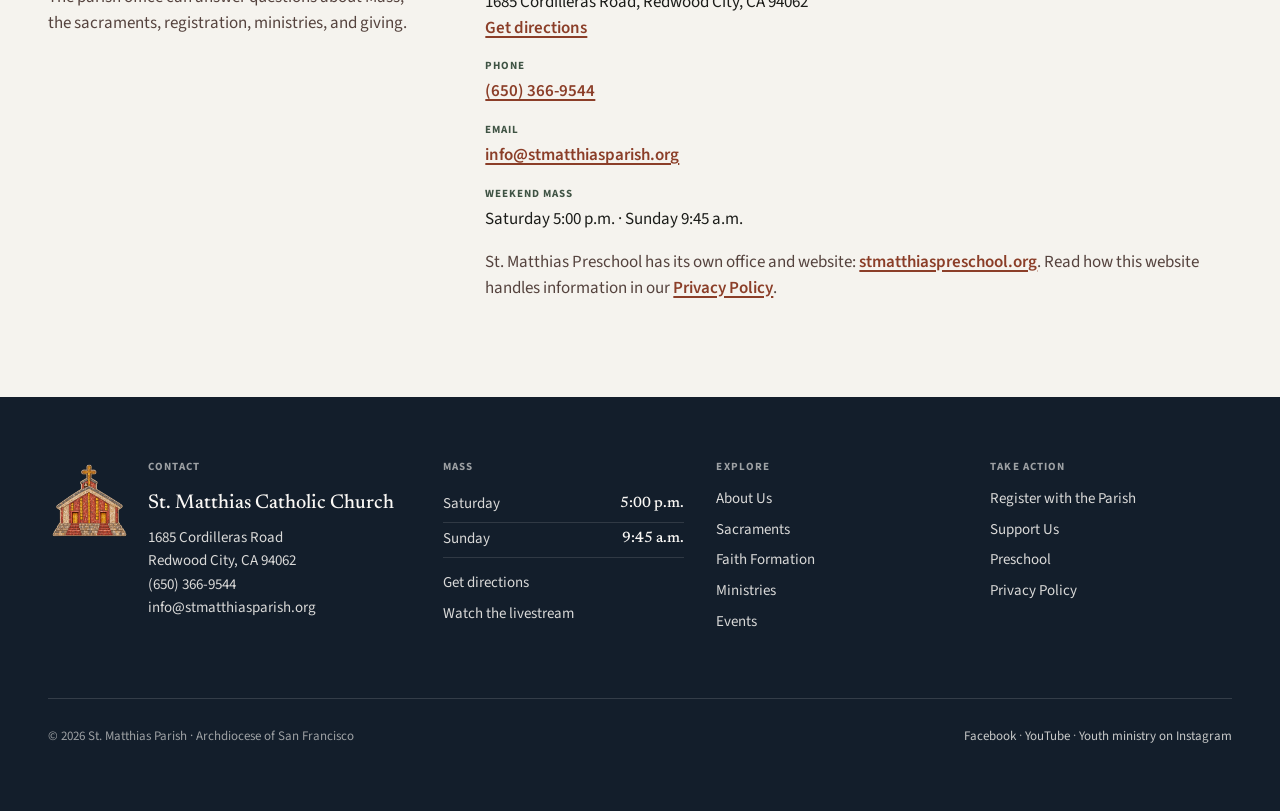
==== commit 84bd09a7: "Add photos across the site, staff headshots, and Operations Manager tile - Homepage and inner pages " ====
--- a/about-us/index.html
+++ b/about-us/index.html
@@ -83,7 +83,7 @@
             <a href="#contact">Contact &amp; Nonprofit Information</a>
           </nav>
         </div>
-        <div class="page-hero-media media-ph ph-moss" data-image-slot="about-hero" aria-hidden="true"></div>
+        <img class="page-hero-media media-ph ph-moss" data-image-slot="about-hero" src="/images/GeminiGeneratedImages/web/about-hero-960.webp" width="960" height="1200" alt="" decoding="async" fetchpriority="high">
       </div>
     </section>
 
@@ -93,7 +93,7 @@
           <p class="overline">Our Parish &amp; Mission</p>
           <h2 id="mission-title">Rooted in Christ, open to everyone.</h2>
           <p>A small parish where people know one another, with room for anyone who is looking for a spiritual home.</p>
-          <div class="section-media media-ph ph-3" data-image-slot="about-church-exterior" aria-hidden="true"></div>
+          <img class="section-media media-ph ph-3" data-image-slot="about-church-exterior" src="/images/generated/about-church-exterior-welcome-final.webp" width="1448" height="1086" alt="" decoding="async" loading="lazy">
         </div>
         <div class="prose">
           <p>St. Matthias Church is a Catholic Christian community in the Emerald Hills area of Redwood City and a parish of the Archdiocese of San Francisco. It has served this neighborhood since 1961, and today about four hundred registered families call it home.</p>
@@ -123,49 +123,55 @@
           <h3>Clergy and staff</h3>
           <div class="people">
             <article class="person">
-              <div class="person-photo media-ph ph-1" data-image-slot="staff-fr-roy-remo" aria-hidden="true"></div>
+              <img class="person-photo media-ph ph-1" data-image-slot="staff-fr-roy-remo" src="/images/staff/staff-fr-roy-remo.jpg" width="256" height="256" alt="" loading="lazy" decoding="async">
               <h4 class="person-name">Fr. Roy Remo</h4>
               <p class="role">Pastor</p>
               <p>Fr. Roy was ordained a priest in 1997 and holds a doctorate in canon law. He has served in the Archdiocese of San Francisco since 2016 and became pastor of St. Matthias on July 1, 2024.</p>
             </article>
             <article class="person">
-              <div class="person-photo media-ph ph-2" data-image-slot="staff-fr-alner-nambatac" aria-hidden="true"></div>
+              <img class="person-photo media-ph ph-2" data-image-slot="staff-fr-alner-nambatac" src="/images/staff/staff-fr-alner-nambatac.jpg" width="256" height="256" alt="" loading="lazy" decoding="async">
               <h4 class="person-name">Fr. Alner Nambatac</h4>
               <p class="role">Parochial Vicar</p>
               <p>Fr. Al, as he prefers to be called, was ordained in 1996 and has served in the Archdiocese of San Francisco since 2007.</p>
             </article>
             <article class="person">
-              <div class="person-photo media-ph ph-3" data-image-slot="staff-deacon-rich-foley" aria-hidden="true"></div>
+              <img class="person-photo media-ph ph-3" data-image-slot="staff-timothy-valderrama" src="/images/staff/staff-timothy-valderrama.jpg" width="256" height="256" alt="" loading="lazy" decoding="async">
+              <h4 class="person-name">Timothy Valderrama</h4>
+              <p class="role">Operations Manager</p>
+              <p>Timothy keeps the parish running behind the scenes: the budget and books, the buildings and grounds, the parish calendar, and the weekly bulletin and emails. To book a parish room or report something that needs fixing, start with him.</p>
+            </article>
+            <article class="person">
+              <img class="person-photo media-ph ph-4" data-image-slot="staff-deacon-rich-foley" src="/images/staff/staff-deacon-rich-foley.jpg" width="256" height="256" alt="" loading="lazy" decoding="async">
               <h4 class="person-name">Deacon Rich Foley</h4>
               <p class="role">Adult Faith Formation Coordinator</p>
               <p>Ordained a deacon in 2006, Deacon Rich has served St. Matthias since 2011. He is the parish contact for adult Bible study, baptism, and marriage preparation.</p>
             </article>
             <article class="person">
-              <div class="person-photo media-ph ph-4" data-image-slot="staff-deacon-david-rolandelli" aria-hidden="true"></div>
+              <div class="person-photo media-ph ph-5" data-image-slot="staff-deacon-david-rolandelli" aria-hidden="true"></div>
               <h4 class="person-name">Deacon David Rolandelli</h4>
               <p class="role">Becoming Catholic Coordinator</p>
               <p>Deacon David helps lead the parish process for adults who want to become Catholic and trains the readers who proclaim Scripture at Mass.</p>
             </article>
             <article class="person">
-              <div class="person-photo media-ph ph-5" data-image-slot="staff-carmen-perlas" aria-hidden="true"></div>
+              <div class="person-photo media-ph ph-1" data-image-slot="staff-carmen-perlas" aria-hidden="true"></div>
               <h4 class="person-name">Carmen Perlas</h4>
               <p class="role">Religious Education Coordinator</p>
               <p>Carmen is the contact for children’s and youth faith formation, including GIFT, sacrament preparation for children, and youth ministry.</p>
             </article>
             <article class="person">
-              <div class="person-photo media-ph ph-1" data-image-slot="staff-lisa-bamford" aria-hidden="true"></div>
+              <img class="person-photo media-ph ph-2" data-image-slot="staff-lisa-bamford" src="/images/staff/staff-lisa-bamford.jpg" width="256" height="256" alt="" loading="lazy" decoding="async">
               <h4 class="person-name">Lisa Bamford</h4>
               <p class="role">Administrative Assistant</p>
               <p>Lisa joined the parish staff in 2015. From the rectory, she handles Mass requests, records donations, and helps parishioners with whatever they need.</p>
             </article>
             <article class="person">
-              <div class="person-photo media-ph ph-2" data-image-slot="staff-melanie-dresbach" aria-hidden="true"></div>
+              <img class="person-photo media-ph ph-3" data-image-slot="staff-melanie-dresbach" src="/images/staff/staff-melanie-dresbach.jpg" width="256" height="256" alt="" loading="lazy" decoding="async">
               <h4 class="person-name">Melanie Dresbach</h4>
               <p class="role">Music Director</p>
               <p>Melanie returned to St. Matthias in 2021 to lead the music ministry and welcomes new singers and instrumentalists of every experience level.</p>
             </article>
             <article class="person">
-              <div class="person-photo media-ph ph-3" data-image-slot="staff-rosemary-juarez" aria-hidden="true"></div>
+              <img class="person-photo media-ph ph-4" data-image-slot="staff-rosemary-juarez" src="/images/staff/staff-rosemary-juarez.jpg" width="256" height="256" alt="" loading="lazy" decoding="async">
               <h4 class="person-name">Rosemary Juarez</h4>
               <p class="role">Preschool Director</p>
               <p>Rosemary leads St. Matthias Preschool, a ministry of the parish.</p>
--- a/css/site.css
+++ b/css/site.css
@@ -980,16 +980,20 @@
 }
 .event-poster .card-media { position: absolute; inset: 0; }
 .event-poster > .poster-body { position: absolute; inset: auto 0 0; z-index: 1; padding: 1rem 1.05rem 1.15rem; }
-/* Giving cards: the photo is a framed rectangle at the top; the copy sits below it on navy. */
+/* Giving cards: the photo fills the top of the card edge to edge, and its lower edge feathers
+   into the navy; the copy sits below it, rising slightly into the fade. */
 .event-stack[data-support-carousel] .event-poster { display: flex; flex-direction: column; }
 .event-stack[data-support-carousel] .event-poster::after { content: none; }
 .event-stack[data-support-carousel] .event-poster .card-media {
   position: relative; inset: auto; flex: 1 1 auto; min-height: 5.5rem;
-  margin: .65rem .65rem 0; border-radius: var(--r-lg);
-}
-.event-stack[data-support-carousel] .event-poster > .poster-body { position: relative; inset: auto; flex: none; }
+  margin: 0; border-radius: 0;
+  -webkit-mask-image: linear-gradient(to bottom, #000 0%, #000 52%, rgba(0, 0, 0, .55) 76%, transparent 100%);
+  mask-image: linear-gradient(to bottom, #000 0%, #000 52%, rgba(0, 0, 0, .55) 76%, transparent 100%);
+}
+.event-stack[data-support-carousel] .event-poster > .poster-body { position: relative; inset: auto; flex: none; z-index: 1; margin-top: -1.6rem; }
 @media (min-width: 768px) and (max-height: 820px) {
-  .event-stack[data-support-carousel] .event-poster .card-media { min-height: 2.5rem; margin: .5rem .5rem 0; }
+  .event-stack[data-support-carousel] .event-poster .card-media { min-height: 2.5rem; }
+  .event-stack[data-support-carousel] .event-poster > .poster-body { margin-top: -1.1rem; }
   .event-stack[data-support-carousel] .event-poster > .poster-body { padding: .7rem .9rem .85rem; }
   .event-stack[data-support-carousel] .event-poster h3 { font-size: clamp(1.1rem, 1.5vw, 1.35rem); }
   .event-stack[data-support-carousel] .event-poster p { -webkit-line-clamp: 2; }
@@ -1178,6 +1182,13 @@
    Every non-logo image slot is a solid colour from the design tokens. The data-image-slot
    attribute names the photo each one is waiting for (see docs/needs-parish-confirmation.md). */
 .media-ph { display: block; background-color: var(--ph, var(--stone-linen)); }
+/* A filled slot is an <img>: it covers the same box, and the colour shows while it loads. */
+img.media-ph { object-fit: cover; object-position: center; }
+/* Inner-page slots were block <div>s that filled their column; an <img> needs that said. */
+img.page-hero-media, img.give-hero-media, img.section-media,
+img.event-item-media, img.give-feature-media, img.give-card-media { width: 100%; height: auto; }
+/* Portrait hero photos crop to 16:9 on phones; faces sit in the upper third, so crop from there. */
+img.page-hero-media, img.give-hero-media { object-position: 50% 30%; }
 .ph-1 { --ph: var(--terracotta); }
 .ph-2 { --ph: var(--sage); }
 .ph-3 { --ph: var(--secondary); }
@@ -1390,6 +1401,7 @@
 .person:has(.person-photo) { display: grid; grid-template-columns: 4.5rem 1fr; column-gap: 1rem; align-items: start; }
 .person:has(.person-photo) > :not(.person-photo) { grid-column: 2; }
 .person-photo { grid-column: 1; grid-row: 1 / span 3; width: 4.5rem; aspect-ratio: 1; border-radius: 50%; }
+img.person-photo { height: auto; }
 .person .person-name { margin: 0; font-family: var(--font-display); font-size: var(--headline-sm); font-weight: 600; letter-spacing: -.01em; text-transform: none; color: var(--navy); }
 .person .role { margin-top: .2rem; font-size: var(--label-sm); font-weight: 700; letter-spacing: .08em; text-transform: uppercase; color: var(--terracotta-deep); }
 .person p:not(.role) { margin-top: .6rem; font-size: var(--body-md); line-height: 1.6; color: var(--on-surface-variant); }
